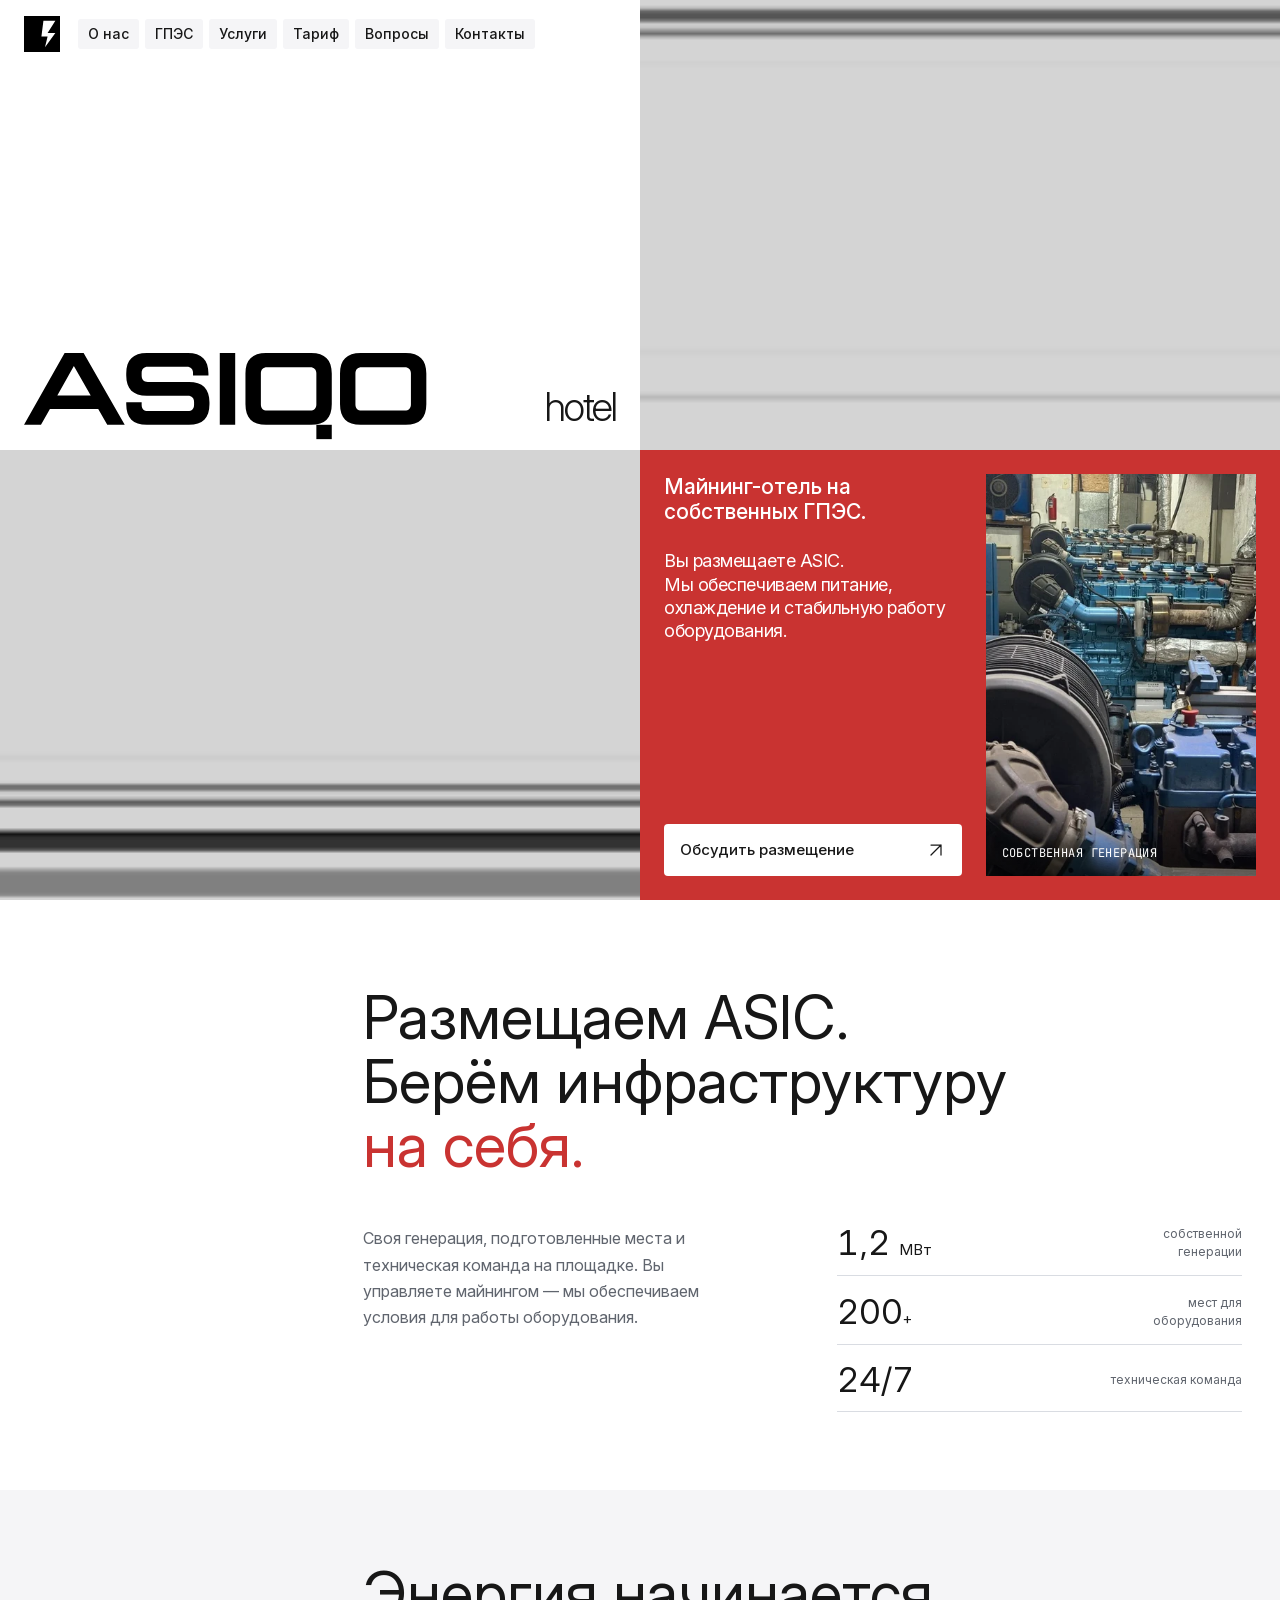
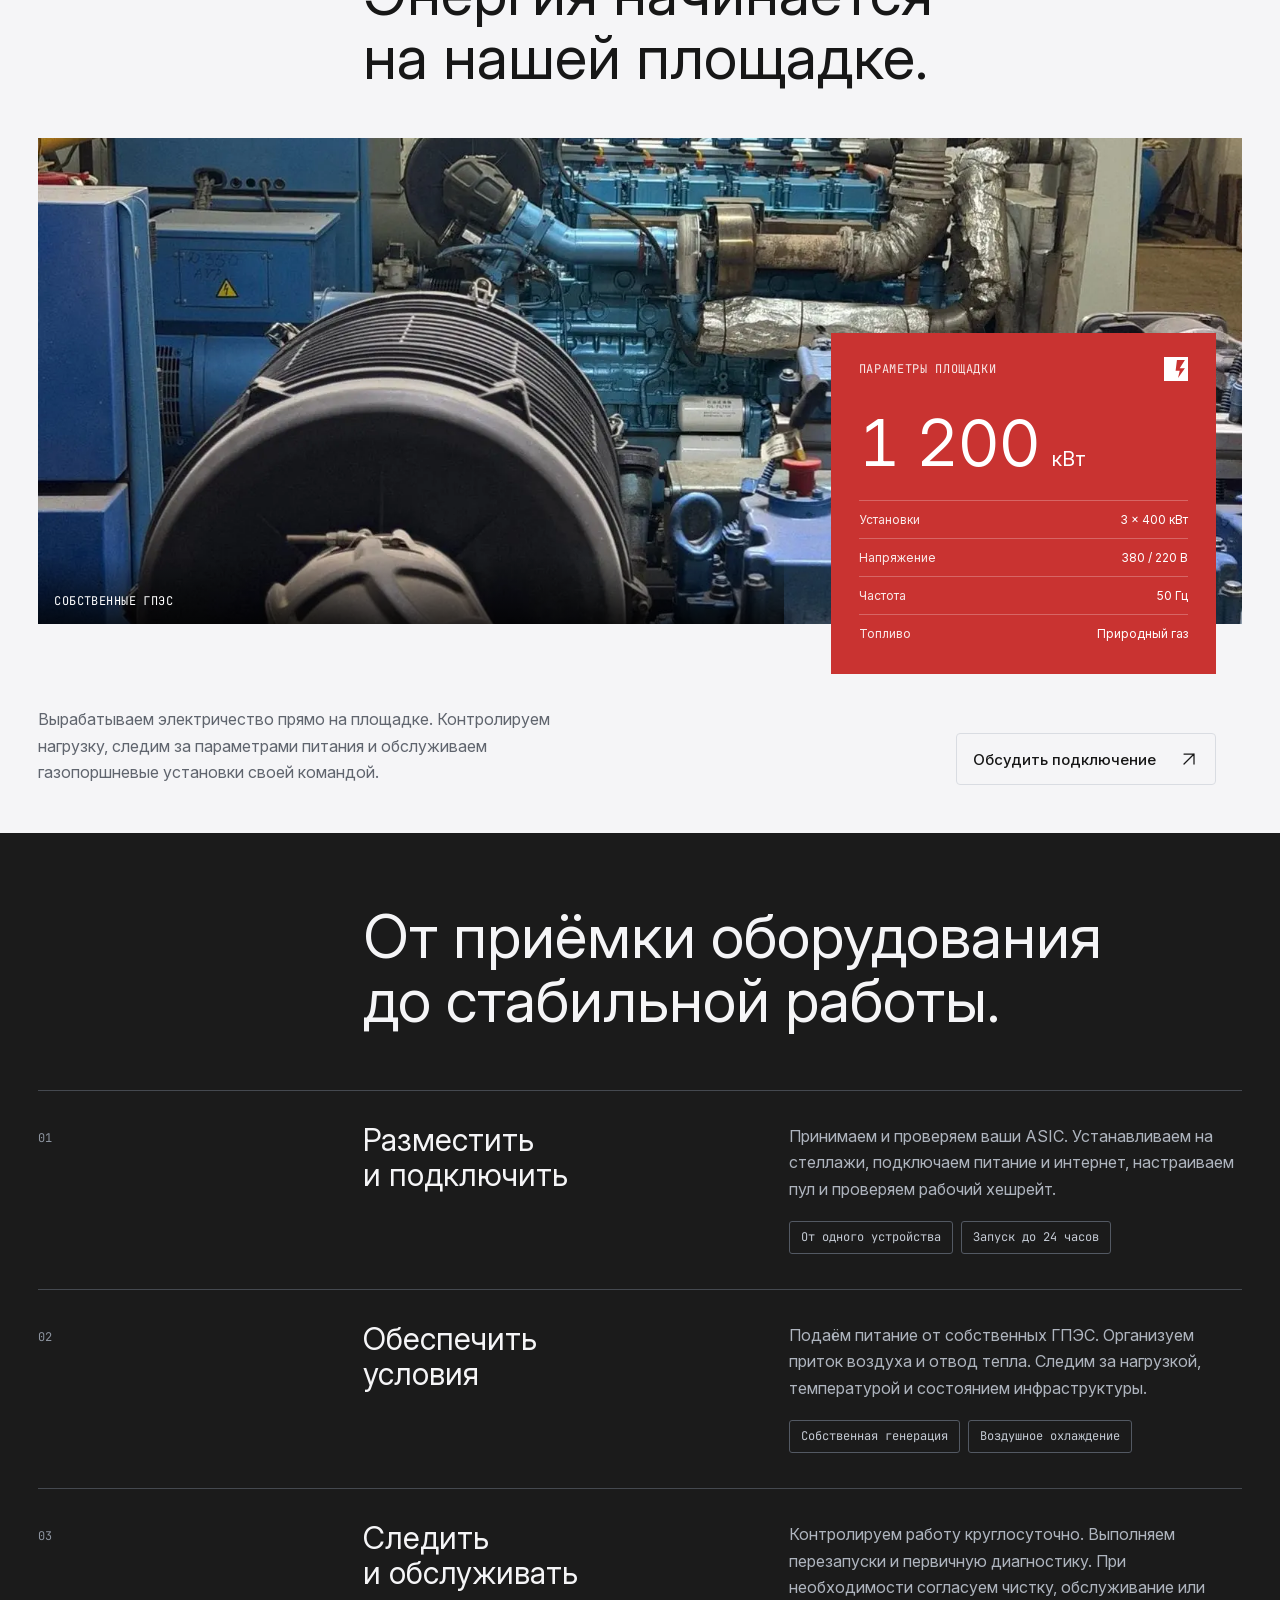
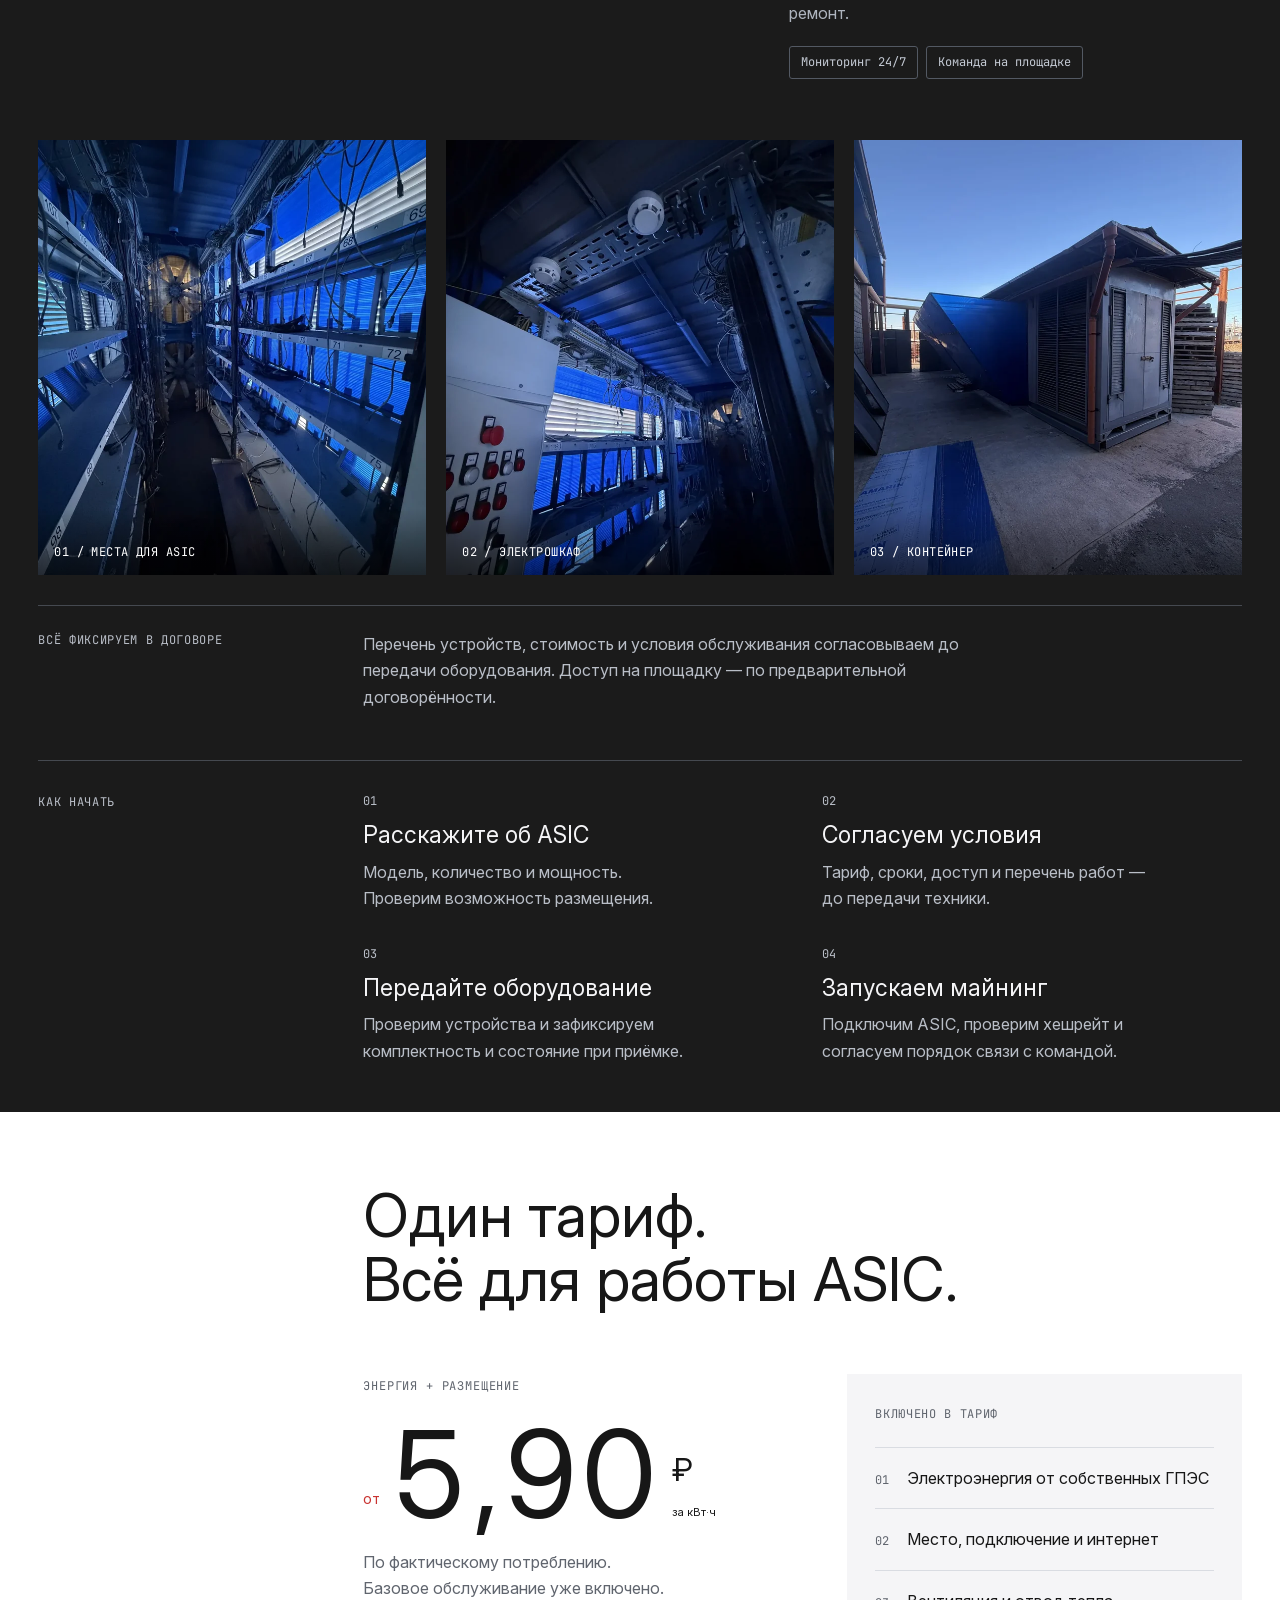
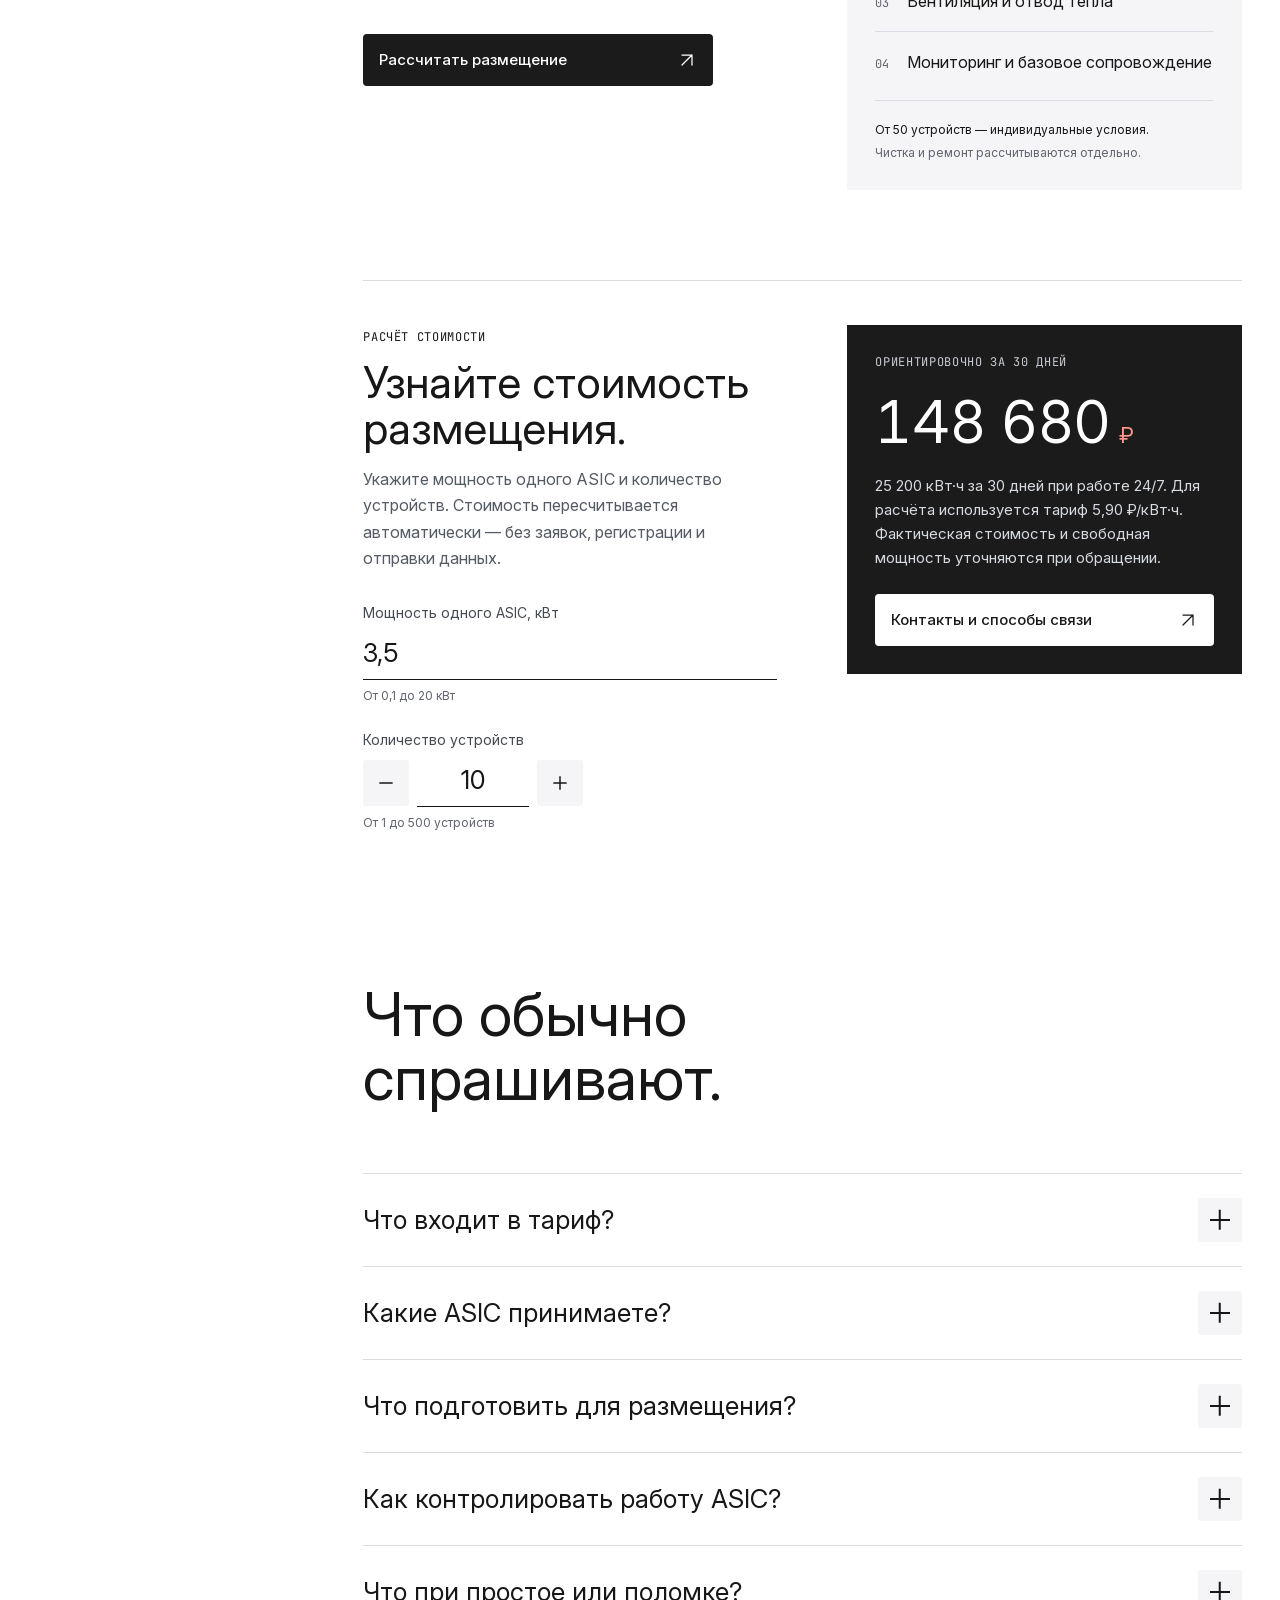
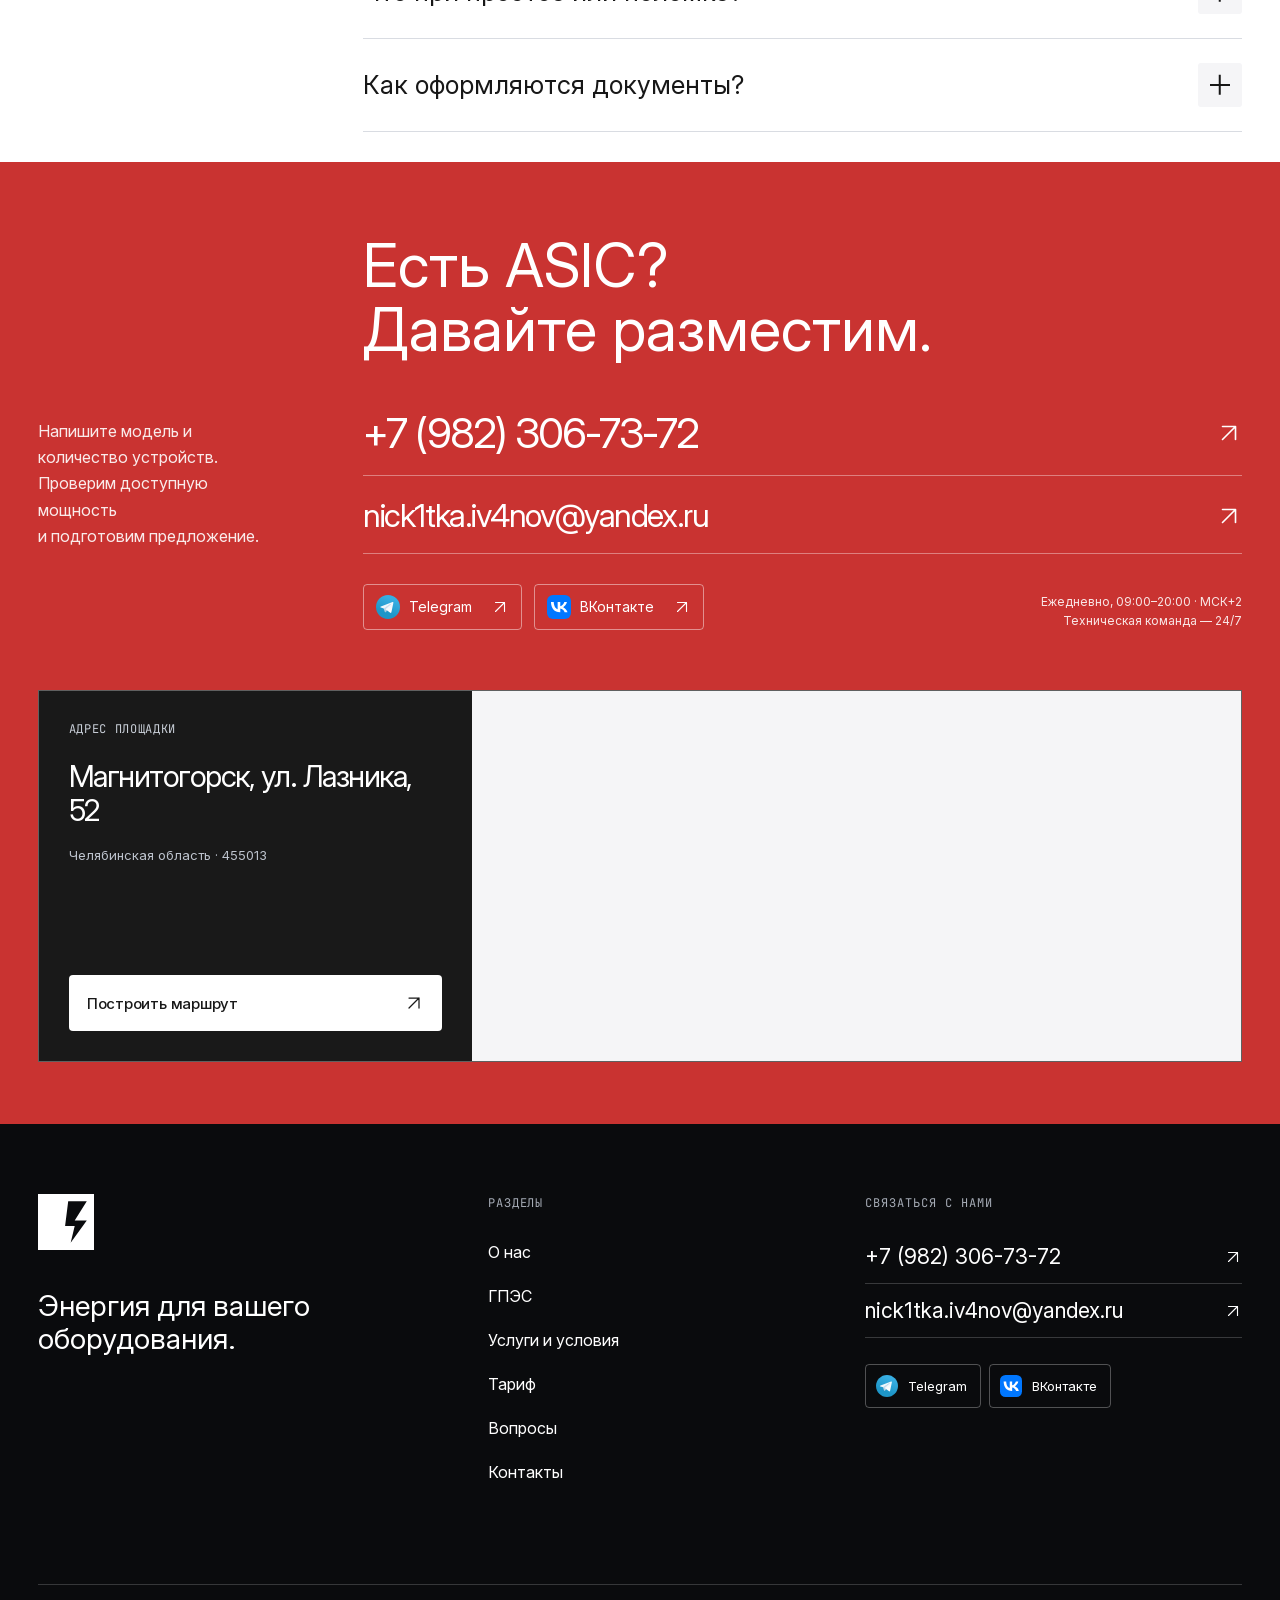
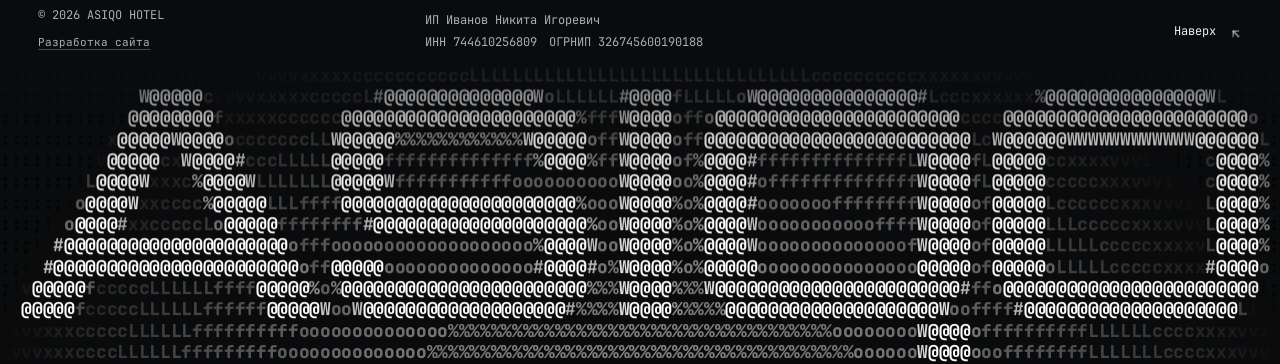
==== index.html @ 437c9b4e "Add files via upload" ====
<!doctype html>
<html lang="ru">
<head>
<meta charset="utf-8">
<meta name="viewport" content="width=device-width,initial-scale=1">
<meta name="theme-color" content="#c93331">
<title>ASIQO hotel — размещение ASIC на собственных ГПЭС</title>
<meta name="description" content="Размещение ASIC-майнеров с собственной газопоршневой генерацией. Электричество, подключение и обслуживание на одной площадке.">
<meta property="og:type" content="website">
<meta property="og:locale" content="ru_RU">
<meta property="og:site_name" content="ASIQO hotel">
<meta property="og:title" content="ASIQO hotel — размещение ASIC на собственных ГПЭС">
<meta property="og:description" content="Электричество от собственной генерации, подключение и круглосуточный мониторинг. Тариф от 5,90 ₽ за кВт·ч.">
<meta property="og:url" content="https://asiqo.ru/">
<meta property="og:image" content="https://asiqo.ru/assets/images/og.jpg">
<meta property="og:image:width" content="1200">
<meta property="og:image:height" content="630">
<meta name="twitter:card" content="summary_large_image">
<meta name="twitter:title" content="ASIQO hotel — размещение ASIC на собственных ГПЭС">
<meta name="twitter:description" content="Электричество от собственной генерации, размещение и мониторинг ASIC. Тариф от 5,90 ₽ за кВт·ч.">
<meta name="twitter:image" content="https://asiqo.ru/assets/images/og.jpg">
<meta property="og:image:alt" content="ASIQO hotel — размещение ASIC на собственных ГПЭС">
<meta property="og:image:type" content="image/jpeg">
<link rel="canonical" href="https://asiqo.ru/">
<script type="application/ld+json">{"@context":"https://schema.org","@graph":[{"@type":"Organization","@id":"https://asiqo.ru/#organization","name":"ASIQO hotel","url":"https://asiqo.ru/","description":"Размещение ASIC-майнеров на площадке с собственной газопоршневой генерацией.","logo":{"@type":"ImageObject","url":"https://asiqo.ru/assets/brand/brand-icon.svg","width":256,"height":256},"image":"https://asiqo.ru/assets/images/og.jpg","email":"nick1tka.iv4nov@yandex.ru","telephone":"+79823067372","areaServed":{"@type":"AdministrativeArea","name":"Челябинская область"},"legalName":"Индивидуальный предприниматель Иванов Никита Игоревич","taxID":"744610256809","identifier":{"@type":"PropertyValue","propertyID":"ОГРНИП","value":"326745600190188"},"foundingDate":"2026-09-28","location":{"@type":"Place","name":"Площадка ASIQO hotel","address":{"@type":"PostalAddress","streetAddress":"улица Лазника, 52","addressLocality":"Магнитогорск","addressRegion":"Челябинская область","postalCode":"455013","addressCountry":"RU"}}},{"@type":"WebSite","@id":"https://asiqo.ru/#website","url":"https://asiqo.ru/","name":"ASIQO hotel","inLanguage":"ru-RU","publisher":{"@id":"https://asiqo.ru/#organization"}},{"@type":"Service","@id":"https://asiqo.ru/#hosting","name":"Размещение ASIC-майнеров","serviceType":"Майнинг-отель с собственной газопоршневой генерацией","provider":{"@id":"https://asiqo.ru/#organization"},"url":"https://asiqo.ru/#services","areaServed":{"@type":"AdministrativeArea","name":"Челябинская область"}},{"@type":"WebPage","@id":"https://asiqo.ru/#webpage","url":"https://asiqo.ru/","name":"ASIQO hotel — размещение ASIC на собственных ГПЭС","inLanguage":"ru-RU","isPartOf":{"@id":"https://asiqo.ru/#website"},"about":{"@id":"https://asiqo.ru/#organization"},"mainEntity":{"@id":"https://asiqo.ru/#hosting"}}]}</script>
<link rel="icon" href="assets/brand/favicon.svg" type="image/svg+xml">
<link rel="preload" href="assets/fonts/InterVariable.woff2" as="font" type="font/woff2" crossorigin>
<link rel="preload" href="assets/fonts/ASIQOMono.woff2" as="font" type="font/woff2" crossorigin>
<link rel="stylesheet" href="css/inter.css">
<link rel="stylesheet" href="css/style.css">
<script>document.documentElement.classList.add('js-dc');setTimeout(()=>document.documentElement.classList.remove('js-dc'),2000)</script>
<script defer src="js/footer-art.js"></script>
<script defer src="js/hero-field-map.js"></script>
<script defer src="js/ascii-core.js"></script>
<script defer src="js/effects.js">
</script>
<script defer src="js/main.js">
</script>
<script defer src="js/motion-plus.js"></script>
</head>
<body>
<a class="skip" href="#about">Перейти к содержанию</a>
<div class="progress" aria-hidden="true">
</div>
<header class="header">
<a class="mark" href="#top" aria-label="ASIQO hotel — наверх">
<svg class="mark-art" viewBox="0 0 31 31" width="36" height="36" aria-hidden="true" focusable="false">
<rect width="31" height="31" fill="#000"/>
<g class="mark-bolt"><path d="M15 17.7119H20.3145L18.085 27L27 14.6152H20.3145L27 4H16.7236L15 17.7119Z" fill="#fff"/></g>
</svg>
</a>
<nav aria-label="Навигация">
<a href="#about">О нас</a>
<a href="#energy">ГПЭС</a>
<a href="#services">Услуги</a>
<a href="#tariff">Тариф</a>
<a href="#faq">Вопросы</a>
<a href="#contact">Контакты</a>
</nav>
<button class="menu-toggle" aria-label="Открыть меню" aria-controls="mobile-menu" aria-expanded="false">
<span>
</span>
<span>
</span>
</button>
</header>
<dialog class="mobile-menu" id="mobile-menu" aria-label="Меню сайта">
<div class="menu-head">
<a class="menu-brand" href="#top" aria-label="ASIQO hotel — наверх">
<img src="assets/brand/asiqo-logo.svg" width="160" height="32" alt="ASIQO hotel">
</a>
<button data-close aria-label="Закрыть меню">
<svg width="20" height="20" viewBox="0 0 24 24" fill="none" aria-hidden="true">
<path d="m6 6 12 12M18 6 6 18" stroke="currentColor" stroke-width="1.6" stroke-linecap="round"/>
</svg>
</button>
</div>
<nav aria-label="Мобильная навигация">
<a href="#about">О нас <span>01</span>
</a>
<a href="#energy">ГПЭС <span>02</span>
</a>
<a href="#services">Услуги <span>03</span>
</a>
<a href="#tariff">Тариф <span>04</span>
</a>
<a href="#faq">Вопросы <span>05</span>
</a>
<a href="#contact">Контакты <span>06</span>
</a>
</nav>
</dialog>
<main>
<section class="hero" id="top" aria-labelledby="hero-heading">
<div class="identity">
<div class="brandline">
<div class="hero-wordmark">
<img src="assets/brand/asiqo-wordmark.svg" width="122" height="27" alt="ASIQO">
</div>
<span class="hotel" data-decode>hotel</span>
</div>
</div>
<div class="ascii-panel" data-live="gradient" aria-hidden="true">
<canvas></canvas>
</div>
<div class="ascii-panel" data-live="gradient" aria-hidden="true">
<canvas></canvas>
</div>
<div class="hero-info">
<div class="hero-copy">
<div>
<h1 id="hero-heading" data-decode>Майнинг-отель на собственных ГПЭС.</h1>
<p class="body-copy">Вы размещаете ASIC. <br>Мы обеспечиваем питание, охлаждение и стабильную работу оборудования.</p>
</div>
<a class="cta cta-white button" href="#contact">
<span>Обсудить размещение</span>
<span class="cta-arrow" aria-hidden="true">
<svg class="arrow-icon" width="20" height="20" viewBox="0 0 24 24" fill="none">
<path d="M6 18 18 6M6 6h12v12" stroke="currentColor" stroke-width="1.5" stroke-linecap="round" stroke-linejoin="round"/>
</svg>
</span>
</a>
</div>
<figure class="photo hero-photo">
<img src="assets/images/gpes.webp" srcset="assets/images/gpes-768.webp 768w, assets/images/gpes.webp 1600w" sizes="(max-width: 650px) 43vw, 24vw" width="1600" height="1200" alt="Газопоршневые электростанции в машинном зале" fetchpriority="high">

<figcaption>СОБСТВЕННАЯ ГЕНЕРАЦИЯ</figcaption>
</figure>
</div>
</section>
<section class="overview page-section" id="about">
  <div class="editorial-grid">
    <div class="overview-content">
      <h2 data-decode>Размещаем ASIC. <br>Берём инфраструктуру <br>
<span class="red-text">на себя.</span>
</h2>
      <div class="overview-bottom">
<p class="body-copy">Своя генерация, подготовленные места и техническая команда на площадке. Вы управляете майнингом — мы обеспечиваем условия для работы оборудования.</p>
<div class="overview-facts">
<div>
<strong class="number-display">1,2 <small>МВт</small>
</strong>
<span>собственной генерации</span>
</div>
<div>
<strong class="number-display">200<small>+</small>
</strong>
<span>мест для оборудования</span>
</div>
<div>
<strong class="number-display">24/7</strong>
<span>техническая команда</span>
</div>
</div>
</div>
    </div>
  </div>
</section>
<section class="plant page-section" id="energy">
  <div class="section-heading editorial-grid">
<h2 data-decode>Энергия начинается <br>на нашей площадке.</h2>
</div>
  <div class="plant-stage">
<figure class="photo plant-photo">
<img src="assets/images/gpes.webp" srcset="assets/images/gpes-768.webp 768w, assets/images/gpes.webp 1600w" sizes="(max-width: 800px) calc(100vw - 40px), 75vw" width="1600" height="1200" alt="Собственные газопоршневые электростанции ASIQO HOTEL" loading="lazy" decoding="async">

<figcaption>СОБСТВЕННЫЕ ГПЭС</figcaption>
</figure>
<div class="plant-passport">
<div class="passport-top">
<span class="eyebrow meta-label">ПАРАМЕТРЫ ПЛОЩАДКИ</span>
<img src="assets/brand/asiqo-mark.svg" width="24" height="24" alt="">
</div>
<div class="plant-power number-display">1 200<span>кВт</span>
</div>
<dl>
<div>
<dt>Установки</dt>
<dd>3 × 400 кВт</dd>
</div>
<div>
<dt>Напряжение</dt>
<dd>380 / 220 В</dd>
</div>
<div>
<dt>Частота</dt>
<dd>50 Гц</dd>
</div>
<div>
<dt>Топливо</dt>
<dd>Природный газ</dd>
</div>
</dl>
</div>
</div>
  <div class="plant-bottom">
<p class="body-copy">Вырабатываем электричество прямо на площадке. Контролируем нагрузку, следим за параметрами питания и обслуживаем газопоршневые установки своей командой.</p>
<a class="text-link button" href="#contact">Обсудить подключение <span aria-hidden="true">
<svg class="arrow-icon" width="20" height="20" viewBox="0 0 24 24" fill="none">
<path d="M6 18 18 6M6 6h12v12" stroke="currentColor" stroke-width="1.5" stroke-linecap="round" stroke-linejoin="round"/>
</svg>
</span>
</a>
</div>
</section>
<section class="operations page-section" id="services">
  <div class="section-heading editorial-grid">
<h2 data-decode>От приёмки оборудования <br>до стабильной работы.</h2>
</div>
  <div class="operation-list">
    <article class="operation">
<span class="operation-no meta-label">01</span>
<h3>Разместить <br>и подключить</h3>
<div>
<p class="body-copy">Принимаем и проверяем ваши ASIC. Устанавливаем на стеллажи, подключаем питание и интернет, настраиваем пул и проверяем рабочий хешрейт.</p>
<ul class="operation-facts"><li>От одного устройства</li><li>Запуск до 24 часов</li></ul>
</div>
</article>
    <article class="operation">
<span class="operation-no meta-label">02</span>
<h3>Обеспечить <br>условия</h3>
<div>
<p class="body-copy">Подаём питание от собственных ГПЭС. Организуем приток воздуха и отвод тепла. Следим за нагрузкой, температурой и состоянием инфраструктуры.</p>
<ul class="operation-facts"><li>Собственная генерация</li><li>Воздушное охлаждение</li></ul>
</div>
</article>
    <article class="operation">
<span class="operation-no meta-label">03</span>
<h3>Следить <br>и обслуживать</h3>
<div>
<p class="body-copy">Контролируем работу круглосуточно. Выполняем перезапуски и первичную диагностику. При необходимости согласуем чистку, обслуживание или ремонт.</p>
<ul class="operation-facts"><li>Мониторинг 24/7</li><li>Команда на площадке</li></ul>
</div>
</article>
  </div>
  <div class="operations-gallery">
<figure class="photo">
<img src="assets/images/racks.webp" srcset="assets/images/racks-768.webp 768w, assets/images/racks.webp 1200w" sizes="(max-width: 650px) calc(100vw - 44px), 31vw" width="1200" height="1600" alt="Проход внутри контейнера между стеллажами и местами для ASIC" loading="lazy" decoding="async">

<figcaption>01 / МЕСТА ДЛЯ ASIC</figcaption>
</figure>
<figure class="photo photo-equipment">
<img src="assets/images/equipment.webp" srcset="assets/images/equipment-768.webp 768w, assets/images/equipment.webp 1200w" sizes="(max-width: 650px) calc(100vw - 44px), 31vw" width="1200" height="1600" alt="Электрошкаф и инженерные коммуникации внутри майнинг-контейнера" loading="lazy" decoding="async">

<figcaption>02 / ЭЛЕКТРОШКАФ</figcaption>
</figure>
<figure class="photo photo-container">
<img src="assets/images/container.webp" srcset="assets/images/container-768.webp 768w, assets/images/container.webp 1200w" sizes="(max-width: 650px) calc(100vw - 44px), 31vw" width="1200" height="1600" alt="Майнинг-контейнер снаружи: дверь и вентиляционная решётка" loading="lazy" decoding="async">

<figcaption>03 / КОНТЕЙНЕР</figcaption>
</figure>
</div>
  <div class="operations-bottom">
<span class="eyebrow meta-label">ВСЁ ФИКСИРУЕМ В ДОГОВОРЕ</span>
<p class="body-copy">Перечень устройств, стоимость и условия обслуживания согласовываем до передачи оборудования. Доступ на площадку — по предварительной договорённости.</p>
</div>
<div class="start-guide">
<span class="eyebrow meta-label">КАК НАЧАТЬ</span>
<ol>
<li>
<span>01</span>
<h3>Расскажите об ASIC</h3>
<p class="body-copy">Модель, количество и мощность. Проверим возможность размещения.</p>
</li>
<li>
<span>02</span>
<h3>Согласуем условия</h3>
<p class="body-copy">Тариф, сроки, доступ и перечень работ — до передачи техники.</p>
</li>
<li>
<span>03</span>
<h3>Передайте оборудование</h3>
<p class="body-copy">Проверим устройства и зафиксируем комплектность и состояние при приёмке.</p>
</li>
<li>
<span>04</span>
<h3>Запускаем майнинг</h3>
<p class="body-copy">Подключим ASIC, проверим хешрейт и согласуем порядок связи с командой.</p>
</li>
</ol>
</div>
</section>
<section class="pricing page-section" id="tariff">
  <div class="section-heading editorial-grid">
<h2 data-decode>Один тариф. <br>Всё для работы ASIC.</h2>
</div>
  <div class="pricing-grid">
<div class="price-block">
<span class="price-caption meta-label">ЭНЕРГИЯ + РАЗМЕЩЕНИЕ</span>
<div class="price">
<span class="price-from">от</span>
<span class="price-number number-display">5,90</span>
<span class="price-unit">₽ <br>
<small>за кВт·ч</small>
</span>
</div>
<p class="body-copy">По фактическому потреблению. <br>Базовое обслуживание уже включено.</p>
<a class="cta cta-black button" href="#calc">
<span>Рассчитать размещение</span>
<span class="cta-arrow" aria-hidden="true">
<svg class="arrow-icon" width="20" height="20" viewBox="0 0 24 24" fill="none">
<path d="M6 18 18 6M6 6h12v12" stroke="currentColor" stroke-width="1.5" stroke-linecap="round" stroke-linejoin="round"/>
</svg>
</span>
</a>
</div>
<div class="price-includes">
<span class="eyebrow meta-label">ВКЛЮЧЕНО В ТАРИФ</span>
<ul>
<li>
<span>01</span> Электроэнергия от собственных ГПЭС</li>
<li>
<span>02</span> Место, подключение и интернет</li>
<li>
<span>03</span> Вентиляция и отвод тепла</li>
<li>
<span>04</span> Мониторинг и базовое сопровождение</li>
</ul>
<div class="price-extra">
<p >От 50 устройств — индивидуальные условия.</p>
<span>Чистка и ремонт рассчитываются отдельно.</span>
</div>
</div>
</div>
  <div class="calc" id="calc" role="group" aria-labelledby="calc-heading" data-rate="5.90" data-days="30">
    <div class="calc-intro">
      <span class="eyebrow meta-label">РАСЧЁТ СТОИМОСТИ</span>
      <h3 id="calc-heading">Узнайте стоимость размещения.</h3>
      <p class="body-copy">Укажите мощность одного ASIC и количество устройств. Стоимость пересчитывается автоматически — без заявок, регистрации и отправки данных.</p>
    </div>
    <div class="calc-fields">
      <div class="calc-field">
        <label for="calc-kw">Мощность одного ASIC, кВт</label>
        <input id="calc-kw" type="text" name="kw" value="3,5" inputmode="decimal" autocomplete="off" maxlength="6" aria-describedby="kw-help kw-error">
        <span class="field-hint" id="kw-help">От 0,1 до 20 кВт</span>
        <span class="field-error" id="kw-error"></span>
      </div>
      <div class="calc-field">
        <label for="calc-qty">Количество устройств</label>
        <div class="stepper">
          <button type="button" data-step="-1" aria-label="Уменьшить количество устройств" aria-controls="calc-qty"><svg class="stepper-icon" viewBox="0 0 24 24" width="20" height="20" fill="none" aria-hidden="true"><path d="M4 12h16" stroke="currentColor" stroke-width="1.8"/></svg></button>
          <input id="calc-qty" type="number" name="qty" min="1" max="500" step="1" value="10" inputmode="numeric" aria-describedby="qty-help qty-error">
          <button type="button" data-step="1" aria-label="Увеличить количество устройств" aria-controls="calc-qty"><svg class="stepper-icon" viewBox="0 0 24 24" width="20" height="20" fill="none" aria-hidden="true"><path d="M4 12h16M12 4v16" stroke="currentColor" stroke-width="1.8"/></svg></button>
        </div>
        <span class="field-hint" id="qty-help">От 1 до 500 устройств</span>
        <span class="field-error" id="qty-error"></span>
      </div>
    </div>
    <div class="calc-result">
      <span class="calc-caption meta-label">ОРИЕНТИРОВОЧНО ЗА 30 ДНЕЙ</span>
      <output class="calc-sum number-display" id="calc-total" for="calc-kw calc-qty" aria-live="polite" aria-atomic="true">
        <span data-sum>148 680</span><small>₽</small>
      </output>
      <p class="body-copy calc-note"><span data-kwh>25 200</span> кВт·ч за 30 дней при работе 24/7. Для расчёта используется тариф <span data-rate-label>5,90</span> ₽/кВт·ч. Фактическая стоимость и свободная мощность уточняются при обращении.</p>
      <p class="body-copy calc-capacity-warning" data-capacity-warning hidden>Расчётная нагрузка превышает установленную генерацию площадки — 1 200 кВт. Возможность размещения необходимо согласовать отдельно.</p>
      <a class="cta cta-white button" href="#contact">
        <span>Контакты и способы связи</span>
        <span class="cta-arrow" aria-hidden="true"><svg class="arrow-icon" width="20" height="20" viewBox="0 0 24 24" fill="none"><path d="M6 18 18 6M6 6h12v12" stroke="currentColor" stroke-width="1.5" stroke-linecap="round" stroke-linejoin="round"/></svg></span>
      </a>
      <noscript><p class="body-copy calc-note">Для изменения значений включите JavaScript. Расчёт по умолчанию: 3,5 кВт × 10 ASIC × 24 ч × 30 дней × 5,90 ₽.</p></noscript>
    </div>
  </div>
</section>
<section class="faq page-section" id="faq">
  <div class="section-heading editorial-grid">
<h2 data-decode>Что обычно <br>спрашивают.</h2>
</div>
  <div class="faq-list">
<details class="faq-item">
<summary><span>Что входит в тариф?</span><i class="faq-plus" aria-hidden="true"></i></summary>
<p class="body-copy">По фактическому потреблению электроэнергии: тариф от 5,90 ₽ за кВт·ч. Место, подключение, интернет и базовое сопровождение включены. Чистку и ремонт согласуем отдельно.</p>
</details>
<details class="faq-item">
<summary><span>Какие ASIC принимаете?</span><i class="faq-plus" aria-hidden="true"></i></summary>
<p class="body-copy">Принимаем ASIC-майнеры от одного устройства. До отправки проверим модель, потребление и доступную мощность. От 50 устройств — индивидуальные условия.</p>
</details>
<details class="faq-item">
<summary><span>Что подготовить для размещения?</span><i class="faq-plus" aria-hidden="true"></i></summary>
<p class="body-copy">Пришлите модели, количество и мощность ASIC, укажите пул и контакт для связи. Затем согласуем тариф, сроки и доставку. При приёмке зафиксируем серийные номера, комплектность и состояние устройств. Подключение — до 24 часов после приёмки и согласования настроек.</p>
</details>
<details class="faq-item">
<summary><span>Как контролировать работу ASIC?</span><i class="faq-plus" aria-hidden="true"></i></summary>
<p class="body-copy">Вы управляете майнингом, а наша команда контролирует питание, охлаждение и состояние инфраструктуры. Удалённый доступ к панелям ASIC, настройки сети и IP согласуем перед размещением. Посещение площадки — по предварительной договорённости.</p>
</details>
<details class="faq-item">
<summary><span>Что при простое или поломке?</span><i class="faq-plus" aria-hidden="true"></i></summary>
<p class="body-copy">Команда проводит первичную диагностику и согласует необходимые работы. Порядок уведомления, учёт простоя и ответственность при повреждении оборудования, включая вопрос страхования, заранее фиксируем в договоре.</p>
</details>
<details class="faq-item">
<summary><span>Как оформляются документы?</span><i class="faq-plus" aria-hidden="true"></i></summary>
<p class="body-copy">Работаем как ИП по договору с закрывающими документами. Перечень оборудования, акт приёмки, минимальный срок, тариф, порядок оплаты и условия вывоза согласуем до передачи техники.</p>
</details>
</div>
</section>
<section class="reach-out page-section" id="contact">
  <div class="section-heading editorial-grid">
<h2 data-decode>Есть ASIC? <br>Давайте разместим.</h2>
</div>
<div class="contact-grid">
<p class="body-copy">Напишите модель и количество устройств. <br>Проверим доступную мощность <br>и подготовим предложение.</p>
<div class="contact-main">
<a class="phone" href="tel:+79823067372">+7 (982) 306-73-72<span aria-hidden="true">
<svg class="arrow-icon" width="20" height="20" viewBox="0 0 24 24" fill="none">
<path d="M6 18 18 6M6 6h12v12" stroke="currentColor" stroke-width="1.5" stroke-linecap="round" stroke-linejoin="round"/>
</svg>
</span>
</a>
<a class="email" href="mailto:nick1tka.iv4nov@yandex.ru"><span class="contact-email-text">nick1tka.iv4nov<wbr>@yandex.ru</span><span aria-hidden="true">
<svg class="arrow-icon" width="20" height="20" viewBox="0 0 24 24" fill="none">
<path d="M6 18 18 6M6 6h12v12" stroke="currentColor" stroke-width="1.5" stroke-linecap="round" stroke-linejoin="round"/>
</svg>
</span>
</a>
<div class="contact-bottom">
<div class="socials">
<a href="https://t.me/" target="_blank" rel="noopener noreferrer">
<img src="assets/social/telegram.svg" width="26" height="26" alt="">
<span>Telegram</span>
<span aria-hidden="true">
<svg class="arrow-icon" width="20" height="20" viewBox="0 0 24 24" fill="none">
<path d="M6 18 18 6M6 6h12v12" stroke="currentColor" stroke-width="1.5" stroke-linecap="round" stroke-linejoin="round"/>
</svg>
</span>
</a>
<a href="https://vk.com/" target="_blank" rel="noopener noreferrer">
<img src="assets/social/vk.svg" width="26" height="26" alt="">
<span>ВКонтакте</span>
<span aria-hidden="true">
<svg class="arrow-icon" width="20" height="20" viewBox="0 0 24 24" fill="none">
<path d="M6 18 18 6M6 6h12v12" stroke="currentColor" stroke-width="1.5" stroke-linecap="round" stroke-linejoin="round"/>
</svg>
</span>
</a>
</div>
<p class="body-copy">Ежедневно, 09:00–20:00 · МСК+2 <br>Техническая команда — 24/7</p>
</div>
</div>
</div>
<div class="contact-map">
  <div class="contact-map-info">
    <div>
      <span class="eyebrow meta-label">АДРЕС ПЛОЩАДКИ</span>
      <address>Магнитогорск, ул. Лазника, 52</address>
      <span class="contact-map-context">Челябинская область · 455013</span>
    </div>
    <a class="cta cta-white map-route button" href="https://yandex.ru/maps/?mode=routes&amp;rtext=~53.404924%2C59.113332&amp;rtt=auto" target="_blank" rel="noopener noreferrer" aria-label="Построить маршрут в Яндекс Картах">
      <span>Построить маршрут</span>
      <span class="cta-arrow" aria-hidden="true"><svg class="arrow-icon" width="20" height="20" viewBox="0 0 24 24" fill="none"><path d="M6 18 18 6M6 6h12v12" stroke="currentColor" stroke-width="1.5" stroke-linecap="round" stroke-linejoin="round"/></svg></span>
    </a>
  </div>
  <div class="contact-map-frame">
    <iframe title="Яндекс Карты: Магнитогорск, улица Лазника, 52" src="https://yandex.ru/map-widget/v1/?ll=59.113332%2C53.404924&amp;z=16&amp;pt=59.113332%2C53.404924%2Cpm2rdm" loading="lazy" referrerpolicy="strict-origin-when-cross-origin" allowfullscreen></iframe>
  </div>
</div>
</section>
</main>
<footer class="footer">
  <div class="footer-top">
    <div class="footer-brand">
      <a class="footer-mark" href="#top" aria-label="ASIQO hotel — наверх"><img src="assets/brand/asiqo-mark.svg" width="56" height="56" alt=""></a>
      <p class="body-copy footer-brand-statement">Энергия для вашего оборудования.</p>
      </div>
    <nav class="footer-column footer-navigation" aria-label="Навигация в подвале">
      <span class="footer-label meta-label">Разделы</span>
      <div class="footer-links">
        <a href="#about">О нас</a>
        <a href="#energy">ГПЭС</a>
        <a href="#services">Услуги и условия</a>
        <a href="#tariff">Тариф</a>
        <a href="#faq">Вопросы</a>
        <a href="#contact">Контакты</a>
      </div>
    </nav>
    <div class="footer-column footer-contacts">
      <span class="footer-label meta-label">Связаться с нами</span>
      <a class="footer-contact-link" href="tel:+79823067372">+7 (982) 306-73-72 <svg class="arrow-icon" width="18" height="18" viewBox="0 0 24 24" fill="none" aria-hidden="true"><path d="M6 18 18 6M6 6h12v12" stroke="currentColor" stroke-width="1.5" stroke-linecap="round" stroke-linejoin="round"/></svg></a>
      <a class="footer-contact-link" href="mailto:nick1tka.iv4nov@yandex.ru"><span class="footer-email-text">nick1tka.iv4nov<wbr>@yandex.ru</span> <svg class="arrow-icon" width="18" height="18" viewBox="0 0 24 24" fill="none" aria-hidden="true"><path d="M6 18 18 6M6 6h12v12" stroke="currentColor" stroke-width="1.5" stroke-linecap="round" stroke-linejoin="round"/></svg></a>
      <div class="footer-socials">
        <a href="https://t.me/" aria-label="Telegram" target="_blank" rel="noopener noreferrer"><img src="assets/social/telegram.svg" width="22" height="22" alt=""><span>Telegram</span></a>
        <a href="https://vk.com/" aria-label="ВКонтакте" target="_blank" rel="noopener noreferrer"><img src="assets/social/vk.svg" width="22" height="22" alt=""><span>ВКонтакте</span></a>
      </div>
    </div>
  </div>
  <div class="footer-meta">
    <div class="footer-copyright"><span>© <span id="year">2026</span> ASIQO HOTEL</span><a class="footer-credit" href="https://t.me/pivoboy" target="_blank" rel="noopener noreferrer" aria-label="Разработка сайта — Telegram @pivoboy">Разработка сайта</a></div>
    <div class="footer-legal">ИП Иванов Никита Игоревич<br><span>ИНН 744610256809</span><span>ОГРНИП 326745600190188</span></div>
    <a href="#top">Наверх <svg class="arrow-icon" width="16" height="16" viewBox="0 0 24 24" fill="none" aria-hidden="true"><path d="m6 16 6-6 6 6M12 10v12" stroke="currentColor" stroke-width="1.5" stroke-linecap="round" stroke-linejoin="round"/></svg></a>
  </div>
  <div class="footer-wordmark" data-footer-logo aria-label="ASIQO">
    <img src="assets/images/footer-ascii.webp" width="1200" height="520" alt="ASIQO — ASCII-композиция" loading="lazy" decoding="async">
    <canvas aria-hidden="true"></canvas>
  </div>
</footer>
</body>
</html>
---- css/inter.css ----
/* Bundled variable fonts. No local() or external font service. */
@font-face {
  font-family: "ASIQO Inter";
  src: url("../assets/fonts/InterVariable.woff2") format("woff2");
  font-style: normal;
  font-weight: 100 900;
  font-display: block;
}
@font-face {
  font-family: "ASIQO Mono";
  src: url("../assets/fonts/ASIQOMono.woff2") format("woff2");
  font-style: normal;
  font-weight: 100 800;
  font-display: block;
}
---- css/style.css ----
/* ASIQO — design tokens, shared components and scoped responsive rules. */
:root {
  --ink: #171717;
  --paper: #fff;
  --red: #c93331;
  --soft: #F5F5F7;
  --line: #D9DCE2;
  --muted: #60656E;
  --surface-dark: #1b1b1b;
  --surface-footer: #0a0b0d;
  --text-on-dark: #B9BEC7;
  --accent-on-dark: #ff9386;
  --font: "ASIQO Inter", sans-serif;
  --mono: "ASIQO Mono", monospace;
  --section-title-size: clamp(42px, 4.7vw, 76px);
  --section-title-line-height: 1.06;
  --text-body: 16px;
  --text-answer: 17px;
  --text-control: 15px;
  --text-small: 14px;
  --text-meta: 12px;
  --text-micro: 11px;
  --leading-body: 1.65;
  --tracking-body: 0;
  --control-height: 52px;
  --control-radius: 4px;
  --space-1: 8px;
  --space-2: 16px;
  --space-3: 24px;
  --space-4: 32px;
  --space-5: 48px;
  --pad: clamp(22px, 3vw, 56px);
  --grid-gap: 32px;
  --rail-share: .25;
  --column-start: calc((100% - var(--grid-gap)) * var(--rail-share) + var(--grid-gap));
  --ease-out: cubic-bezier(.2,.75,.2,1);
  --duration-quick: .18s;
  --duration-fast: .22s;
  --duration-base: .32s;
  --duration-slow: .48s;
}
.body-copy { font-size: var(--text-body); line-height: var(--leading-body); }
.meta-label { font-family: var(--mono); font-size: var(--text-meta); line-height: 1.5; font-weight: 400; }
.meta-label--small { font-size: var(--text-micro); }
.number-display { font-variant-numeric: lining-nums tabular-nums; letter-spacing: var(--tracking-body); }
.button {
  position: relative;
  display: flex;
  align-items: center;
  justify-content: space-between;
  gap: 18px;
  min-height: var(--control-height);
  padding: 13px 16px;
  isolation: isolate;
  overflow: hidden;
  border-radius: var(--control-radius);
  font-size: var(--text-control);
  font-weight: 500;
  line-height: 1.3;
}

/* Foundation */
* {
  box-sizing: border-box;
}
html {
  scroll-behavior: smooth;
  scroll-padding-top: 90px;
  overflow-x: clip;
}
body {
  margin: 0;
  font-family: var(--font);
  color: var(--ink);
  background: var(--paper);
  -webkit-font-smoothing: antialiased;
}
body.dialog-open {
  overflow: hidden;
}
a {
  color: inherit;
  text-decoration: none;
  -webkit-tap-highlight-color: transparent;
}
button {
  font: inherit;
  color: inherit;
  cursor: pointer;
  -webkit-tap-highlight-color: transparent;
}
input,
textarea {
  font: inherit;
}
a:focus-visible,
button:focus-visible,
summary:focus-visible {
  outline: 2px solid var(--red);
  outline-offset: 5px;
}
img {
  display: block;
  max-width: 100%;
}
canvas,
svg {
  display: block;
}
::selection {
  background: var(--red);
  color: #fff;
}
/* Text selection is contextual; preserve red on white surfaces. */
.hero-info ::selection,
.reach-out ::selection,
.plant-passport ::selection {
  background: #fff;
  color: var(--red);
}
dialog {
  background: white;
  color: #111;
  border: 0;
}
h2 {
  margin: 0;
  font-size: var(--section-title-size);
  font-weight: 400;
  line-height: var(--section-title-line-height);
  letter-spacing: 0;
}
h3 {
  margin: 0;
  font-size: 30px;
  line-height: 1.12;
  letter-spacing: 0;
  font-weight: 400;
}
p {
  margin: 0;
}

/* Layout and typography */
.sr-only {
  position: absolute;
  width: 1px;
  height: 1px;
  padding: 0;
  margin: -1px;
  overflow: hidden;
  clip-path: inset(50%);
  white-space: nowrap;
  border: 0;
}
.skip {
  position: fixed;
  top: -80px;
  left: 12px;
  background: var(--ink);
  color: #fff;
  padding: 12px;
  z-index: 30;
}
.skip:focus {
  top: 12px;
}
.eyebrow {
  letter-spacing: .055em;
}
.red-text {
  color: var(--red);
}
.page-section {
  padding: 72px var(--pad);
}
.editorial-grid {
  display: grid;
  grid-template-columns: minmax(0,1fr) minmax(0,3fr);
  gap: var(--grid-gap);
}
.section-heading > h2, .overview-content {
  grid-column: 2;
}
.section-heading {
  margin-bottom: var(--space-5);
  align-items: start;
}

/* Controls */
.cta {
  transition: color var(--duration-base),border-color var(--duration-base),transform var(--duration-quick);
  width: 100%;
  margin-top: 25px;
  border: 0;
  text-align: left;
}
.text-link {
  transition: color var(--duration-base),border-color var(--duration-base),transform var(--duration-quick);
  border: 1px solid var(--line);
  --hover-fill: var(--red);
  display: inline-flex;
}
.socials>a {
  position: relative;
  isolation: isolate;
  overflow: hidden;
  border-radius: 4px;
  transition: color var(--duration-base),border-color var(--duration-base),transform var(--duration-quick);
  display: flex;
  align-items: center;
  gap: 9px;
  padding: 10px 12px;
  border: 1px solid #ffffff75;
  background: transparent;
  color: white;
  --hover-fill: #fff;
  font-size: var(--text-small);
  min-height: 46px;
}
.cta>*,
.text-link>*,
.socials>a>* {
  position: relative;
  z-index: 1;
}
.cta::before,
.text-link::before,
.socials>a::before {
  content: "";
  position: absolute;
  inset: 0;
  z-index: -1;
  background: var(--hover-fill,#1b1b1b);
  transform: translate3d(0,102%,0);
  transition: transform var(--duration-slow) var(--ease-out);
  pointer-events: none;
}
.cta:hover::before,
.cta:focus-visible::before,
.text-link:hover::before,
.text-link:focus-visible::before,
.socials>a:hover::before,
.socials>a:focus-visible::before {
  transform: translate3d(0,0,0);
}
.cta:active,
.text-link:active,
.socials>a:active {
  transform: translateY(1px);
}
.cta-white {
  background: #fff;
  color: #191919;
  --hover-fill: var(--surface-dark);
}
.cta-white:hover,
.cta-white:focus-visible {
  color: #fff;
}
.cta-black {
  background: var(--surface-dark);
  color: white;
  --hover-fill: var(--red);
}
.cta-black:hover,
.cta-black:focus-visible {
  color: white;
}
.cta-arrow {
  display: grid;
  place-items: center;
  flex: none;
  width: 20px;
  height: 20px;
}
.arrow-icon {
  display: block;
  flex: none;
  transition: transform var(--duration-base) var(--ease-out);
}
.cta:hover .arrow-icon,
.cta:focus-visible .arrow-icon,
.text-link:hover .arrow-icon,
.text-link:focus-visible .arrow-icon,
.socials>a:hover .arrow-icon,
.socials>a:focus-visible .arrow-icon {
  transform: translate(2px,-2px);
}
.text-link>span {
  display: block;
  width: 20px;
  height: 20px;
  flex: none;
}
.text-link:hover,
.text-link:focus-visible {
  border-color: var(--red);
  color: #fff;
}
.socials>a:hover,
.socials>a:focus-visible {
  color: #191919;
  border-color: #fff;
}
.socials>a>span:last-child {
  display: block;
  width: 18px;
  height: 18px;
  margin-left: 10px;
}
.socials .arrow-icon {
  width: 18px;
  height: 18px;
}
.socials {
  display: flex;
  gap: 12px;
}
.socials img {
  width: 24px;
  height: 24px;
}

/* Header and menu */
.mark-art { display: block; overflow: hidden; }
.mark-bolt { transform-origin: center; }

.header {
  position: fixed;
  z-index: 20;
  left: 0;
  top: 8px;
  display: flex;
  align-items: center;
  gap: 18px;
  width: max-content;
  max-width: calc(100% - 32px);
  padding: var(--space-1);
  transform: translate3d(16px,0,0);
  isolation: isolate;
}
.header::before {
  content: "";
  position: absolute;
  inset: 0;
  z-index: -1;
  border: 1px solid var(--soft);
  border-radius: 9px;
  background: #fff;
  box-shadow: 0 6px 24px #0000000c;
  opacity: 0;
  transition: opacity var(--duration-base) ease;
  pointer-events: none;
}
.header.is-scrolled::before {
  opacity: 1;
}
.mark,
.mark svg {
  width: 36px;
  height: 36px;
  flex: none;
}
.header nav {
  display: flex;
  align-items: center;
  gap: 6px;
  flex-wrap: nowrap;
}
.header nav a {
  display: block;
  padding: 7px 10px;
  border-radius: 3px;
  background: var(--soft);
  font-weight: 500;
  line-height: 1.2;
  white-space: nowrap;
  transition: background var(--duration-fast),color var(--duration-fast),transform var(--duration-fast);
  font-size: var(--text-small);
}
.header nav a[aria-current="location"] {
  background: var(--soft);
}
.header nav a:hover,
.header nav a:focus-visible {
  background: var(--red);
  color: #fff;
  transform: translateY(-1px);
}
.header nav a:active {
  transform: translateY(0);
}
.menu-toggle {
  display: none;
  align-content: center;
  gap: 5px;
  background: var(--soft);
  border: 0;
  border-radius: 3px;
  transition: background var(--duration-fast);
  width: 44px;
  height: 44px;
  flex: none;
  padding: 14px;
}
.menu-toggle span {
  display: block;
  width: 16px;
  height: 1px;
  background: #111;
  transition: transform var(--duration-fast);
}
.menu-toggle[aria-expanded="true"] span:first-child {
  transform: translateY(3px) rotate(45deg);
}
.menu-toggle[aria-expanded="true"] span:last-child {
  transform: translateY(-3px);
}
.mobile-menu {
  position: fixed;
  inset: 0 0 0 auto;
  margin: 0;
  width: min(440px,100%);
  max-width: 100%;
  height: 100%;
  max-height: 100%;
  padding: 22px;
  border: 0;
  background: #fff;
  overflow: auto;
}
.mobile-menu::backdrop {
  background: #0007;
  backdrop-filter: blur(5px);
  -webkit-backdrop-filter: blur(5px);
}
.mobile-menu[open]::backdrop {
  animation: menu-backdrop-in var(--duration-base) ease both;
}
.mobile-menu.is-closing::backdrop {
  animation: menu-backdrop-out var(--duration-quick) ease both;
}
.menu-head {
  display: flex;
  align-items: center;
  justify-content: space-between;
  gap: 30px;
}
.menu-brand {
  flex: none;
  min-height: 44px;
  display: flex;
  align-items: center;
}
.menu-brand img {
  width: 160px;
  height: 32px;
}
.menu-head button {
  display: grid;
  place-items: center;
  padding: 0;
  border: 0;
  border-radius: 3px;
  background: var(--soft);
  color: #171717;
  transition: background var(--duration-fast),color var(--duration-fast);
  width: 44px;
  height: 44px;
  flex: none;
}
.menu-head button:hover {
  background: var(--red);
  color: #fff;
}
.mobile-menu nav {
  display: flex;
  flex-direction: column;
  margin-top: 52px;
}
.mobile-menu nav a {
  display: flex;
  justify-content: space-between;
  align-items: center;
  gap: 20px;
  padding: 20px 0;
  border-bottom: 1px solid #ddd;
  font-size: 35px;
  line-height: 1.1;
  letter-spacing: 0;
  transition: color var(--duration-fast),padding var(--duration-fast);
}
.mobile-menu nav a:hover {
  color: var(--red);
  padding-left: 6px;
}
.mobile-menu nav span {
  font-family: var(--mono);
  font-size: 10px;
  line-height: normal;
  letter-spacing: 0;
  color: #888;
}

/* Hero */
.hero {
  height: 100svh;
  min-height: 720px;
  max-height: 1050px;
  display: grid;
  grid-template-columns: minmax(0,1fr) minmax(0,1fr);
  grid-template-rows: 1fr 1fr;
}
.identity {
  display: flex;
  align-items: flex-end;
  padding: 0 24px 18px;
  min-width: 0;
}
.brandline {
  display: flex;
  justify-content: space-between;
  align-items: flex-end;
  width: 100%;
  gap: 26px;
}
.hero-wordmark {
  transform: translateY(10px);
  position: relative;
  margin: 0;
  width: 68%;
  flex: none;
  line-height: 0;
}
.hero-wordmark img {
  width: 100%;
  height: auto;
}
.hotel {
  font-size: clamp(29px,3.1vw,52px);
  line-height: 1;
  letter-spacing: -.055em;
  font-weight: 300;
  margin-bottom: .12em;
}
.ascii-panel {
  position: relative;
  background: #d4d4d4;
  overflow: hidden;
  min-width: 0;
  touch-action: pan-y;
}
.ascii-panel canvas {
  position: absolute;
  inset: 0;
  width: 100%;
  height: 100%;
}
.hero-info {
  display: grid;
  grid-template-columns: minmax(0,1.1fr) minmax(0,1fr);
  gap: var(--space-3);
  min-width: 0;
  background: var(--red);
  color: #fff;
  padding: var(--space-3);
}
.hero-copy {
  display: flex;
  flex-direction: column;
  justify-content: space-between;
  min-width: 0;
}
.hero-copy h1 {
  font-weight: 500;
  font-size: clamp(19px,1.65vw,27px);
  letter-spacing: 0;
  line-height: 1.19;
  margin: 0 0 25px;
}
.hero-copy p {
  font-size: clamp(15px,1.4vw,22px);
  line-height: 1.3;
  letter-spacing: -.025em;
  margin: 0;
}
.hero-photo img {
  object-position: 51% center;
}

/* Photography */
.photo {
  position: relative;
  margin: 0;
  overflow: hidden;
  background: #17191a;
  isolation: isolate;
}
.photo img {
  width: 100%;
  height: 100%;
  object-fit: cover;
  display: block;
}
.photo figcaption {
  position: absolute;
  bottom: 0;
  left: 0;
  right: 0;
  z-index: 2;
  color: #fff;
  background: linear-gradient(transparent,#0008);
  font-family: var(--mono);
  pointer-events: none;
  font-size: 12px;
  line-height: 1.5;
  letter-spacing: .035em;
  padding: 35px 16px 14px;
}
.hero-photo figcaption {
  font-size: 12px;
  line-height: 1.5;
  letter-spacing: .035em;
  padding: 35px 16px 14px;
}

/* About */
.overview {
  padding-top: 86px;
  padding-bottom: 78px;
}
.overview-content h2 {
  max-width: 1000px;
}
.overview-bottom {
  display: grid;
  grid-template-columns: minmax(0,1fr) minmax(0,1fr);
  gap: 70px;
  margin-top: var(--space-5);
}
.overview-bottom>p {
  max-width: 340px;
  color: var(--muted);
}
.overview-facts {
  display: grid;
  grid-template-columns: 1fr;
  gap: 18px;
}
.overview-facts>div {
  display: flex;
  align-items: center;
  justify-content: space-between;
  gap: 20px;
  border-bottom: 1px solid var(--line);
  padding-bottom: 14px;
}
.overview-facts strong {
  font-size: 34px;
  font-weight: 400;
  line-height: 1;
  white-space: nowrap;
}
.overview-facts small {
  font-size: var(--text-control);
}
.overview-facts>div>span {
  line-height: 1.5;
  text-align: right;
  max-width: 140px;
  font-size: 12px;
  color: var(--muted);
}
.overview-content h2 .red-text {
  white-space: nowrap;
}

/* Energy */
.plant {
  background: var(--soft);
  padding-bottom: var(--space-5);
}
.plant-stage {
  position: relative;
  padding-bottom: 50px;
}
.plant-photo {
  width: 100%;
  height: clamp(400px,38vw,620px);
}
.plant-passport {
  position: absolute;
  right: 26px;
  bottom: 0;
  width: 32%;
  max-width: 440px;
  min-width: 300px;
  padding: 24px 28px 22px;
  background: var(--red);
  color: #fff;
}
.passport-top {
  display: flex;
  align-items: center;
  justify-content: space-between;
  gap: 20px;
}
.passport-top .eyebrow {
  color: #ffffffe6;
  font-size: 12px;
  line-height: 1.5;
}
.passport-top img {
  filter: invert(1);
}
.plant-power {
  font-size: clamp(53px,5vw,76px);
  line-height: 1;
  margin: 30px 0 25px;
  white-space: nowrap;
}
.plant-power>span {
  font-size: 20px;
  margin-left: 12px;
}
.plant-passport dl {
  margin: 0;
}
.plant-passport dl>div {
  display: flex;
  align-items: baseline;
  justify-content: space-between;
  gap: 20px;
  border-top: 1px solid #ffffff40;
  padding: 11px 0;
  font-size: 12px;
}
.plant-passport dt {
  color: #ffffffe6;
}
.plant-passport dd {
  margin: 0;
  text-align: right;
}
.plant-bottom {
  display: flex;
  justify-content: space-between;
  gap: 70px;
  align-items: flex-end;
  margin-top: var(--space-4);
}
.plant-bottom>p {
  max-width: 550px;
  color: var(--muted);
}
.plant-bottom .text-link {
  margin-right: 26px;
  min-width: 260px;
}
.plant-photo figcaption {
  right: 38%;
  background: linear-gradient(transparent,#000b);
}
.plant-photo img {
  object-position: 51% 50%;
}

/* Services */
.operations {
  background: var(--surface-dark);
  color: #F5F5F7;
  padding-bottom: var(--space-5);
}
.operations .section-heading {
  margin-bottom: 57px;
}
.operation {
  display: grid;
  border-top: 1px solid #454950;
  padding: 32px 0 35px;
  grid-template-columns: calc(var(--column-start) - var(--grid-gap)) minmax(0,1fr) minmax(0,1.15fr);
  gap: var(--grid-gap);
}
.operation-no {
  color: #8D949F;
  padding-top: 6px;
}
.operation h3 {
  font-size: 31px;
}
.operation>div>p {
  color: #AEB4BE;
  max-width: 470px;
}
/* Small, quiet facts are visually separate from the service description. */
.operation-facts {
  display: flex;
  flex-wrap: wrap;
  gap: 8px;
  list-style: none;
  margin: 19px 0 0;
  padding: 0;
  font: 12px/1.45 var(--mono);
  color: #c4cad4;
}
.operation-facts li {
  display: inline-flex;
  align-items: center;
  max-width: 100%;
  min-height: 33px;
  padding: 6px 11px;
  border: 1px solid #535963;
  border-radius: 3px;
  background: transparent;
}
.operations-gallery {
  display: grid;
  grid-template-columns: repeat(3,minmax(0,1fr));
  gap: 20px;
  margin-top: 26px;
}
.operations-gallery .photo {
  height: clamp(320px,34vw,480px);
}
.operations-bottom {
  display: grid;
  border-top: 1px solid #454950;
  padding-top: 25px;
  margin-top: 30px;
  grid-template-columns: minmax(0,1fr) minmax(0,3fr);
  gap: var(--grid-gap);
}
.operations-bottom>p {
  max-width: 650px;
  color: var(--text-on-dark);
}
.operations-bottom>.eyebrow {
  font-size: 12px;
  line-height: 1.5;
  color: var(--text-on-dark);
}
.operations-gallery figcaption {
  font-size: 12px;
  line-height: 1.5;
  letter-spacing: .035em;
  padding: 35px 16px 14px;
}
.start-guide {
  display: grid;
  grid-template-columns: calc(var(--column-start) - var(--grid-gap)) minmax(0,1fr);
  gap: var(--grid-gap);
  margin-top: 50px;
  padding-top: var(--space-4);
  border-top: 1px solid #454950;
}
.start-guide>.eyebrow {
  color: var(--text-on-dark);
}
.start-guide ol {
  list-style: none;
  padding: 0;
  margin: 0;
  display: grid;
  grid-template-columns: 1fr 1fr;
  gap: 34px 40px;
}
.start-guide li>span {
  font-family: var(--mono);
  font-size: 12px;
  line-height: normal;
  color: var(--text-on-dark);
  display: block;
  margin-bottom: 14px;
}
.start-guide h3 {
  font-size: 23px;
  letter-spacing: 0;
}
.start-guide p {
  color: var(--text-on-dark);
  margin-top: 10px;
  max-width: 330px;
}
.operations-gallery .photo:first-child img {
  object-position: 50% 45%;
}
.operations-gallery .photo-equipment img {
  object-position: 28% 45%;
}
.operations-gallery .photo-container img {
  object-position: 54% 50%;
}

/* Tariff */
.pricing {
  padding-bottom: 80px;
}
.pricing-grid {
  display: grid;
  grid-template-columns: minmax(0,1.05fr) minmax(0,1fr);
  gap: 8%;
  margin-top: 62px;
  margin-left: var(--column-start);
}
.price-caption {
  letter-spacing: .07em;
  color: var(--muted);
}
.price {
  display: flex;
  align-items: flex-end;
  gap: 10px;
  margin: 30px 0 26px;
  white-space: nowrap;
}
.price-from {
  font-size: var(--text-small);
  color: var(--red);
  margin-bottom: 15px;
}
.price-number {
  font-size: clamp(92px,9.5vw,150px);
  line-height: .8;
}
.price-unit {
  font-size: 32px;
  line-height: 1.1;
  margin-left: 4px;
}
.price-unit small {
  font-size: 11px;
  letter-spacing: 0;
}
.price-block>p {
  margin-top: 27px;
  color: var(--muted);
}
.price-block .cta {
  max-width: 350px;
  margin-top: var(--space-4);
}
.price-includes {
  padding: 28px;
  background: var(--soft);
}
.price-includes ul {
  padding: 0;
  margin: 24px 0 0;
  list-style: none;
}
.price-includes li {
  display: flex;
  align-items: baseline;
  gap: 18px;
  border-top: 1px solid var(--line);
  padding: 17px 0;
  font-size: var(--text-body);
  line-height: var(--leading-body);
}
.price-includes li>span {
  font-family: var(--mono);
  font-size: 12px;
  line-height: 1.5;
  color: var(--muted);
}
.price-extra {
  border-top: 1px solid var(--line);
  margin-top: var(--space-1);
  padding-top: 20px;
  font-size: 12px;
  line-height: 1.5;
}
.price-extra>span {
  display: block;
  margin-top: 5px;
  color: var(--muted);
}
.price-includes>.eyebrow {
  font-size: 12px;
  line-height: 1.5;
  color: var(--muted);
}

/* Calculator */
.calc {
  display: grid;
  grid-template-columns: minmax(0,1.05fr) minmax(0,1fr);
  grid-template-areas: "intro result" "fields result";
  gap: 32px 8%;
  margin-top: 90px;
  padding-top: 44px;
  border-top: 1px solid var(--line);
  margin-left: var(--column-start);
}
.calc-intro {
  grid-area: intro;
}
.calc-intro h3 {
  font-weight: 400;
  font-size: clamp(30px,3.4vw,50px);
  letter-spacing: 0;
  line-height: 1.05;
  margin: 14px 0;
}
.calc-intro p {
  color: #555B64;
  max-width: 420px;
  margin: 0;
}
.calc-fields {
  grid-area: fields;
  display: grid;
  gap: 26px 24px;
  grid-template-columns: minmax(0,1fr);
}
.calc-field {
  display: flex;
  flex-direction: column;
  gap: var(--space-1);
  min-width: 0;
}
.calc-field>label {
  font-size: var(--text-small);
  line-height: 1.45;
  color: #444A53;
}
.field-hint {
  font-size: 12px;
  line-height: 1.4;
  color: var(--muted);
}
.field-error {
  font-size: 12px;
  line-height: 1.4;
  color: #b82422;
}
.field-error:empty,
.calc-capacity-warning[hidden] {
  display: none;
}
.calc input {
  width: 100%;
  min-width: 0;
  font: inherit;
  font-size: 26px;
  color: var(--ink);
  background: transparent;
  border: 0;
  border-bottom: 1px solid #171717;
  border-radius: 0;
  padding: 4px 0 10px;
  outline: 0;
  -moz-appearance: textfield;
  appearance: textfield;
  transition: border-color var(--duration-fast),box-shadow var(--duration-fast);
  min-height: 48px;
  scroll-margin-top: 190px;
  scroll-margin-bottom: 32px;
}
.calc input::-webkit-outer-spin-button,
.calc input::-webkit-inner-spin-button {
  -webkit-appearance: none;
  margin: 0;
}
.calc input::placeholder {
  color: #777F8A;
  opacity: 1;
}
.calc input:focus-visible {
  border-color: var(--red);
  box-shadow: 0 1px 0 var(--red);
  outline: 2px solid var(--red);
  outline-offset: 3px;
}
.stepper {
  width: 220px;
  max-width: 100%;
  display: flex;
  align-items: center;
  gap: var(--space-1);
}
.stepper button {
  display: grid;
  place-items: center;
  padding: 0;
  flex: none;
  border: 0;
  border-radius: 3px;
  background: var(--soft);
  line-height: 1;
  font-size: 24px;
  transition: background var(--duration-fast),color var(--duration-fast),transform var(--duration-quick);
  width: 46px;
  height: 46px;
}
.stepper button:hover:not(:disabled),
.stepper button:focus-visible:not(:disabled) {
  background: var(--red);
  color: #fff;
}
.stepper button:active:not(:disabled) {
  transform: translateY(1px);
}
.stepper button:disabled {
  background: var(--soft);
  color: #AAB0BA;
  cursor: default;
}
.stepper-icon { display: block; width: 20px; height: 20px; pointer-events: none; }
.stepper input {
  flex: 1;
  min-width: 0;
  text-align: center;
}
.calc input[aria-invalid="true"] {
  border-color: var(--red);
}
.calc-result {
  grid-area: result;
  background: var(--surface-dark);
  color: #fff;
  padding: 28px;
  display: flex;
  flex-direction: column;
  position: sticky;
  top: 96px;
  align-self: start;
  gap: 20px;
  justify-content: initial;
  min-width: 0;
}
.calc-caption {
  letter-spacing: .055em;
  color: #C6CBD3;
}
.calc-sum {
  display: flex;
  align-items: baseline;
  line-height: .95;
  font-size: clamp(42px,4.5vw,72px);
  white-space: nowrap;
  margin: 4px 0;
  gap: 9px;
}
.calc-sum small {
  font-size: .38em;
  color: #ff968a;
}
.calc-note {
  margin: 0;
  line-height: 1.6;
  color: #D6DAE1;
  font-size: var(--text-control);
}
.calc-result .cta {
  max-width: none;
  margin-top: 4px;
}
.calc-sum.is-long {
  font-size: clamp(30px,3vw,44px);
}
.calc-result .cta-white {
  --hover-fill: var(--red);
}
.calc-capacity-warning {
  margin: 0;
  padding: 12px 14px;
  border-left: 2px solid #ffa38f;
  color: #ffccc2;
  background: #ffffff0d;
  font-size: var(--text-small);
  line-height: 1.55;
}

/* FAQ */
.faq-list {
  border-bottom: 1px solid var(--line);
  margin-top: 62px;
  margin-left: var(--column-start);
}
.faq-item {
  border-top: 1px solid var(--line);
}
.faq-item summary {
  list-style: none;
  display: flex;
  justify-content: space-between;
  align-items: center;
  gap: var(--space-3);
  padding: 24px 0;
  cursor: pointer;
  font-size: clamp(19px,2vw,28px);
  letter-spacing: 0;
  line-height: 1.15;
  transition: color var(--duration-fast),padding var(--duration-base) var(--ease-out);
}
.faq-item summary::-webkit-details-marker {
  display: none;
}
.faq-item summary:hover {
  color: var(--red);
  padding-left: 0;
}
.faq-item summary:hover .faq-plus,
.faq-item summary:focus-visible .faq-plus,
.faq-item[open] .faq-plus {
  background: var(--red);
  color: white;
}
.faq-plus {
  position: relative;
  display: block;
  flex: none;
  width: 44px;
  height: 44px;
  border-radius: 3px;
  background: var(--soft);
  color: var(--ink);
  transition: background var(--duration-fast),color var(--duration-fast);
}
.faq-plus::before {
  content: "";
  position: absolute;
  left: 12px;
  right: 12px;
  top: 50%;
  height: 1.5px;
  margin-top: -.75px;
  background: currentColor;
  transition: transform var(--duration-base) var(--ease-out);
}
.faq-plus::after {
  content: "";
  position: absolute;
  left: 12px;
  right: 12px;
  top: 50%;
  height: 1.5px;
  margin-top: -.75px;
  background: currentColor;
  transition: transform var(--duration-base) var(--ease-out);
  transform: rotate(90deg);
}
.faq-item[open] .faq-plus::after {
  transform: rotate(0);
}
.faq-item p {
  margin: 0;
  max-width: 640px;
  padding: 0 40px 28px 0;
  font-size: var(--text-answer);
  line-height: var(--leading-body);
  color: #4B525D;
}
.faq-item[open] p {
  animation: faq-in var(--duration-slow) var(--ease-out);
}
.faq.page-section {
  padding-bottom: 30px;
}

/* Contacts */
.reach-out a:focus-visible {
  outline-color: #fff;
}
.phone .arrow-icon,
.email .arrow-icon {
  width: 26px;
  height: 26px;
}
.phone:hover .arrow-icon,
.email:hover .arrow-icon {
  transform: translate(3px,-3px);
}
.reach-out {
  background: var(--red);
  color: white;
  padding-bottom: 62px;
}
.reach-out .section-heading {
  margin-bottom: 47px;
}
.contact-grid {
  display: grid;
  grid-template-columns: minmax(0,1fr) minmax(0,3fr);
  gap: var(--grid-gap);
}
.contact-grid>p {
  color: #ffffffe6;
  max-width: 240px;
  padding-top: 9px;
}
.contact-main {
  max-width: 900px;
}
.phone {
  display: flex;
  justify-content: space-between;
  align-items: center;
  gap: 20px;
  border-bottom: 1px solid #ffffff60;
  padding: 0 0 18px;
  font-size: clamp(29px,3.3vw,51px);
  line-height: 1.15;
  letter-spacing: -.045em;
  transition: opacity var(--duration-fast);
}
.email {
  display: flex;
  justify-content: space-between;
  align-items: center;
  gap: 20px;
  border-bottom: 1px solid #ffffff60;
  padding: 0 0 18px;
  line-height: 1.15;
  letter-spacing: -.045em;
  transition: opacity var(--duration-fast);
  font-size: clamp(26px,2.5vw,38px);
  margin-top: 22px;
}
.phone:hover,
.email:hover {
  opacity: .7;
}
.phone>span,
.email>span {
  font-size: 32px;
}
.contact-bottom {
  display: flex;
  justify-content: space-between;
  align-items: flex-end;
  gap: var(--space-3);
  margin-top: 30px;
}
.contact-bottom>p {
  line-height: 1.6;
  color: #ffffffe0;
  text-align: right;
  font-size: 12px;
}
.email .contact-email-text {
  min-width: 0;
  font-size: inherit;
  overflow-wrap: anywhere;
}

/* Map */
.contact-map {
  display: grid;
  grid-template-columns: minmax(290px, 0.36fr) minmax(0, 0.64fr);
  margin-top: 60px;
  min-height: 370px;
  overflow: hidden;
  background: #191919;
  color: #fff;
  border: 1px solid #ffffff4f;
}
.contact-map-info {
  display: flex;
  flex-direction: column;
  justify-content: space-between;
  align-items: stretch;
  gap: 44px;
  min-width: 0;
  padding: clamp(24px, 2.3vw, 42px);
}
.contact-map-info .eyebrow {
  display: block;
  color: #C8CED7;
  margin-bottom: 22px;
}
.contact-map-info address {
  margin: 0;
  max-width: 380px;
  font-size: clamp(26px, 2.35vw, 42px);
  font-weight: 400;
  font-style: normal;
  line-height: 1.12;
  letter-spacing: -.05em;
}
.contact-map-context {
  display: block;
  margin-top: 18px;
  color: #BDC3CD;
  font-size: 13px;
  line-height: 1.5;
}
.map-route {
  --hover-fill: var(--red);
  display: inline-flex;
  width: 100%;
  min-height: 56px;
  padding: 14px 18px;
  justify-content: space-between;
  align-items: center;
  gap: 18px;
  flex-shrink: 0;
  font-size: var(--text-control);
  font-weight: 500;
  letter-spacing: -.015em;
}
.map-route .cta-arrow {
  width: 20px;
  height: 20px;
}
.contact-map-frame {
  position: relative;
  min-height: 370px;
  background: var(--soft);
}
.contact-map-frame iframe {
  display: block;
  width: 100%;
  height: 100%;
  min-height: 370px;
  border: 0;
  filter: grayscale(.6);
  transition: filter var(--duration-base);
}
.contact-map-frame:hover iframe,
.contact-map-frame:focus-within iframe {
  filter: none;
}

/* Footer */
.footer {
  padding: clamp(48px, 5.5vw, 84px) var(--pad) 0;
  overflow: hidden;
  background: var(--surface-footer);
  color: #fff;
}
.footer-top {
  display: grid;
  grid-template-columns: minmax(220px, 1.1fr) minmax(210px, .9fr) minmax(265px, 1.05fr);
  gap: clamp(32px, 4.3vw, 80px);
  padding-bottom: clamp(60px, 7vw, 110px);
}
.footer-brand {
  min-width: 0;
  display: flex;
  flex-direction: column;
  align-items: flex-start;
}
.footer-mark {
  display: inline-grid;
  place-items: center;
  width: 56px;
  min-height: 56px;
  flex: none;
}
.footer-mark img {
  width: 56px;
  height: 56px;
  filter: invert(1);
}
.footer-brand-statement {
  margin: clamp(28px, 3vw, 50px) 0 20px;
  max-width: 380px;
  font-size: clamp(25px, 2.25vw, 36px);
  line-height: 1.15;
  letter-spacing: 0;
  font-weight: 400;
}
.footer-column {
  display: flex;
  flex-direction: column;
  align-items: stretch;
  min-width: 0;
}
.footer-label {
  margin: 0 0 18px;
  color: #A5ABB5;
  letter-spacing: .08em;
  text-transform: uppercase;
}
.footer-links,
.footer-copyright {
  display: flex;
  flex-direction: column;
  align-items: flex-start;
}
.footer-links a {
  display: flex;
  min-height: 44px;
  align-items: center;
  padding: 7px 0;
  font-size: var(--text-body);
  line-height: 1.4;
  transition: color var(--duration-fast);
}
.footer-links a:hover,
.footer-links a:focus-visible,
.footer-meta a:hover,
.footer-meta a:focus-visible {
  color: var(--accent-on-dark);
}
.footer-contact-link {
  display: flex;
  min-height: 54px;
  align-items: center;
  justify-content: space-between;
  gap: 10px;
  padding: 10px 0;
  border-bottom: 1px solid #ffffff30;
  font-size: clamp(20px, 1.65vw, 29px);
  line-height: 1.2;
  font-weight: 400;
  letter-spacing: 0;
  overflow-wrap: anywhere;
  transition: color var(--duration-fast), border-color var(--duration-fast);
}
.footer-email-text {
  min-width: 0;
}
.footer-contact-link .arrow-icon {
  width: 18px;
  height: 18px;
  flex: none;
}
.footer-contact-link:hover,
.footer-contact-link:focus-visible {
  color: var(--accent-on-dark);
  border-color: var(--accent-on-dark);
}
.footer-contact-link:hover .arrow-icon,
.footer-contact-link:focus-visible .arrow-icon {
  transform: translate(2px, -2px);
}
.footer-socials {
  display: flex;
  flex-wrap: wrap;
  gap: var(--space-1);
  margin-top: 26px;
}
.footer-socials a {
  display: inline-flex;
  min-height: 44px;
  align-items: center;
  gap: 10px;
  padding: 8px 13px 8px 10px;
  border: 1px solid #ffffff4a;
  border-radius: 4px;
  font-size: 13px;
  font-weight: 400;
  transition: background var(--duration-fast), border-color var(--duration-fast), color var(--duration-fast);
}
.footer-socials img {
  width: 22px;
  height: 22px;
}
.footer-socials a:hover,
.footer-socials a:focus-visible {
  background: var(--red);
  border-color: var(--red);
  color: #fff;
}
.footer-meta {
  display: grid;
  grid-template-columns: 1fr 2fr auto;
  align-items: center;
  gap: var(--space-3);
  margin: 0 0 8px;
  padding: 21px 0 0;
  border-top: 1px solid #ffffff2e;
  color: #A8AFB9;
  font-family: var(--mono);
  font-size: 12px;
  line-height: var(--leading-body);
  letter-spacing: 0;
}
.footer-meta .footer-credit {
  display: inline-flex;
  min-height: 32px;
  font-size: 11px;
  color: #A8AFB9;
  text-decoration: underline;
  text-decoration-color: #ffffff40;
  text-underline-offset: 3px;
  transition: color var(--duration-fast), text-decoration-color var(--duration-fast);
}
.footer-meta .footer-credit:hover,
.footer-meta .footer-credit:focus-visible {
  color: var(--accent-on-dark);
  text-decoration-color: currentColor;
}
.footer-meta a {
  display: flex;
  align-items: center;
  gap: 10px;
  min-height: 44px;
  color: #eee;
  white-space: nowrap;
  transition: color var(--duration-fast);
}
.footer-meta a .arrow-icon {
  width: 16px;
  height: 16px;
  transform: rotate(-45deg);
}
.footer-meta a:hover .arrow-icon,
.footer-meta a:focus-visible .arrow-icon {
  transform: translateY(-3px);
}
.footer-wordmark {
  width: calc(100% + var(--pad) * 2);
  margin-left: calc(var(--pad) * -1);
  position: relative;
  aspect-ratio: 1200 / 280;
  isolation: isolate;
  touch-action: pan-y;
  overflow: hidden;
  background: var(--surface-footer);
}
.footer-wordmark img {
  width: 100%;
  height: 185.7142857%;
  position: absolute;
  top: -85.7142857%;
  left: 0;
  max-width: none;
  filter: none;
  object-fit: fill;
}
.footer-wordmark canvas {
  width: 100%;
  height: 185.7142857%;
  position: absolute;
  top: -85.7142857%;
  left: 0;
  max-width: none;
  opacity: 0;
}
.footer-wordmark::after {
  content: '';
  position: absolute;
  inset: 0;
  pointer-events: none;
  background: linear-gradient(to bottom,#0a0b0da6,#0a0b0d2b 25%,transparent 52%);
}
.footer-wordmark.is-footer-ready canvas {
  opacity: 1;
}
.footer-wordmark.is-footer-ready img {
  opacity: 0;
}
.footer-meta .footer-legal {
  white-space: normal;
  color: inherit;
  line-height: 1.8;
}
.footer-legal span {
  display: inline-block;
}
.footer-legal span + span {
  margin-left: 12px;
}

/* Motion */
.reveal-pending {
  opacity: 0;
}
.reveal-item {
  transition: opacity var(--duration-slow) cubic-bezier(.2,.65,.3,1);
}
.progress {
  position: fixed;
  top: 0;
  left: 0;
  right: 0;
  height: 2px;
  background: var(--red);
  transform: scaleX(0);
  transform-origin: left;
  z-index: 40;
  pointer-events: none;
}

@media (min-width:1800px) {

  /* Layout and typography */
  .page-section {
    padding-top: 90px;
    padding-bottom: 90px;
  }

  /* Hero */
  .hero-info {
    padding: 30px;
    gap: 30px;
  }
  .hero-copy h1 {
    font-size: 29px;
  }
  .hero-copy p {
    font-size: 24px;
  }

  /* About */
  .overview-facts strong {
    font-size: 43px;
  }

  /* Services */
  .operation {
    padding-top: 40px;
    padding-bottom: 40px;
  }
  .operation h3 {
    font-size: 38px;
  }

  /* Tariff */
  .price-includes {
    padding: 36px;
  }
}

@media (max-width:1100px) {

  /* Foundation */
  :root {
    --grid-gap: 24px;
    --rail-share: .2105263158;
  }

  /* Layout and typography */
  .page-section {
    padding-top: 60px;
    padding-bottom: 60px;
  }
  .editorial-grid {
    grid-template-columns: minmax(0,.8fr) minmax(0,3fr);
  }

  /* Header and menu */
  .header {
    transform: translate3d(10px,0,0);
    gap: 14px;
  }
  .header nav a {
    padding-right: 8px;
    padding-left: 8px;
  }

  /* Hero */
  .identity {
    padding-left: 18px;
    padding-right: 18px;
  }
  .hero-info {
    padding: 20px;
    gap: 18px;
  }
  .hero-copy h1 {
    font-size: 20px;
  }
  .hero-copy p {
    font-size: var(--text-answer);
  }
  .hero-copy .cta {
    min-height: 52px;
    padding: 12px;
    gap: 10px;
  }

  /* About */
  .overview-bottom {
    gap: 35px;
  }
  .overview-facts>div>span {
    max-width: 120px;
  }
  .overview-facts>div {
    gap: 12px;
  }
  .overview-facts strong {
    font-size: 28px;
  }

  /* Energy */
  .plant-passport {
    right: 20px;
    min-width: 290px;
    padding-top: 22px;
    padding-right: 22px;
    padding-left: 22px;
  }
  .plant-bottom {
    gap: 30px;
  }
  .plant-bottom>p {
    max-width: 50%;
  }
  .plant-bottom .text-link {
    margin-right: 20px;
    min-width: 230px;
  }

  /* Services */
  .operations-bottom {
    grid-template-columns: minmax(0,.8fr) minmax(0,3fr);
  }
  .operation h3 {
    font-size: 27px;
  }

  /* Tariff */
  .pricing-grid {
    gap: 5%;
    grid-template-columns: minmax(0,1fr) minmax(0,1fr);
  }
  .price-number {
    font-size: 100px;
  }
  .price-includes {
    padding: 23px;
  }
  .price-includes li {
    gap: 12px;
  }

  /* Calculator */
  .calc {
    gap: 28px 5%;
  }

  /* Contacts */
  .contact-bottom {
    align-items: flex-start;
    flex-direction: column;
    gap: 22px;
  }
  .contact-bottom>p {
    text-align: left;
  }
  .contact-grid {
    grid-template-columns: minmax(0,.8fr) minmax(0,3fr);
  }

  /* Footer */
  .footer-top {
    grid-template-columns: minmax(180px, .9fr) minmax(180px, 1fr) minmax(230px, 1.2fr);
    gap: 28px;
  }
  .footer-brand-statement {
    font-size: 27px;
  }
  .footer-meta {
    grid-template-columns: 1fr auto;
  }
  .footer-meta > :nth-child(2) {
    grid-row: 2;
    grid-column: 1 / -1;
  }
}

@media (max-width:1024px) {

  /* Header and menu */
  .header {
    width: calc(50% - 28px);
    max-width: 420px;
    justify-content: space-between;
    gap: var(--space-2);
  }
  .header nav {
    display: none;
  }
  .menu-toggle {
    display: grid;
  }
}

@media (max-width:800px) {
  :root { --section-title-size: clamp(38px, 5.6vw, 50px); }
  .section-heading > h2, .overview-content { grid-column: 1; }

  /* Foundation */
  :root {
    --column-start: 0px;
    --grid-gap: 20px;
  }

  /* Layout and typography */
  .editorial-grid {
    display: block;
  }

  /* Header and menu */
  .header nav a {
    padding-right: var(--space-1);
    padding-left: var(--space-1);
  }

  /* Hero */
  .hero {
    min-height: 680px;
  }
  .brandline {
    gap: 15px;
  }
  .hotel {
    font-size: 30px;
  }
  .hero-info {
    padding: 18px;
    gap: 15px;
  }
  .hero-copy h1 {
    font-size: 18px;
    margin-bottom: 18px;
  }
  .hero-copy p {
    font-size: var(--text-small);
  }

  /* About */
  .overview-bottom {
    grid-template-columns: 1fr;
    gap: 30px;
    margin-top: var(--space-4);
  }
  .overview-bottom>p {
    max-width: 440px;
  }
  .overview-facts {
    grid-template-columns: repeat(3,minmax(0,1fr));
    gap: 20px;
  }
  .overview-facts>div,
.overview-facts strong {
    display: block;
  }
  .overview-facts>div>span {
    display: block;
    text-align: left;
    margin-top: 12px;
    max-width: 90px;
  }

  /* Energy */
  .plant-photo {
    height: 450px;
  }
  .plant-passport {
    width: 40%;
    min-width: 265px;
  }
  .plant-power {
    font-size: 54px;
  }
  .plant-bottom .text-link {
    min-width: 210px;
    gap: 20px;
  }

  /* Services */
  .operations-gallery .photo {
    height: 260px;
  }
  .operations-bottom {
    display: block;
  }
  .operation {
    grid-template-columns: 28px minmax(0,1fr);
    gap: 14px;
    padding-top: 26px;
    padding-bottom: 26px;
  }
  .operation h3,
.operation>div {
    grid-column: 2;
  }
  .operation h3 br {
    display: none;
  }
  .operation-no {
    grid-column: 1;
  }
  .operation>div>p {
    max-width: 580px;
  }
  .operations-bottom>p {
    margin-top: 14px;
  }
  .start-guide {
    grid-template-columns: 1fr;
    gap: 25px;
  }
  .start-guide ol {
    gap: 28px;
  }

  /* Tariff */
  .pricing-grid {
    gap: 40px;
    margin-left: 0;
  }
  .price-number {
    font-size: 110px;
  }

  /* Calculator */
  .calc {
    max-width: 100%;
    margin-left: 0;
    grid-template-columns: 1fr;
    gap: 28px;
    grid-template-areas: "intro" "fields" "result";
  }
  .calc-result {
    position: static;
  }
  .calc-fields {
    gap: 28px;
  }

  /* FAQ */
  .faq-list {
    margin-left: 0;
  }

  /* Contacts */
  .contact-grid {
    display: block;
  }
  .contact-grid>p {
    max-width: 400px;
    margin-bottom: 28px;
  }
  .contact-grid>p br {
    display: none;
  }

  /* Map */
  .contact-map {
    grid-template-columns: minmax(0, 1fr);
    margin-top: 38px;
  }
  .contact-map-info {
    padding: 28px;
    gap: 30px;
  }
  .contact-map-info address {
    max-width: none;
  }
  .map-route {
    max-width: 330px;
  }
  .contact-map-frame,
.contact-map-frame iframe {
    min-height: 320px;
    height: 320px;
  }

  /* Footer */
  .footer-top {
    grid-template-columns: minmax(0, 1fr) minmax(0, 1fr);
    gap: 46px 32px;
  }
  .footer-brand {
    grid-column: 1 / -1;
  }
  .footer-brand-statement {
    max-width: 530px;
    margin-top: var(--space-3);
    font-size: 30px;
  }
  .footer-contact-link {
    font-size: 22px;
  }
}

@media (max-width:650px) {
  :root { --section-title-size: clamp(32px, 8.9vw, 46px); }

  /* Foundation */
  html {
    scroll-padding-top: 78px;
  }

  /* Layout and typography */
  .page-section {
    padding: 40px 22px;
  }
  .section-heading {
    margin-bottom: 28px;
  }
  .eyebrow {
    letter-spacing: .035em;
  }

  /* Controls */
  .socials img {
    width: 23px;
    height: 23px;
  }
  .socials {
    gap: 10px;
    flex-wrap: wrap;
  }

  /* Header and menu */
  .header {
    transform: translate3d(14px,0,0);
    width: calc(100% - 28px);
  }
  .mark,
.mark svg {
    width: 34px;
    height: 34px;
  }
  .mobile-menu nav a {
    font-size: 34px;
  }

  /* Hero */
  .hero {
    height: auto;
    min-height: 0;
    max-height: none;
    grid-template-rows: 180px 156px auto;
  }
  .identity {
    grid-column: 1/-1;
    padding-bottom: 20px;
  }
  .hero-wordmark {
    width: 73%;
    max-width: 450px;
  }
  .hotel {
    font-size: 34px;
  }
  .ascii-panel:nth-child(2) {
    grid-column: 1;
    grid-row: 2;
  }
  .ascii-panel:nth-child(3) {
    grid-column: 2;
    grid-row: 2;
  }
  .hero-info {
    grid-column: 1/-1;
    min-height: 0;
    padding-top: 20px;
    padding-bottom: 20px;
    gap: 18px 15px;
    grid-template-columns: minmax(0,1.15fr) minmax(0,1fr);
    grid-template-rows: auto auto;
  }
  .hero-copy .cta {
    line-height: 1.25;
    grid-column: 1/-1;
    grid-row: 2;
    margin: 0;
    padding: 13px 15px;
    gap: var(--space-2);
  }
  .hero-copy {
    display: contents;
  }
  .hero-copy>div {
    grid-column: 1;
    grid-row: 1;
  }
  .hero-copy h1 {
    font-size: 20px;
    line-height: 1.17;
    margin-bottom: 15px;
  }
  .hero-copy p {
    font-size: var(--text-control);
    line-height: 1.4;
  }
  .hero-copy .cta-arrow,
.hero-copy .arrow-icon {
    width: 20px;
    height: 20px;
  }
  .hero-photo {
    grid-column: 2;
    grid-row: 1;
    min-height: 190px;
  }

  /* Photography */
  .hero-photo figcaption {
    padding: 25px 10px 10px;
    font-size: 11px;
  }
  .photo figcaption {
    font-size: 11px;
  }

  /* About */
  .overview {
    padding-top: 37px;
    padding-bottom: 35px;
  }
  .overview-bottom {
    display: block;
    margin-top: 28px;
  }
  .overview-bottom>p {
    max-width: 400px;
  }
  .overview-facts {
    margin-top: 30px;
    gap: 15px;
  }
  .overview-facts>div {
    padding-bottom: 13px;
  }
  .overview-facts small {
    font-size: 13px;
  }
  .overview-facts>div>span {
    margin-top: 10px;
  }
  .overview-content h2 br {
    display: none;
  }

  /* Energy */
  .plant {
    padding-bottom: 35px;
  }
  .plant-stage {
    padding-bottom: 0;
  }
  .plant-photo {
    height: auto;
    aspect-ratio: 1.1;
  }
  .plant-passport {
    position: relative;
    right: auto;
    bottom: auto;
    min-width: 0;
    max-width: none;
    z-index: 3;
    width: calc(100% - 22px);
    margin: -28px 0 0 22px;
  }
  .plant-power {
    font-size: 60px;
    margin-top: 26px;
    margin-bottom: 23px;
  }
  .plant-power>span {
    font-size: 18px;
  }
  .plant-passport dl>div {
    padding-top: 10px;
    padding-bottom: 10px;
    font-size: 13px;
  }
  .plant-bottom {
    display: block;
    margin-top: 26px;
  }
  .plant-bottom>p {
    max-width: 400px;
  }
  .plant-bottom .text-link {
    margin: 22px 0 0;
    min-width: 235px;
  }
  .plant-photo figcaption {
    right: 0;
    bottom: auto;
    top: 0;
    padding: 14px 12px 32px;
    background: linear-gradient(#000b,transparent);
  }
  .passport-top .eyebrow {
    font-size: 11px;
  }

  /* Services */
  .operations {
    padding-top: 40px;
    padding-bottom: 40px;
  }
  .operations .section-heading {
    margin-bottom: 30px;
  }
  .operations h2 br {
    display: none;
  }
  .operation-note {
    margin-top: var(--space-2);
  }
  .operations-gallery {
    margin-top: 12px;
    grid-template-columns: 1fr;
    gap: 14px;
  }
  .operations-bottom {
    margin-top: var(--space-3);
    padding-top: 20px;
  }
  .operations-gallery .photo {
    height: auto;
    aspect-ratio: 4 / 5;
  }
  .operations-gallery figcaption {
    font-size: 11px;
    padding: 30px 12px 12px;
  }
  .start-guide {
    margin-top: var(--space-4);
    padding-top: 25px;
  }
  .start-guide ol {
    grid-template-columns: 1fr;
    gap: 0;
  }
  .start-guide li {
    display: grid;
    grid-template-columns: 26px minmax(0,1fr);
    gap: 8px 10px;
    border-top: 1px solid #454950;
    padding: 22px 0;
  }
  .start-guide li>span {
    margin-top: 4px;
  }
  .start-guide h3 {
    font-size: 24px;
  }
  .start-guide p {
    grid-column: 2;
    margin: 0;
    max-width: none;
  }

  /* Tariff */
  .pricing {
    padding-top: 40px;
    padding-bottom: 40px;
  }
  .pricing-grid {
    grid-template-columns: 1fr;
    gap: 28px;
    margin-top: 35px;
    margin-right: 0;
    margin-bottom: 0;
  }
  .price {
    margin-top: 28px;
  }
  .price-number {
    font-size: 119px;
  }
  .price-from {
    font-size: 12px;
    margin-bottom: 13px;
  }
  .price-unit {
    font-size: 29px;
  }
  .price-block>p {
    margin-top: 22px;
  }
  .price-block .cta {
    margin-top: 26px;
    max-width: none;
  }
  .price-includes li {
    padding-top: var(--space-2);
    padding-bottom: var(--space-2);
    gap: 13px;
  }
  .price-includes>.eyebrow,
.price-extra {
    font-size: 11px;
  }

  /* Calculator */
  .calc {
    margin-top: 56px;
    padding-top: var(--space-4);
  }
  .calc input {
    font-size: 24px;
  }
  .calc-result {
    padding: 22px;
  }
  .calc-sum {
    font-size: 52px;
  }
  .calc-sum.is-long {
    font-size: 38px;
  }

  /* FAQ */
  .faq-item summary {
    padding-top: 20px;
    padding-bottom: 20px;
  }
  .faq-item p {
    padding-right: 0;
  }

  /* Contacts */
  .reach-out {
    padding: 40px 22px;
  }
  .reach-out .section-heading {
    margin-bottom: 25px;
  }
  .contact-grid>p {
    padding: 0;
  }
  .phone {
    font-size: 30px;
  }
  .email {
    font-size: 28px;
    margin-top: 20px;
  }
  .phone>span,
.email>span {
    font-size: 25px;
  }
  .contact-bottom {
    margin-top: 25px;
  }
  .contact-bottom>p {
    font-size: 13px;
  }

  /* Map */
  .contact-map {
    margin-top: var(--space-4);
  }
  .contact-map-info {
    padding: 22px;
    gap: 28px;
  }
  .contact-map-info .eyebrow {
    margin-bottom: 14px;
  }
  .contact-map-info address {
    font-size: 29px;
  }
  .map-route {
    max-width: none;
    min-height: 54px;
  }
  .contact-map-frame,
.contact-map-frame iframe {
    min-height: 255px;
    height: 255px;
  }

  /* Footer */
  .footer-top {
    grid-template-columns: minmax(0, 1fr);
    gap: 34px;
    padding-bottom: 50px;
  }
  .footer-brand {
    grid-column: auto;
  }
  .footer-brand-statement {
    max-width: 330px;
    font-size: 29px;
  }
  .footer-column {
    width: 100%;
  }
  .footer-label {
    margin-bottom: 12px;
  }
  .footer-contact-link {
    font-size: clamp(20px, 6vw, 25px);
  }
  .footer-socials {
    margin-top: 19px;
  }
  .footer-meta {
    gap: 8px 12px;
    font-size: 11px;
  }
  .footer-wordmark {
    width: calc(100% + 44px);
    margin-left: -22px;
  }
}

@media (max-width:370px) {
  :root { --section-title-size: 32px; }

  /* Hero */
  .hero {
    grid-template-rows: 160px 140px auto;
  }
  .hero-info {
    padding: 18px 14px;
    gap: 16px 12px;
  }
  .hero-copy h1 {
    font-size: 18px;
  }
  .hero-copy p {
    font-size: var(--text-small);
  }
  .hero-photo {
    min-height: 192px;
  }
  .hotel {
    font-size: 29px;
  }

  /* About */
  .overview-facts small {
    font-size: 11px;
  }

  /* Energy */

  /* Services */
  .start-guide h3 {
    font-size: 22px;
  }

  /* Tariff */
  .price-number {
    font-size: clamp(91px, 29vw, 105px);
  }

  /* Calculator */
  .calc-sum {
    font-size: 46px;
  }
  .calc-sum.is-long {
    font-size: 34px;
  }

  /* Contacts */
  .phone,
.email {
    font-size: 26px;
  }

  /* Footer */
  .footer-meta {
    grid-template-columns: 1fr;
  }
  .footer-meta > :nth-child(2) {
    grid-column: 1;
    grid-row: auto;
  }
}

@media (hover:none) {

  /* Controls */
  .cta:hover::before,
.text-link:hover::before,
.socials>a:hover::before {
    transform: translate3d(0,102%,0);
  }
  .cta-white:hover {
    color: #191919;
  }
  .text-link:hover {
    color: inherit;
    border-color: var(--line);
  }
  .socials>a:hover {
    color: white;
    background: transparent;
  }

  /* Header and menu */
  .header nav a:hover {
    transform: none;
  }

  /* Calculator */
  .stepper button:hover:not(:disabled) {
    background: var(--soft);
    color: #171717;
  }
}

@media (prefers-reduced-motion:reduce) {

  /* Foundation */
  html {
    scroll-behavior: auto;
  }

  /* FAQ */
  .faq-item[open] p {
    animation: none;
  }

  /* Motion */
  .reveal-pending {
    opacity: 1;
  }
  .progress {
    transition: none;
  }
}

@media print {

  /* Motion */
  .reveal-pending {
    opacity: 1;
  }
}

@keyframes menu-backdrop-in {
from {
    background: #0000;
    backdrop-filter: blur(0);
    -webkit-backdrop-filter: blur(0);
  }
  to {
    background: #0007;
    backdrop-filter: blur(5px);
    -webkit-backdrop-filter: blur(5px);
  }
}

@keyframes menu-backdrop-out {
from {
    background: #0007;
  }
  to {
    background: #0000;
  }
}

@keyframes faq-in {
from {
    opacity: 0;
    transform: translateY(-8px);
  }
}

@media (max-width:650px) { :root { --text-meta: 11px; } }

@media (prefers-reduced-motion:reduce) { :root { --duration-quick: 0ms; --duration-fast: 0ms; --duration-base: 0ms; --duration-slow: 0ms; } }

/* The SVG logo stays an unmodified vector; a lightweight intro plays on each load. */
.hero-wordmark img {
  animation: asiqo-brand-enter 920ms cubic-bezier(.16, 1, .3, 1) 120ms both;
}
@keyframes asiqo-brand-enter {
  from { opacity: 0; transform: translate3d(0, 16px, 0) scale(.986); }
  to { opacity: 1; transform: translate3d(0, 0, 0) scale(1); }
}
[data-decode] { position: relative; }
.js-dc [data-decode]:not(.decode-seen) { opacity: 0; }
.decode-source { display: block; }
.decode-running > .decode-source { opacity: 0; }
.decode-layer { position: absolute; inset: 0; pointer-events: none; }
.decode-char {
  position: absolute; white-space: pre; text-align: center;
  opacity: .5; filter: blur(1.5px);
  animation: decode-sharpen 400ms cubic-bezier(.2,.7,.2,1) var(--decode-at,0ms) both;
}
@keyframes decode-sharpen {
  from { opacity: .5; filter: blur(1.5px); }
  to { opacity: 1; filter: blur(0); }
}
@media (prefers-reduced-motion:reduce) {
  .js-dc [data-decode]:not(.decode-seen), .decode-running > .decode-source { opacity: 1; }
  .decode-layer { display: none; }
  .hero-wordmark img { animation: none; }
}
@media print {
  .decode-running > .decode-source, .js-dc [data-decode]:not(.decode-seen) { opacity: 1; }
  .decode-layer { display: none; }
  .hero-wordmark img { animation: none; }
}
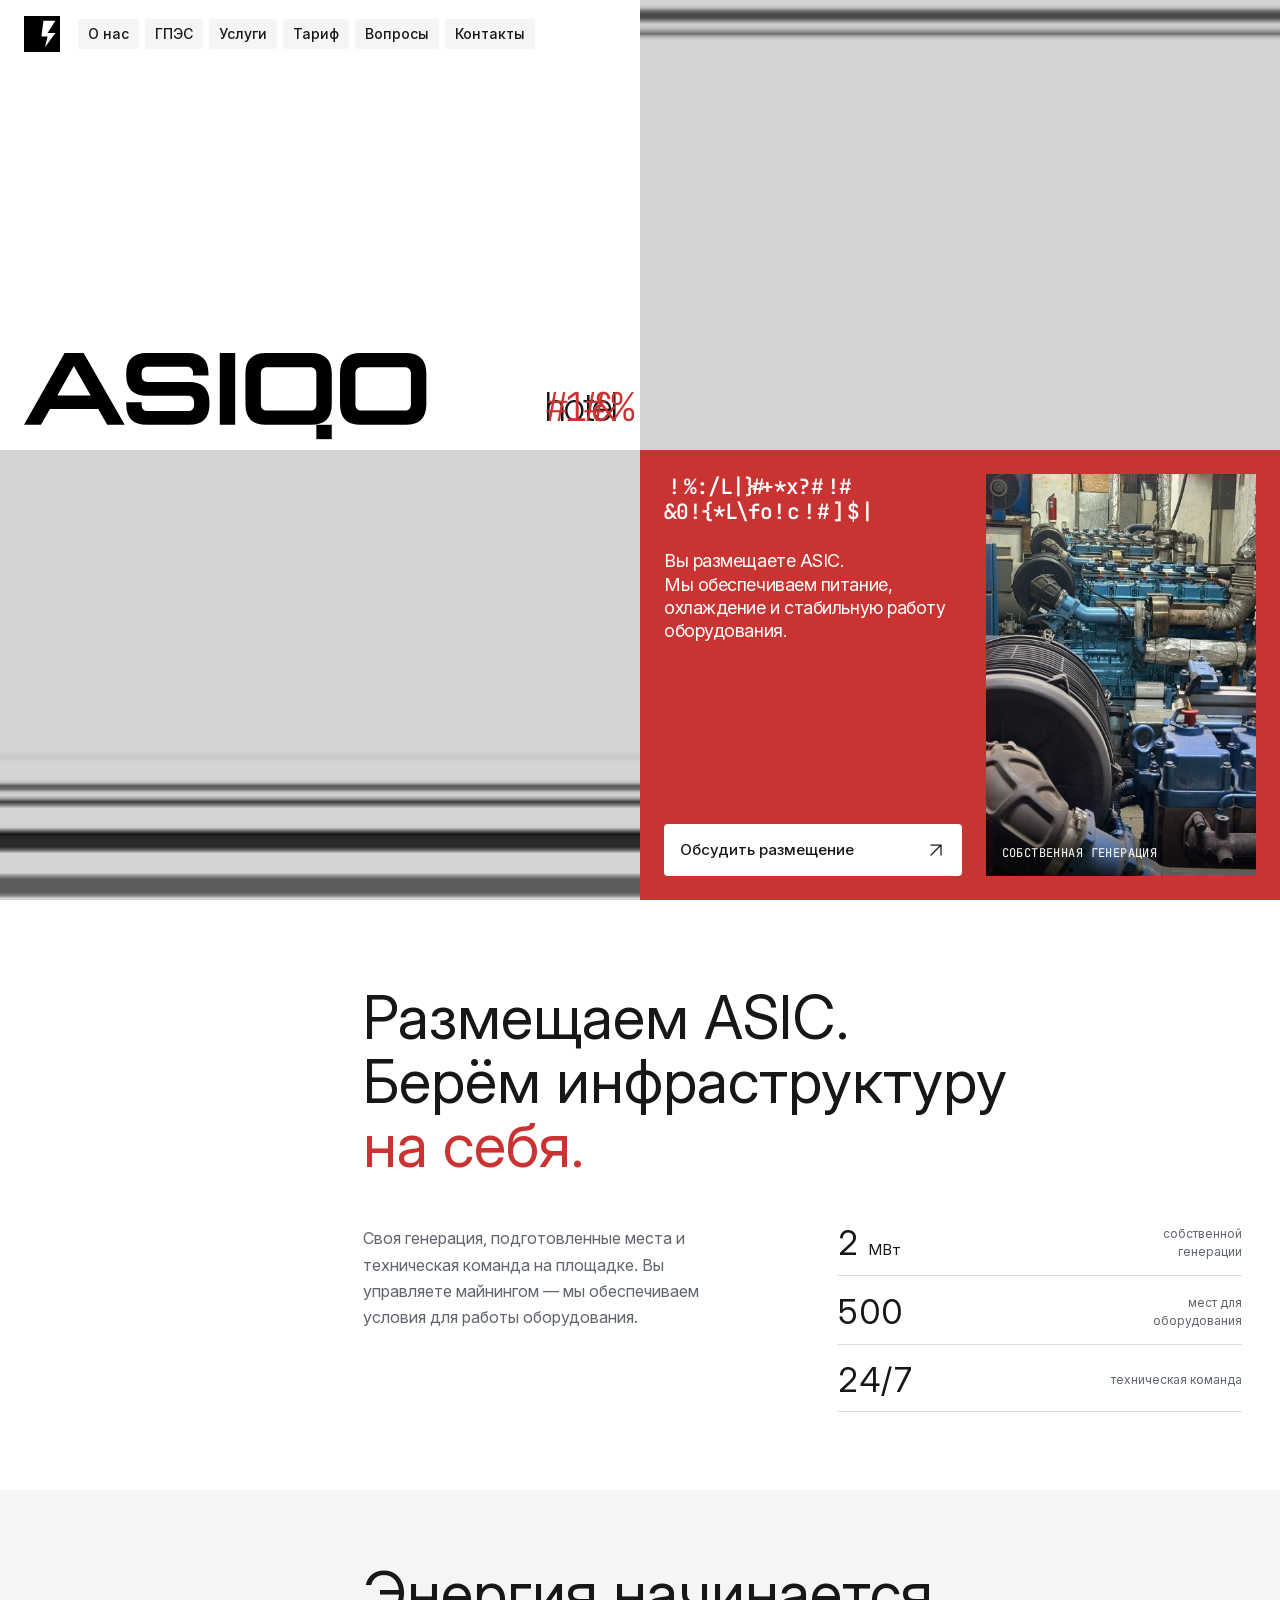
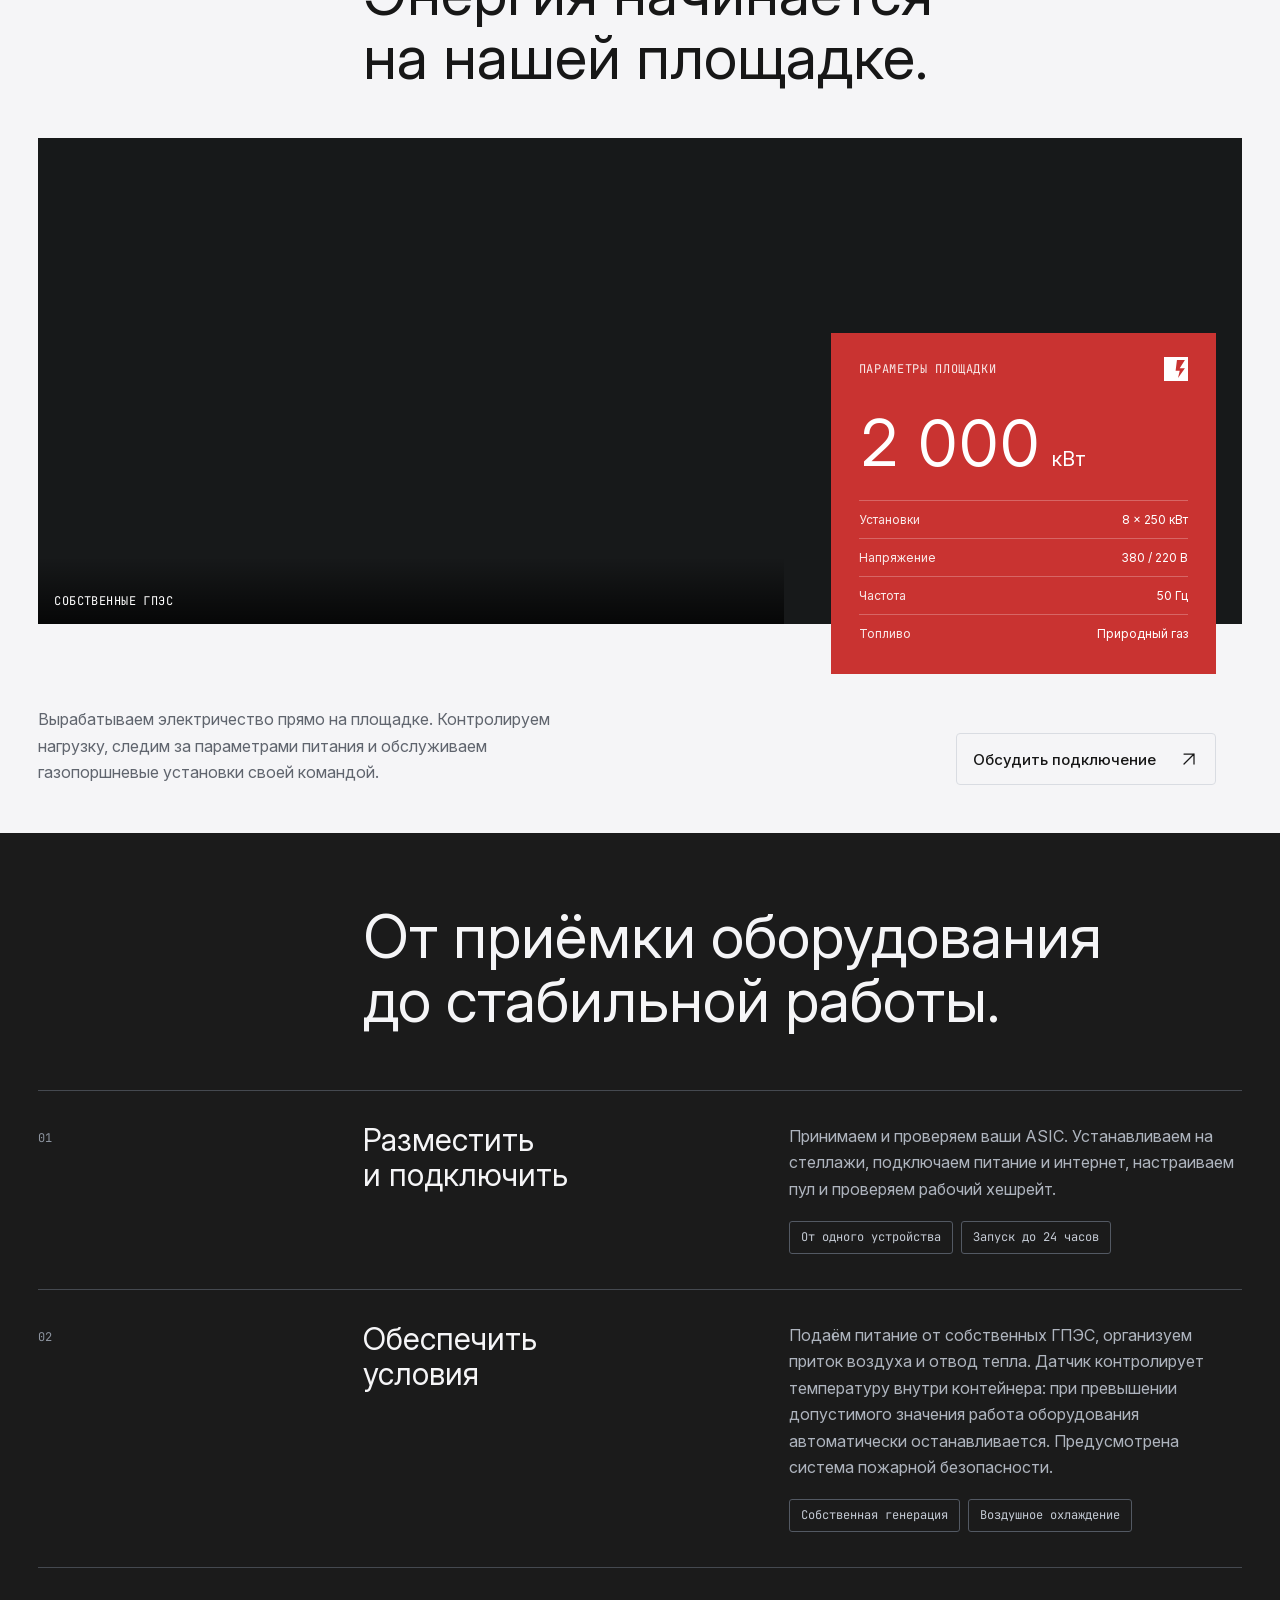
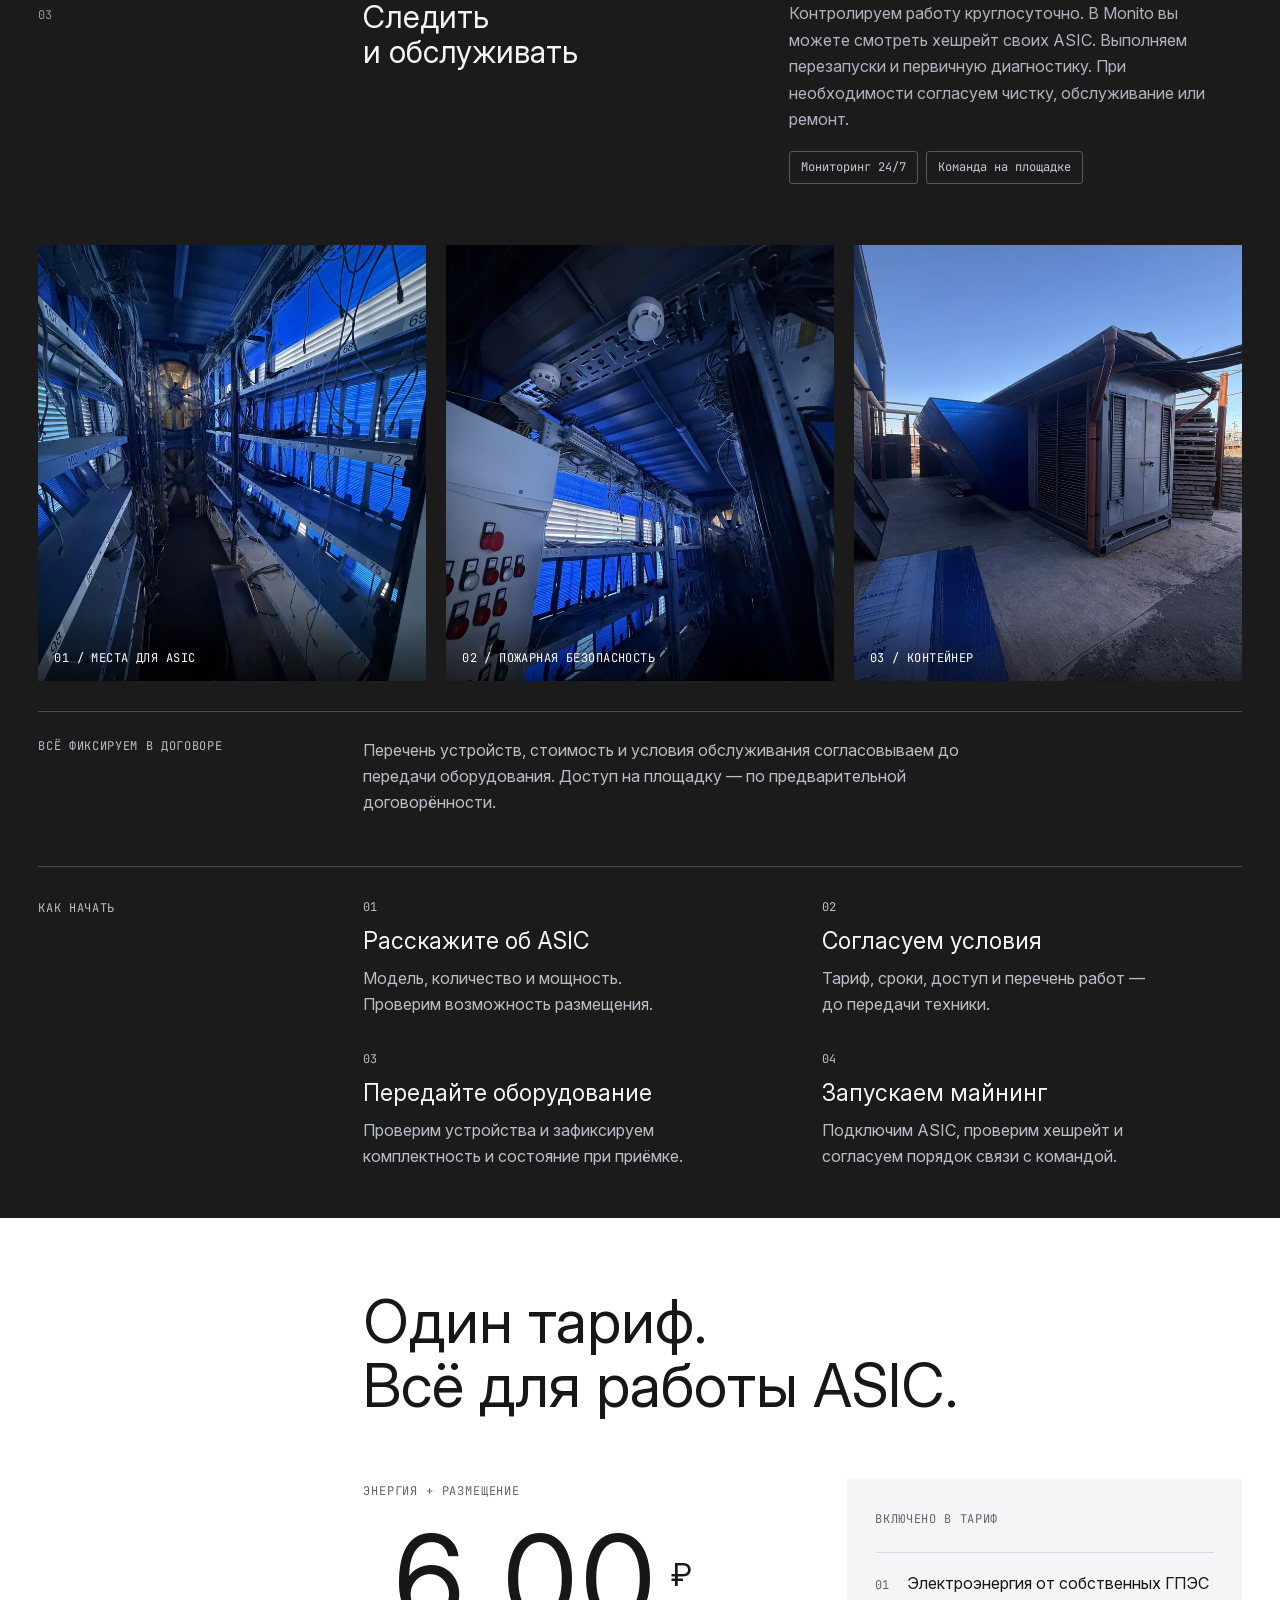
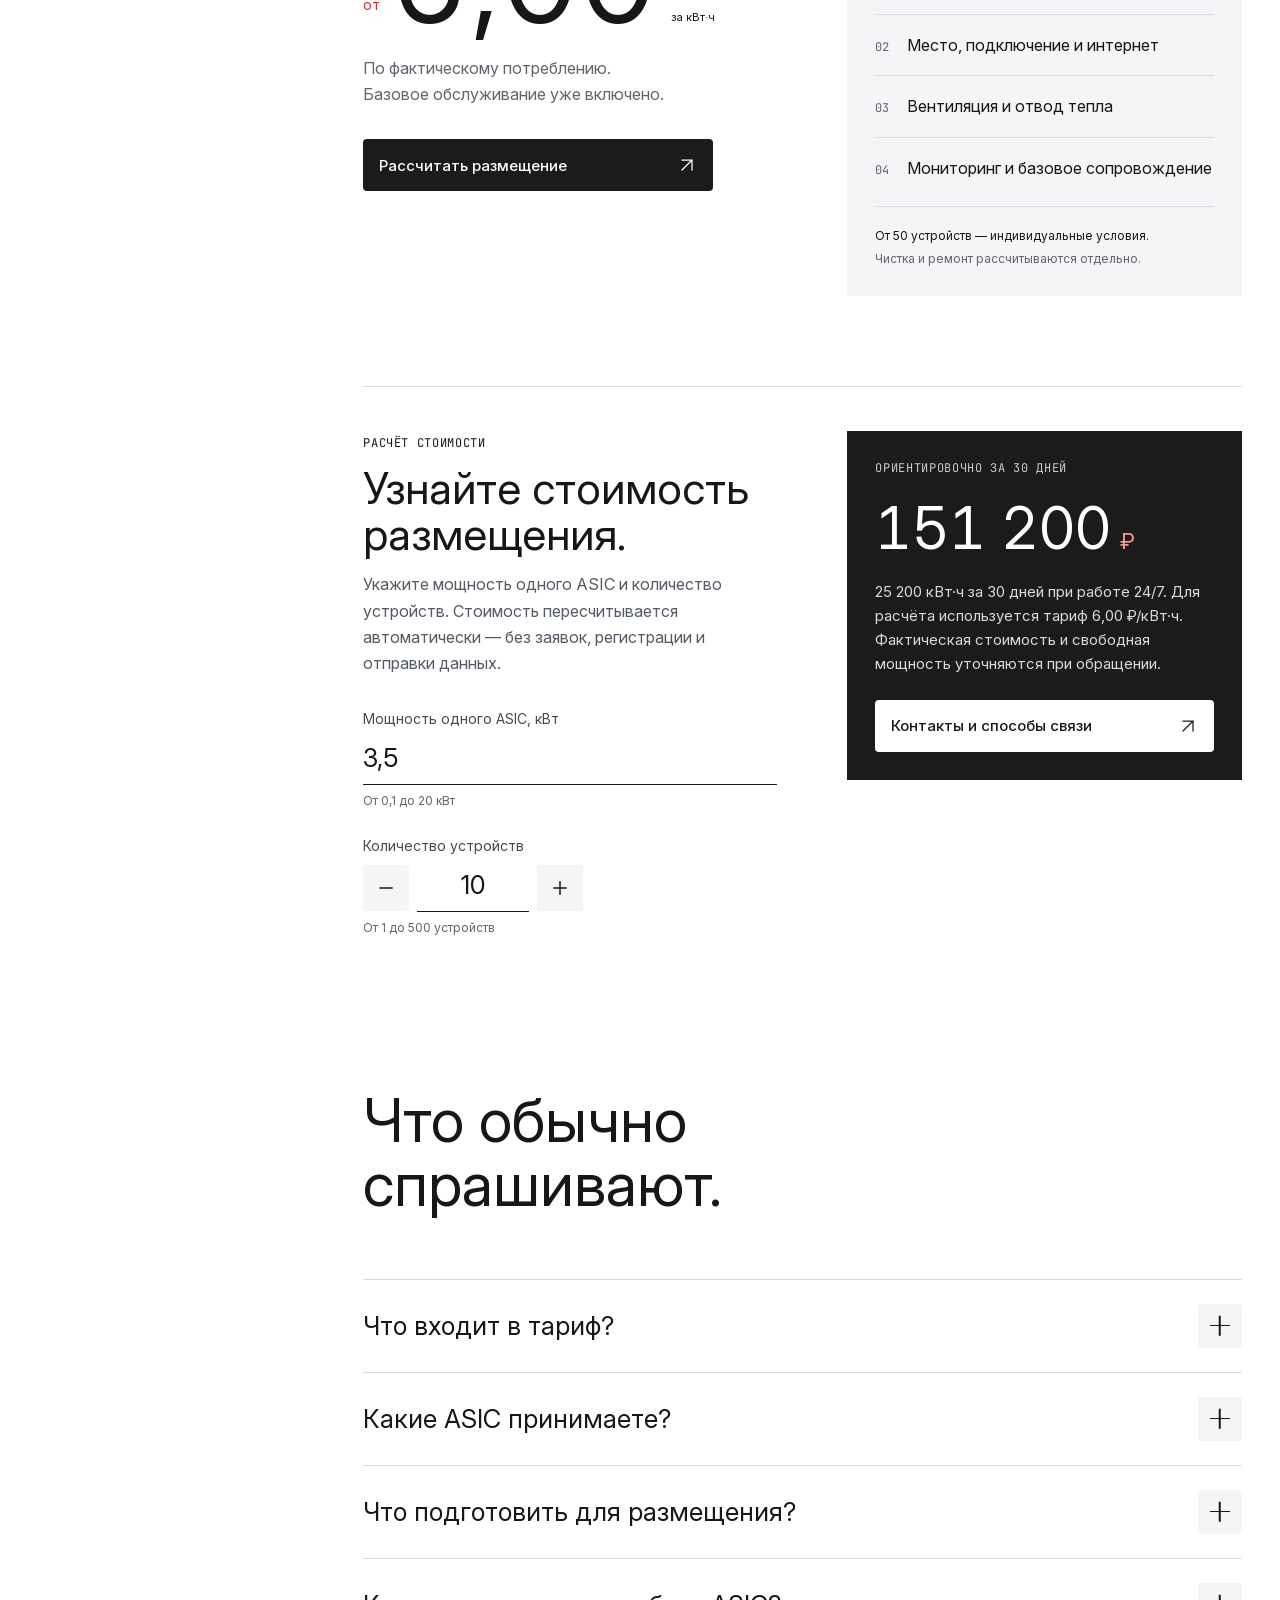
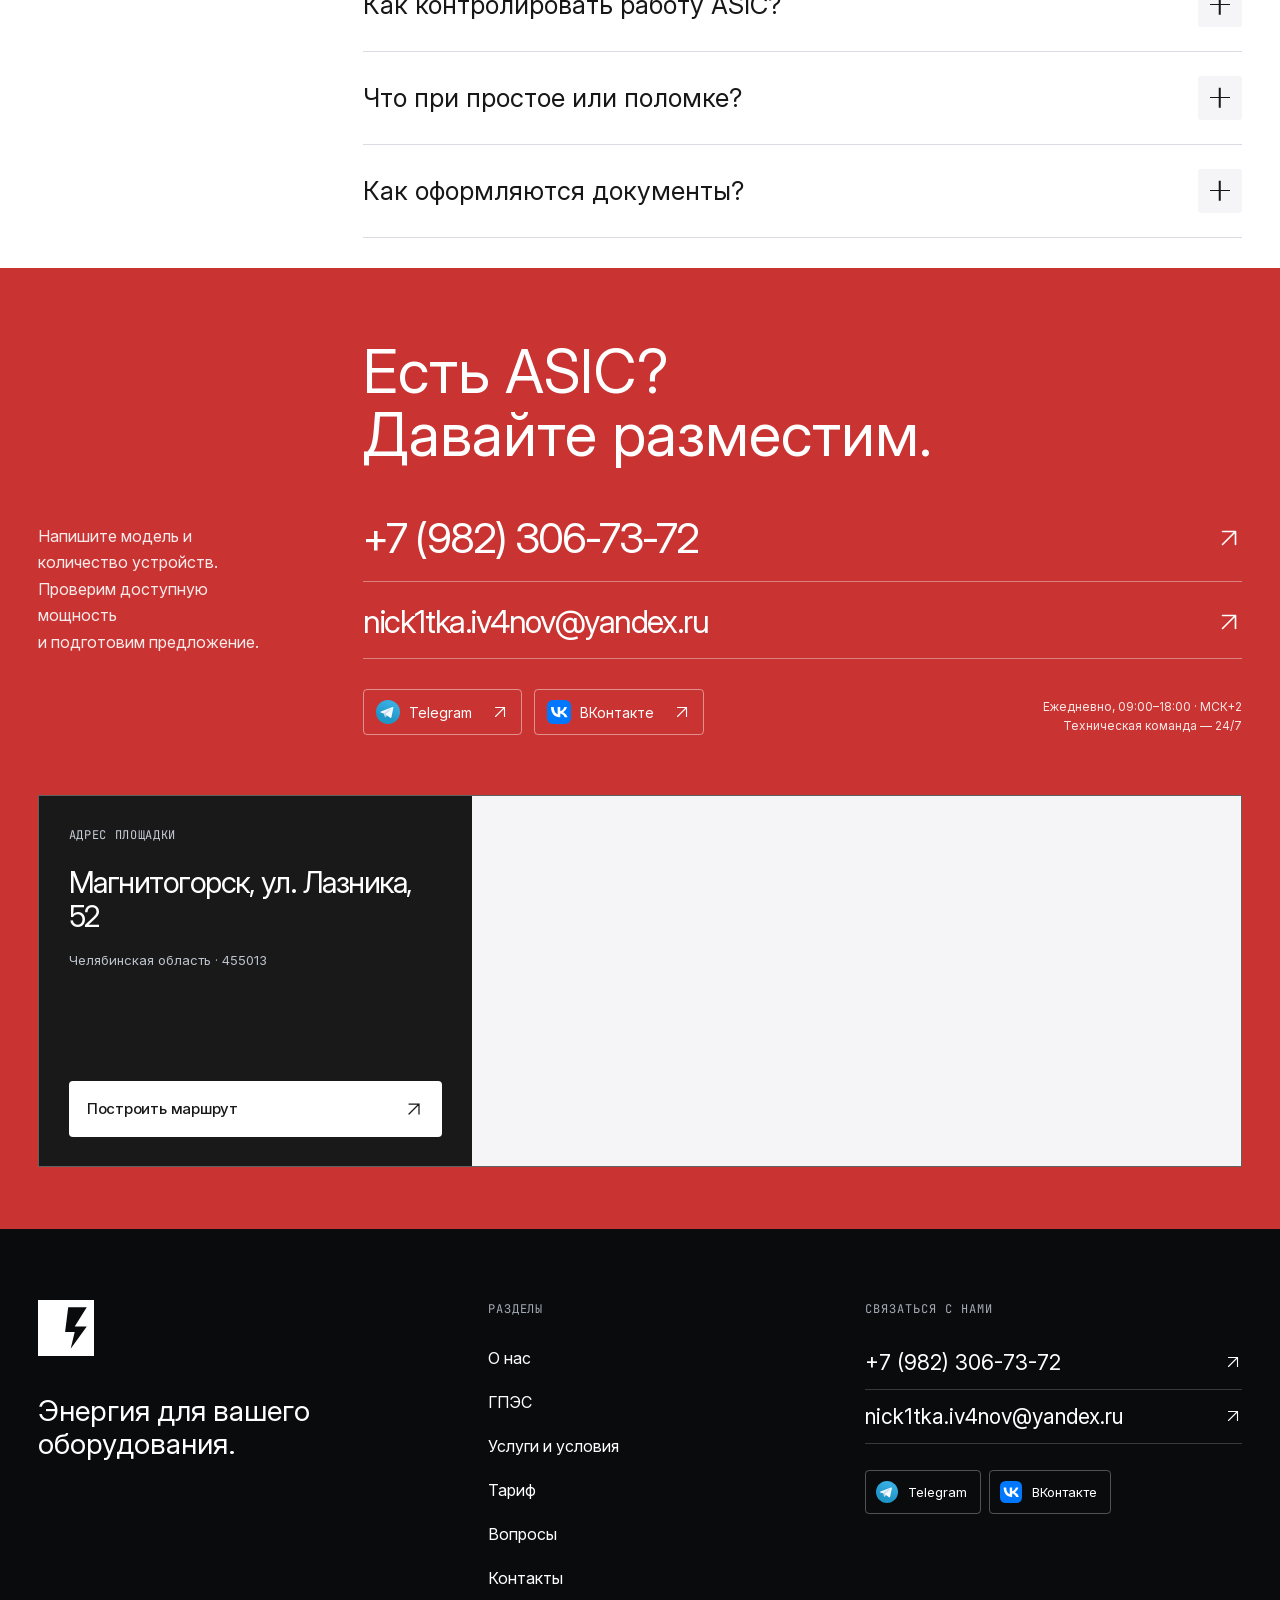
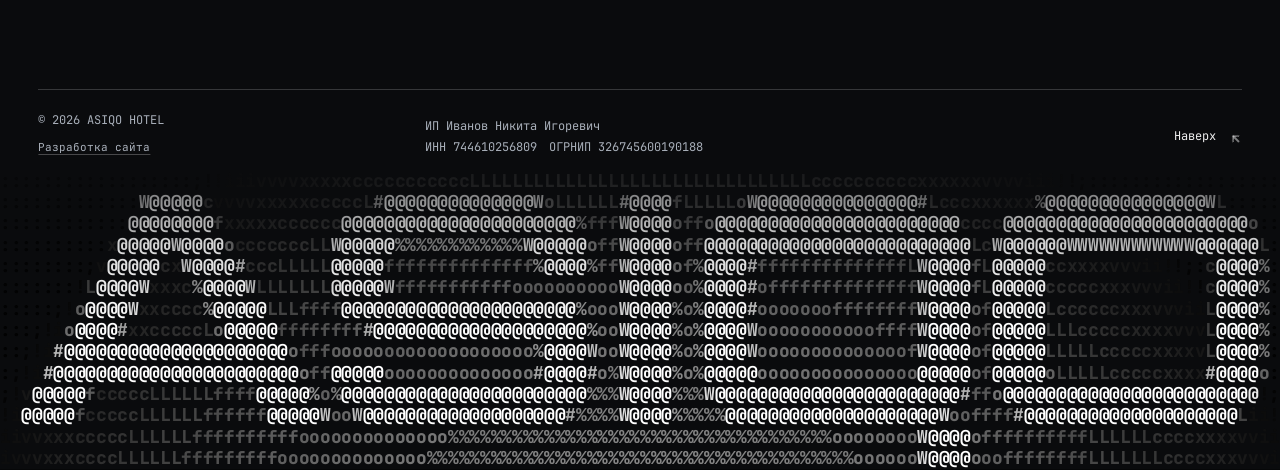
==== commit 2ff9420e: "Update index.html" ====
--- a/index.html
+++ b/index.html
@@ -10,19 +10,19 @@
 <meta property="og:locale" content="ru_RU">
 <meta property="og:site_name" content="ASIQO hotel">
 <meta property="og:title" content="ASIQO hotel — размещение ASIC на собственных ГПЭС">
-<meta property="og:description" content="Электричество от собственной генерации, подключение и круглосуточный мониторинг. Тариф от 5,90 ₽ за кВт·ч.">
-<meta property="og:url" content="https://asiqo.ru/">
-<meta property="og:image" content="https://asiqo.ru/assets/images/og.jpg">
+<meta property="og:description" content="Электричество от собственной генерации, подключение и круглосуточный мониторинг. Тариф от 6,00 ₽ за кВт·ч.">
+<meta property="og:url" content="https://asiqohotel.ru/">
+<meta property="og:image" content="https://asiqohotel.ru/assets/images/og.jpg">
 <meta property="og:image:width" content="1200">
 <meta property="og:image:height" content="630">
 <meta name="twitter:card" content="summary_large_image">
 <meta name="twitter:title" content="ASIQO hotel — размещение ASIC на собственных ГПЭС">
-<meta name="twitter:description" content="Электричество от собственной генерации, размещение и мониторинг ASIC. Тариф от 5,90 ₽ за кВт·ч.">
-<meta name="twitter:image" content="https://asiqo.ru/assets/images/og.jpg">
+<meta name="twitter:description" content="Электричество от собственной генерации, размещение и мониторинг ASIC. Тариф от 6,00 ₽ за кВт·ч.">
+<meta name="twitter:image" content="https://asiqohotel.ru/assets/images/og.jpg">
 <meta property="og:image:alt" content="ASIQO hotel — размещение ASIC на собственных ГПЭС">
 <meta property="og:image:type" content="image/jpeg">
-<link rel="canonical" href="https://asiqo.ru/">
-<script type="application/ld+json">{"@context":"https://schema.org","@graph":[{"@type":"Organization","@id":"https://asiqo.ru/#organization","name":"ASIQO hotel","url":"https://asiqo.ru/","description":"Размещение ASIC-майнеров на площадке с собственной газопоршневой генерацией.","logo":{"@type":"ImageObject","url":"https://asiqo.ru/assets/brand/brand-icon.svg","width":256,"height":256},"image":"https://asiqo.ru/assets/images/og.jpg","email":"nick1tka.iv4nov@yandex.ru","telephone":"+79823067372","areaServed":{"@type":"AdministrativeArea","name":"Челябинская область"},"legalName":"Индивидуальный предприниматель Иванов Никита Игоревич","taxID":"744610256809","identifier":{"@type":"PropertyValue","propertyID":"ОГРНИП","value":"326745600190188"},"foundingDate":"2026-09-28","location":{"@type":"Place","name":"Площадка ASIQO hotel","address":{"@type":"PostalAddress","streetAddress":"улица Лазника, 52","addressLocality":"Магнитогорск","addressRegion":"Челябинская область","postalCode":"455013","addressCountry":"RU"}}},{"@type":"WebSite","@id":"https://asiqo.ru/#website","url":"https://asiqo.ru/","name":"ASIQO hotel","inLanguage":"ru-RU","publisher":{"@id":"https://asiqo.ru/#organization"}},{"@type":"Service","@id":"https://asiqo.ru/#hosting","name":"Размещение ASIC-майнеров","serviceType":"Майнинг-отель с собственной газопоршневой генерацией","provider":{"@id":"https://asiqo.ru/#organization"},"url":"https://asiqo.ru/#services","areaServed":{"@type":"AdministrativeArea","name":"Челябинская область"}},{"@type":"WebPage","@id":"https://asiqo.ru/#webpage","url":"https://asiqo.ru/","name":"ASIQO hotel — размещение ASIC на собственных ГПЭС","inLanguage":"ru-RU","isPartOf":{"@id":"https://asiqo.ru/#website"},"about":{"@id":"https://asiqo.ru/#organization"},"mainEntity":{"@id":"https://asiqo.ru/#hosting"}}]}</script>
+<link rel="canonical" href="https://asiqohotel.ru/">
+<script type="application/ld+json">{"@context":"https://schema.org","@graph":[{"@type":"Organization","@id":"https://asiqohotel.ru/#organization","name":"ASIQO hotel","url":"https://asiqohotel.ru/","description":"Размещение ASIC-майнеров на площадке с собственной газопоршневой генерацией.","logo":{"@type":"ImageObject","url":"https://asiqohotel.ru/assets/brand/brand-icon.svg","width":256,"height":256},"image":"https://asiqohotel.ru/assets/images/og.jpg","email":"nick1tka.iv4nov@yandex.ru","telephone":"+79823067372","areaServed":{"@type":"AdministrativeArea","name":"Челябинская область"},"legalName":"Индивидуальный предприниматель Иванов Никита Игоревич","taxID":"744610256809","identifier":{"@type":"PropertyValue","propertyID":"ОГРНИП","value":"326745600190188"},"foundingDate":"2026-09-28","location":{"@type":"Place","name":"Площадка ASIQO hotel","address":{"@type":"PostalAddress","streetAddress":"улица Лазника, 52","addressLocality":"Магнитогорск","addressRegion":"Челябинская область","postalCode":"455013","addressCountry":"RU"}},"sameAs":["https://vk.ru/n0tta","https://t.me/n0ta696"]},{"@type":"WebSite","@id":"https://asiqohotel.ru/#website","url":"https://asiqohotel.ru/","name":"ASIQO hotel","inLanguage":"ru-RU","publisher":{"@id":"https://asiqohotel.ru/#organization"}},{"@type":"Service","@id":"https://asiqohotel.ru/#hosting","name":"Размещение ASIC-майнеров","serviceType":"Майнинг-отель с собственной газопоршневой генерацией","provider":{"@id":"https://asiqohotel.ru/#organization"},"url":"https://asiqohotel.ru/#services","areaServed":{"@type":"AdministrativeArea","name":"Челябинская область"}},{"@type":"WebPage","@id":"https://asiqohotel.ru/#webpage","url":"https://asiqohotel.ru/","name":"ASIQO hotel — размещение ASIC на собственных ГПЭС","inLanguage":"ru-RU","isPartOf":{"@id":"https://asiqohotel.ru/#website"},"about":{"@id":"https://asiqohotel.ru/#organization"},"mainEntity":{"@id":"https://asiqohotel.ru/#hosting"}}]}</script>
 <link rel="icon" href="assets/brand/favicon.svg" type="image/svg+xml">
 <link rel="preload" href="assets/fonts/InterVariable.woff2" as="font" type="font/woff2" crossorigin>
 <link rel="preload" href="assets/fonts/ASIQOMono.woff2" as="font" type="font/woff2" crossorigin>
@@ -89,6 +89,10 @@
 <a href="#contact">Контакты <span>06</span>
 </a>
 </nav>
+<div class="menu-socials" aria-label="Социальные сети">
+<a href="https://t.me/n0ta696" target="_blank" rel="noopener noreferrer"><img src="assets/social/telegram.svg" width="22" height="22" alt=""><span>Telegram</span></a>
+<a href="https://vk.ru/n0tta" target="_blank" rel="noopener noreferrer"><img src="assets/social/vk.svg" width="22" height="22" alt=""><span>ВКонтакте</span></a>
+</div>
 </dialog>
 <main>
 <section class="hero" id="top" aria-labelledby="hero-heading">
@@ -138,12 +142,12 @@
 <p class="body-copy">Своя генерация, подготовленные места и техническая команда на площадке. Вы управляете майнингом — мы обеспечиваем условия для работы оборудования.</p>
 <div class="overview-facts">
 <div>
-<strong class="number-display">1,2 <small>МВт</small>
+<strong class="number-display">2 <small>МВт</small>
 </strong>
 <span>собственной генерации</span>
 </div>
 <div>
-<strong class="number-display">200<small>+</small>
+<strong class="number-display">500
 </strong>
 <span>мест для оборудования</span>
 </div>
@@ -171,12 +175,12 @@
 <span class="eyebrow meta-label">ПАРАМЕТРЫ ПЛОЩАДКИ</span>
 <img src="assets/brand/asiqo-mark.svg" width="24" height="24" alt="">
 </div>
-<div class="plant-power number-display">1 200<span>кВт</span>
+<div class="plant-power number-display">2 000<span>кВт</span>
 </div>
 <dl>
 <div>
 <dt>Установки</dt>
-<dd>3 × 400 кВт</dd>
+<dd>8 × 250 кВт</dd>
 </div>
 <div>
 <dt>Напряжение</dt>
@@ -220,7 +224,7 @@
 <span class="operation-no meta-label">02</span>
 <h3>Обеспечить <br>условия</h3>
 <div>
-<p class="body-copy">Подаём питание от собственных ГПЭС. Организуем приток воздуха и отвод тепла. Следим за нагрузкой, температурой и состоянием инфраструктуры.</p>
+<p class="body-copy">Подаём питание от собственных ГПЭС, организуем приток воздуха и отвод тепла. Датчик контролирует температуру внутри контейнера: при превышении допустимого значения работа оборудования автоматически останавливается. Предусмотрена система пожарной безопасности.</p>
 <ul class="operation-facts"><li>Собственная генерация</li><li>Воздушное охлаждение</li></ul>
 </div>
 </article>
@@ -228,7 +232,7 @@
 <span class="operation-no meta-label">03</span>
 <h3>Следить <br>и обслуживать</h3>
 <div>
-<p class="body-copy">Контролируем работу круглосуточно. Выполняем перезапуски и первичную диагностику. При необходимости согласуем чистку, обслуживание или ремонт.</p>
+<p class="body-copy">Контролируем работу круглосуточно. В Monito вы можете смотреть хешрейт своих ASIC. Выполняем перезапуски и первичную диагностику. При необходимости согласуем чистку, обслуживание или ремонт.</p>
 <ul class="operation-facts"><li>Мониторинг 24/7</li><li>Команда на площадке</li></ul>
 </div>
 </article>
@@ -240,9 +244,9 @@
 <figcaption>01 / МЕСТА ДЛЯ ASIC</figcaption>
 </figure>
 <figure class="photo photo-equipment">
-<img src="assets/images/equipment.webp" srcset="assets/images/equipment-768.webp 768w, assets/images/equipment.webp 1200w" sizes="(max-width: 650px) calc(100vw - 44px), 31vw" width="1200" height="1600" alt="Электрошкаф и инженерные коммуникации внутри майнинг-контейнера" loading="lazy" decoding="async">
+<img src="assets/images/equipment.webp" srcset="assets/images/equipment-768.webp 768w, assets/images/equipment.webp 1200w" sizes="(max-width: 650px) calc(100vw - 44px), 31vw" width="1200" height="1600" alt="Система пожарной безопасности внутри майнинг-контейнера" loading="lazy" decoding="async">
 
-<figcaption>02 / ЭЛЕКТРОШКАФ</figcaption>
+<figcaption>02 / ПОЖАРНАЯ БЕЗОПАСНОСТЬ</figcaption>
 </figure>
 <figure class="photo photo-container">
 <img src="assets/images/container.webp" srcset="assets/images/container-768.webp 768w, assets/images/container.webp 1200w" sizes="(max-width: 650px) calc(100vw - 44px), 31vw" width="1200" height="1600" alt="Майнинг-контейнер снаружи: дверь и вентиляционная решётка" loading="lazy" decoding="async">
@@ -289,7 +293,7 @@
 <span class="price-caption meta-label">ЭНЕРГИЯ + РАЗМЕЩЕНИЕ</span>
 <div class="price">
 <span class="price-from">от</span>
-<span class="price-number number-display">5,90</span>
+<span class="price-number number-display">6,00</span>
 <span class="price-unit">₽ <br>
 <small>за кВт·ч</small>
 </span>
@@ -322,7 +326,7 @@
 </div>
 </div>
 </div>
-  <div class="calc" id="calc" role="group" aria-labelledby="calc-heading" data-rate="5.90" data-days="30">
+  <div class="calc" id="calc" role="group" aria-labelledby="calc-heading" data-rate="6.00" data-days="30">
     <div class="calc-intro">
       <span class="eyebrow meta-label">РАСЧЁТ СТОИМОСТИ</span>
       <h3 id="calc-heading">Узнайте стоимость размещения.</h3>
@@ -349,15 +353,15 @@
     <div class="calc-result">
       <span class="calc-caption meta-label">ОРИЕНТИРОВОЧНО ЗА 30 ДНЕЙ</span>
       <output class="calc-sum number-display" id="calc-total" for="calc-kw calc-qty" aria-live="polite" aria-atomic="true">
-        <span data-sum>148 680</span><small>₽</small>
+        <span data-sum>151 200</span><small>₽</small>
       </output>
-      <p class="body-copy calc-note"><span data-kwh>25 200</span> кВт·ч за 30 дней при работе 24/7. Для расчёта используется тариф <span data-rate-label>5,90</span> ₽/кВт·ч. Фактическая стоимость и свободная мощность уточняются при обращении.</p>
-      <p class="body-copy calc-capacity-warning" data-capacity-warning hidden>Расчётная нагрузка превышает установленную генерацию площадки — 1 200 кВт. Возможность размещения необходимо согласовать отдельно.</p>
+      <p class="body-copy calc-note"><span data-kwh>25 200</span> кВт·ч за 30 дней при работе 24/7. Для расчёта используется тариф <span data-rate-label>6,00</span> ₽/кВт·ч. Фактическая стоимость и свободная мощность уточняются при обращении.</p>
+      <p class="body-copy calc-capacity-warning" data-capacity-warning hidden>Расчётная нагрузка превышает установленную генерацию площадки — 2 000 кВт. Возможность размещения необходимо согласовать отдельно.</p>
       <a class="cta cta-white button" href="#contact">
         <span>Контакты и способы связи</span>
         <span class="cta-arrow" aria-hidden="true"><svg class="arrow-icon" width="20" height="20" viewBox="0 0 24 24" fill="none"><path d="M6 18 18 6M6 6h12v12" stroke="currentColor" stroke-width="1.5" stroke-linecap="round" stroke-linejoin="round"/></svg></span>
       </a>
-      <noscript><p class="body-copy calc-note">Для изменения значений включите JavaScript. Расчёт по умолчанию: 3,5 кВт × 10 ASIC × 24 ч × 30 дней × 5,90 ₽.</p></noscript>
+      <noscript><p class="body-copy calc-note">Для изменения значений включите JavaScript. Расчёт по умолчанию: 3,5 кВт × 10 ASIC × 24 ч × 30 дней × 6,00 ₽.</p></noscript>
     </div>
   </div>
 </section>
@@ -368,7 +372,7 @@
   <div class="faq-list">
 <details class="faq-item">
 <summary><span>Что входит в тариф?</span><i class="faq-plus" aria-hidden="true"></i></summary>
-<p class="body-copy">По фактическому потреблению электроэнергии: тариф от 5,90 ₽ за кВт·ч. Место, подключение, интернет и базовое сопровождение включены. Чистку и ремонт согласуем отдельно.</p>
+<p class="body-copy">По фактическому потреблению электроэнергии: тариф от 6,00 ₽ за кВт·ч. Место, подключение, интернет и базовое сопровождение включены. Чистку и ремонт согласуем отдельно.</p>
 </details>
 <details class="faq-item">
 <summary><span>Какие ASIC принимаете?</span><i class="faq-plus" aria-hidden="true"></i></summary>
@@ -380,7 +384,7 @@
 </details>
 <details class="faq-item">
 <summary><span>Как контролировать работу ASIC?</span><i class="faq-plus" aria-hidden="true"></i></summary>
-<p class="body-copy">Вы управляете майнингом, а наша команда контролирует питание, охлаждение и состояние инфраструктуры. Удалённый доступ к панелям ASIC, настройки сети и IP согласуем перед размещением. Посещение площадки — по предварительной договорённости.</p>
+<p class="body-copy">Используем <a class="inline-link" href="https://monito.run/" target="_blank" rel="noopener noreferrer">Monito</a>: вы можете смотреть хешрейт своих ASIC. Наша команда контролирует питание, охлаждение и состояние инфраструктуры. Удалённый доступ к панелям ASIC, настройки сети и IP согласуем перед размещением. Посещение площадки — по предварительной договорённости.</p>
 </details>
 <details class="faq-item">
 <summary><span>Что при простое или поломке?</span><i class="faq-plus" aria-hidden="true"></i></summary>
@@ -413,7 +417,7 @@
 </a>
 <div class="contact-bottom">
 <div class="socials">
-<a href="https://t.me/" target="_blank" rel="noopener noreferrer">
+<a href="https://t.me/n0ta696" target="_blank" rel="noopener noreferrer">
 <img src="assets/social/telegram.svg" width="26" height="26" alt="">
 <span>Telegram</span>
 <span aria-hidden="true">
@@ -422,7 +426,7 @@
 </svg>
 </span>
 </a>
-<a href="https://vk.com/" target="_blank" rel="noopener noreferrer">
+<a href="https://vk.ru/n0tta" target="_blank" rel="noopener noreferrer">
 <img src="assets/social/vk.svg" width="26" height="26" alt="">
 <span>ВКонтакте</span>
 <span aria-hidden="true">
@@ -432,7 +436,7 @@
 </span>
 </a>
 </div>
-<p class="body-copy">Ежедневно, 09:00–20:00 · МСК+2 <br>Техническая команда — 24/7</p>
+<p class="body-copy">Ежедневно, 09:00–18:00 · МСК+2 <br>Техническая команда — 24/7</p>
 </div>
 </div>
 </div>
@@ -476,8 +480,8 @@
       <a class="footer-contact-link" href="tel:+79823067372">+7 (982) 306-73-72 <svg class="arrow-icon" width="18" height="18" viewBox="0 0 24 24" fill="none" aria-hidden="true"><path d="M6 18 18 6M6 6h12v12" stroke="currentColor" stroke-width="1.5" stroke-linecap="round" stroke-linejoin="round"/></svg></a>
       <a class="footer-contact-link" href="mailto:nick1tka.iv4nov@yandex.ru"><span class="footer-email-text">nick1tka.iv4nov<wbr>@yandex.ru</span> <svg class="arrow-icon" width="18" height="18" viewBox="0 0 24 24" fill="none" aria-hidden="true"><path d="M6 18 18 6M6 6h12v12" stroke="currentColor" stroke-width="1.5" stroke-linecap="round" stroke-linejoin="round"/></svg></a>
       <div class="footer-socials">
-        <a href="https://t.me/" aria-label="Telegram" target="_blank" rel="noopener noreferrer"><img src="assets/social/telegram.svg" width="22" height="22" alt=""><span>Telegram</span></a>
-        <a href="https://vk.com/" aria-label="ВКонтакте" target="_blank" rel="noopener noreferrer"><img src="assets/social/vk.svg" width="22" height="22" alt=""><span>ВКонтакте</span></a>
+        <a href="https://t.me/n0ta696" aria-label="Telegram" target="_blank" rel="noopener noreferrer"><img src="assets/social/telegram.svg" width="22" height="22" alt=""><span>Telegram</span></a>
+        <a href="https://vk.ru/n0tta" aria-label="ВКонтакте" target="_blank" rel="noopener noreferrer"><img src="assets/social/vk.svg" width="22" height="22" alt=""><span>ВКонтакте</span></a>
       </div>
     </div>
   </div>
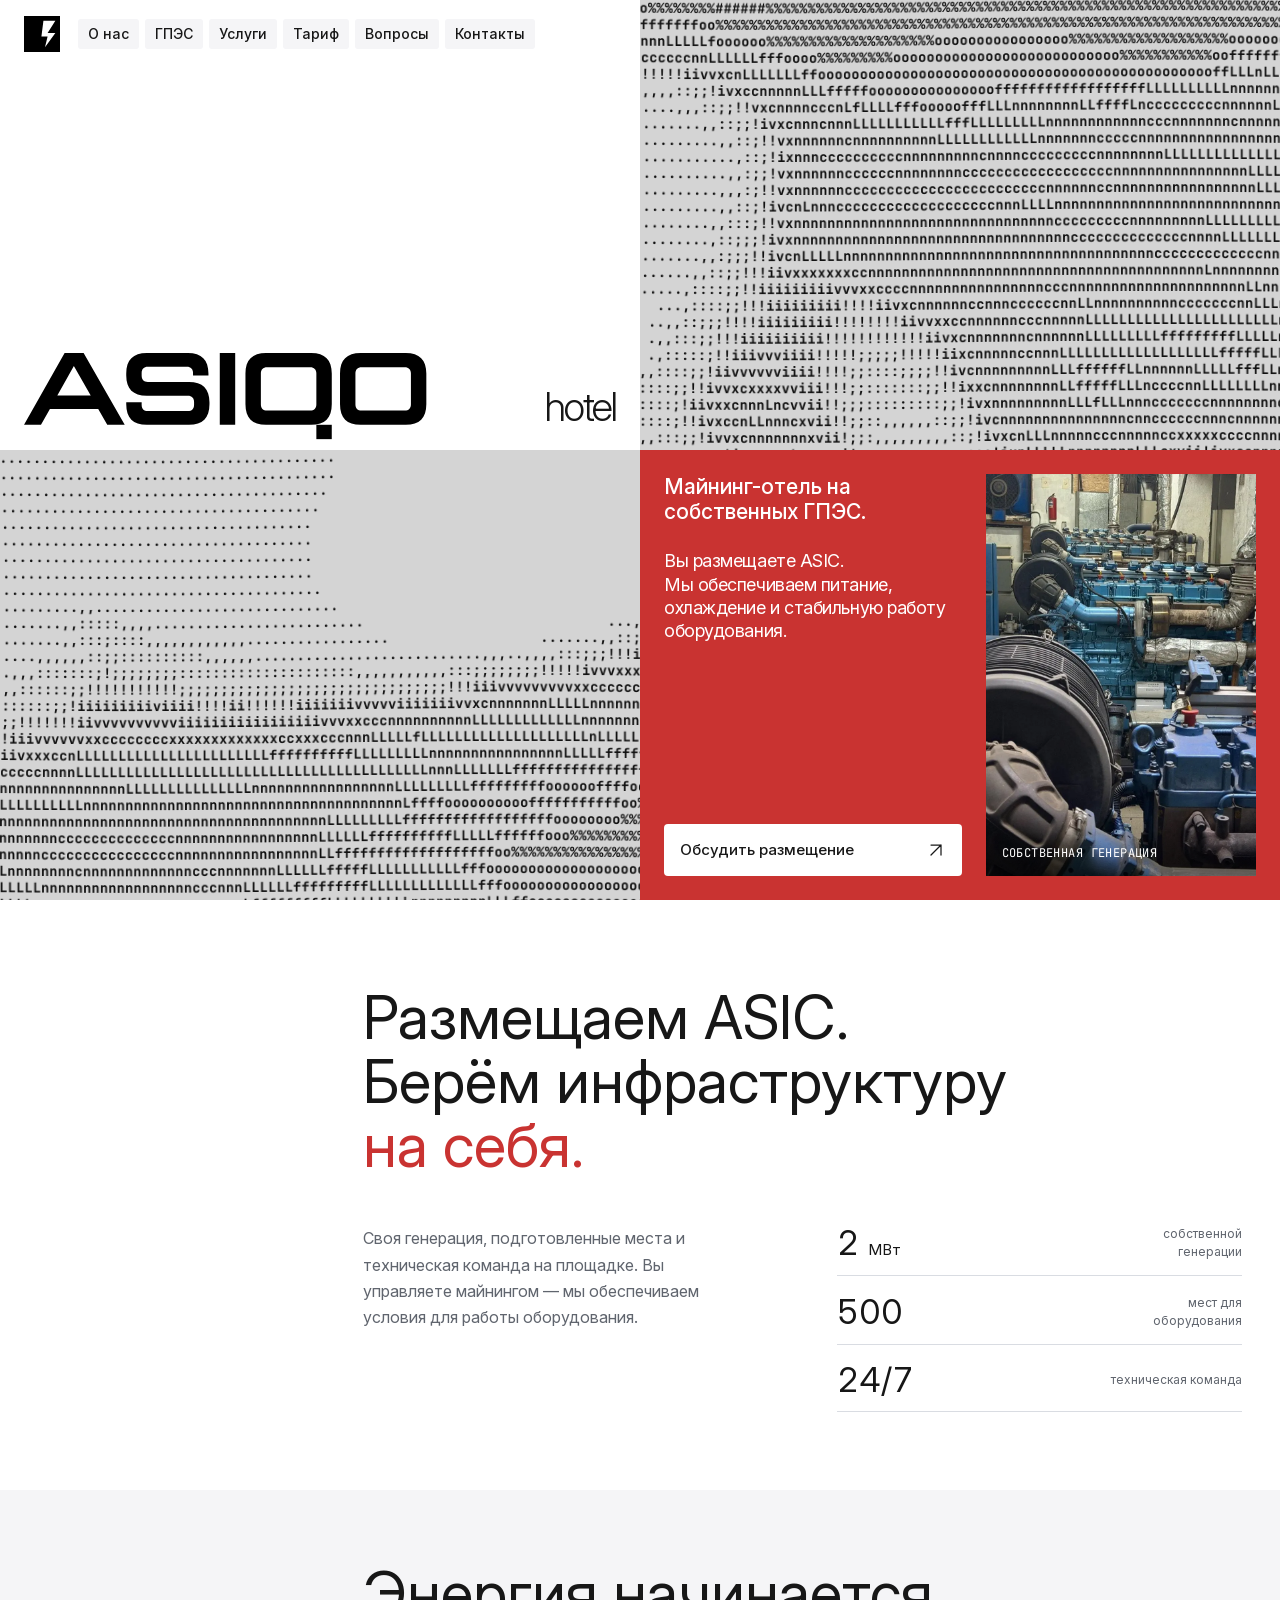
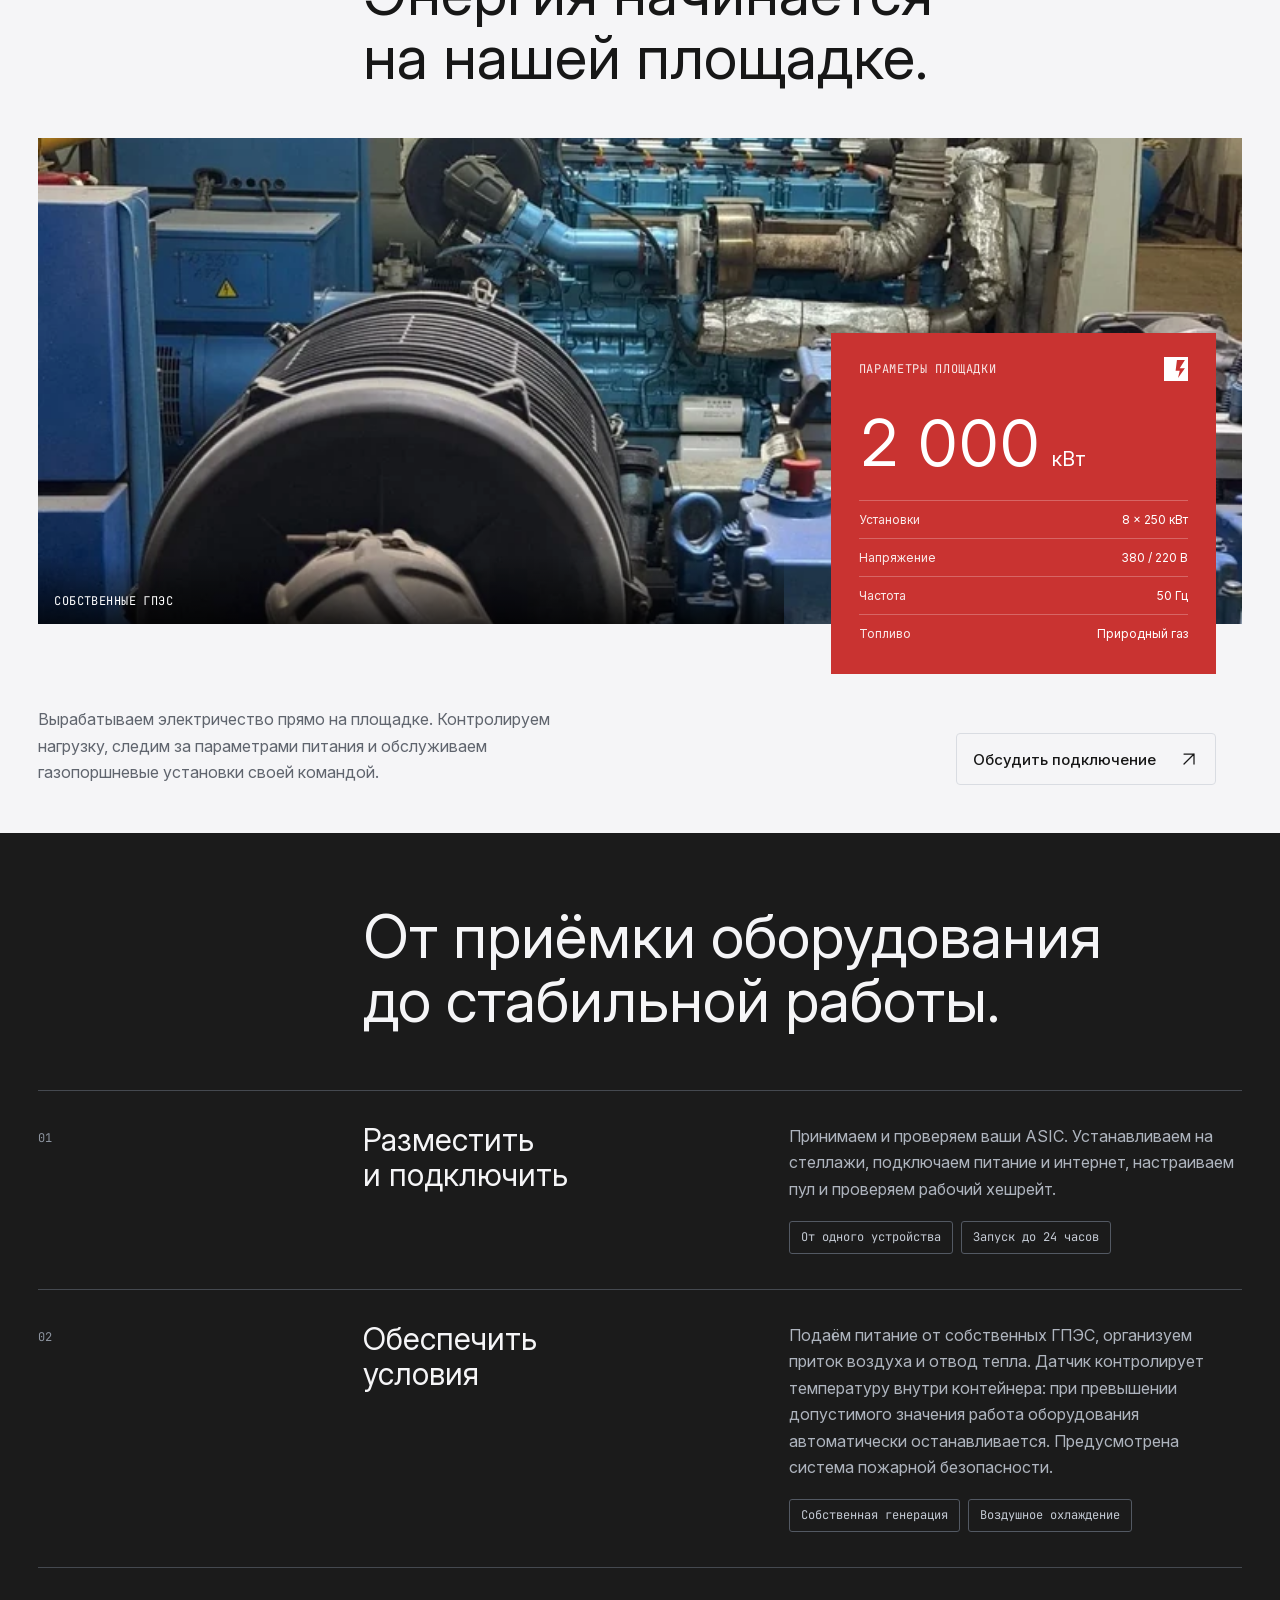
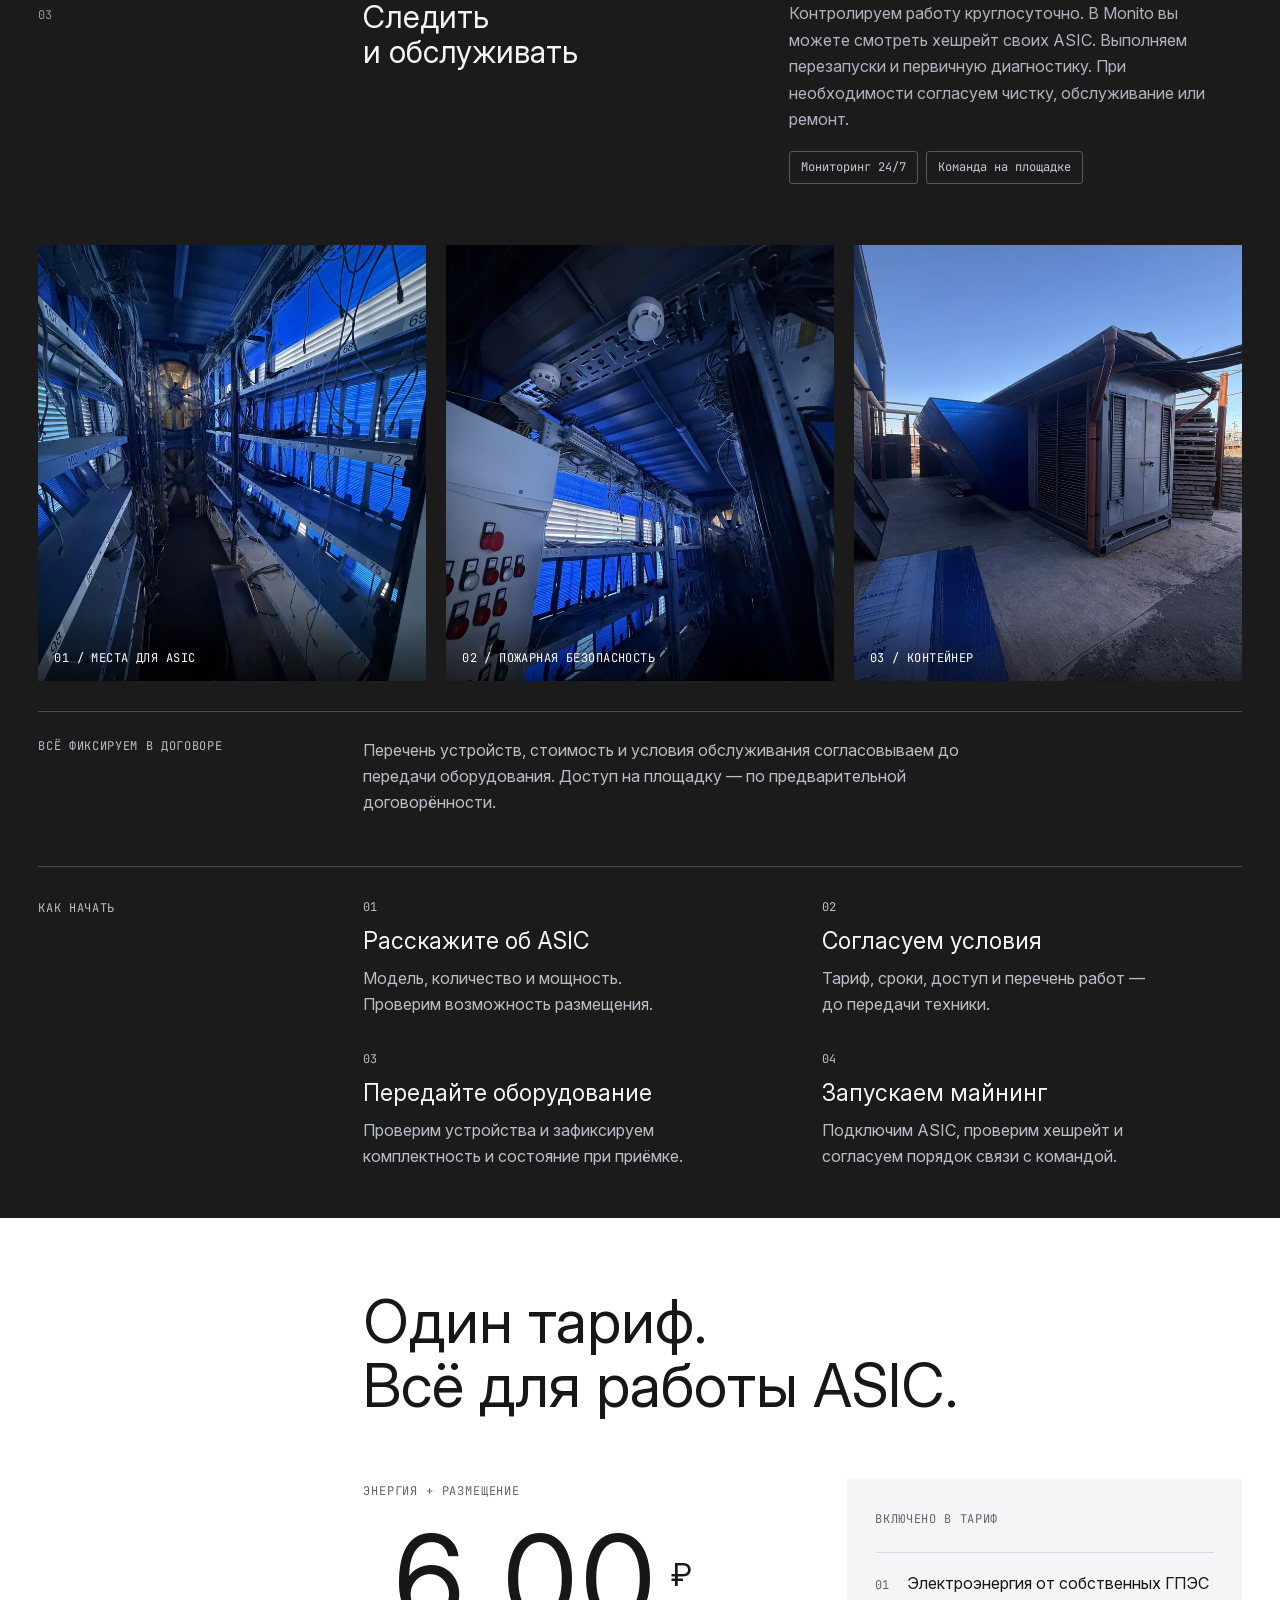
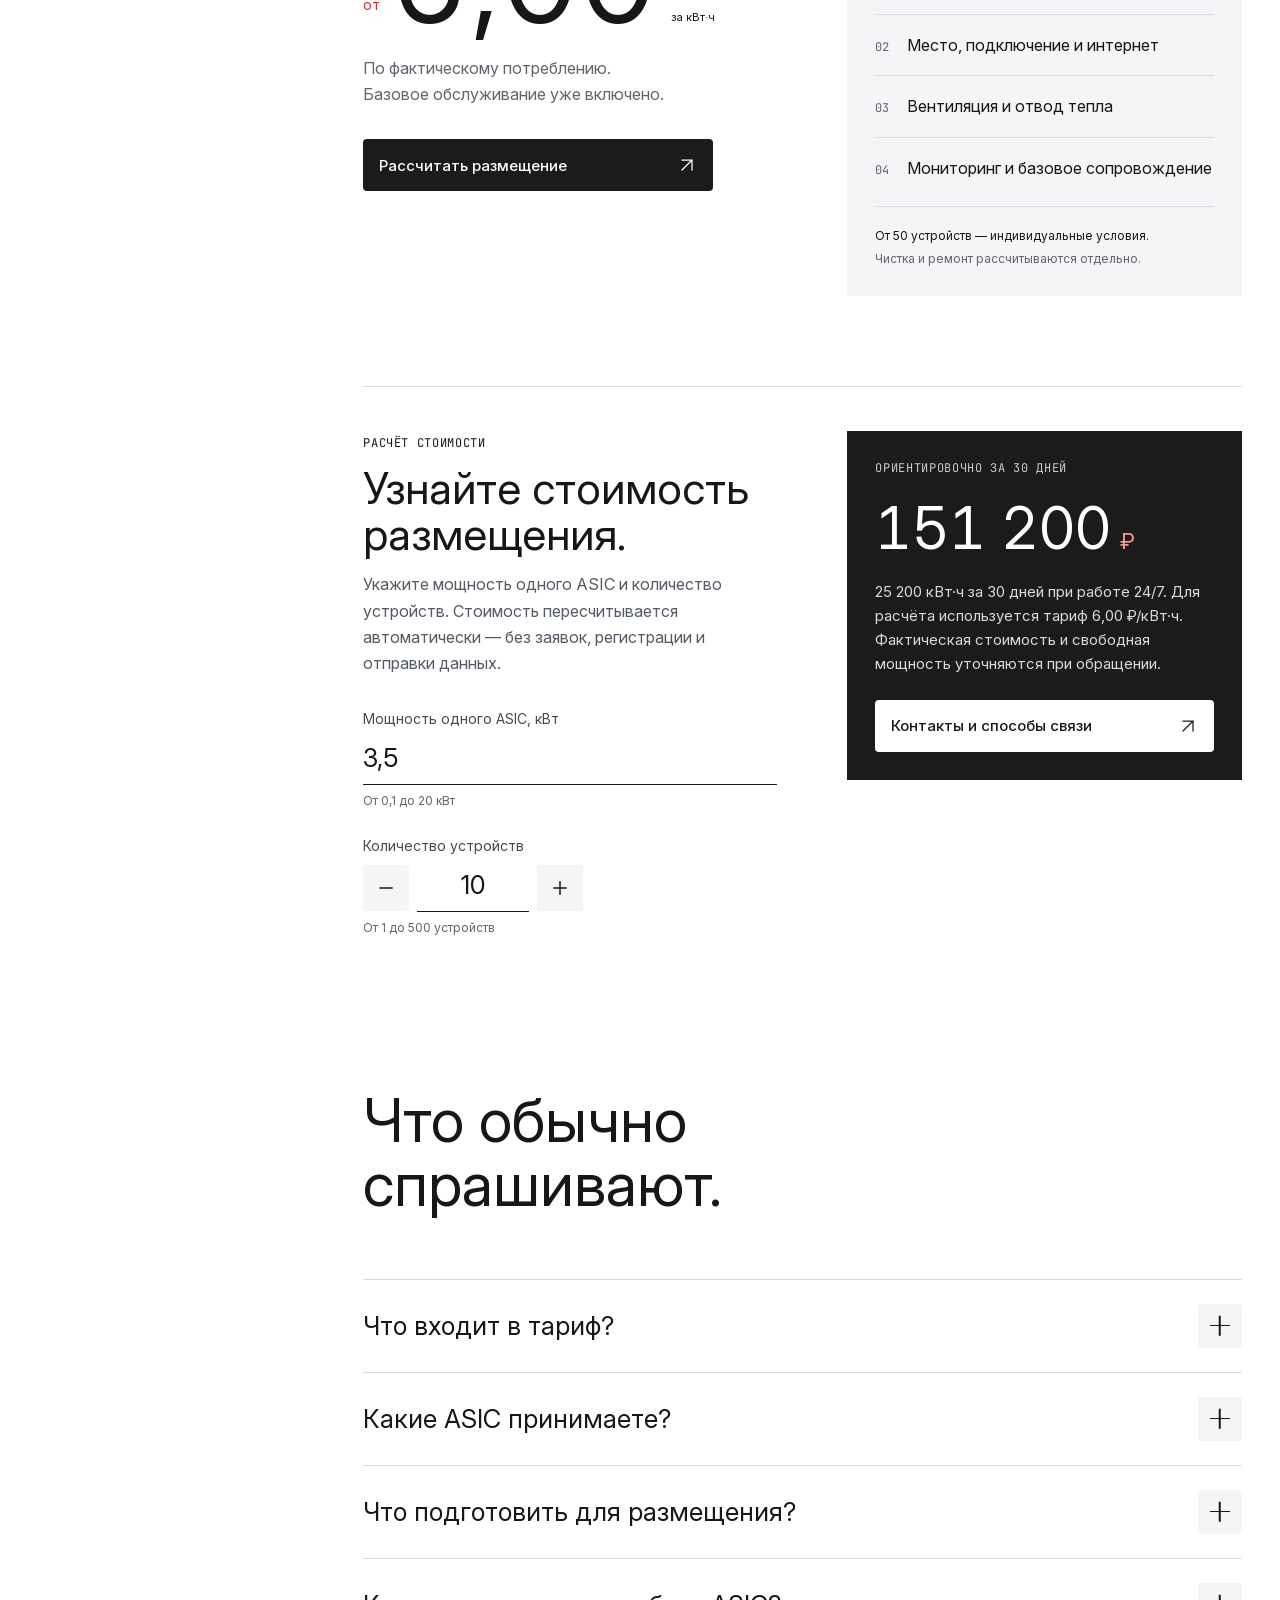
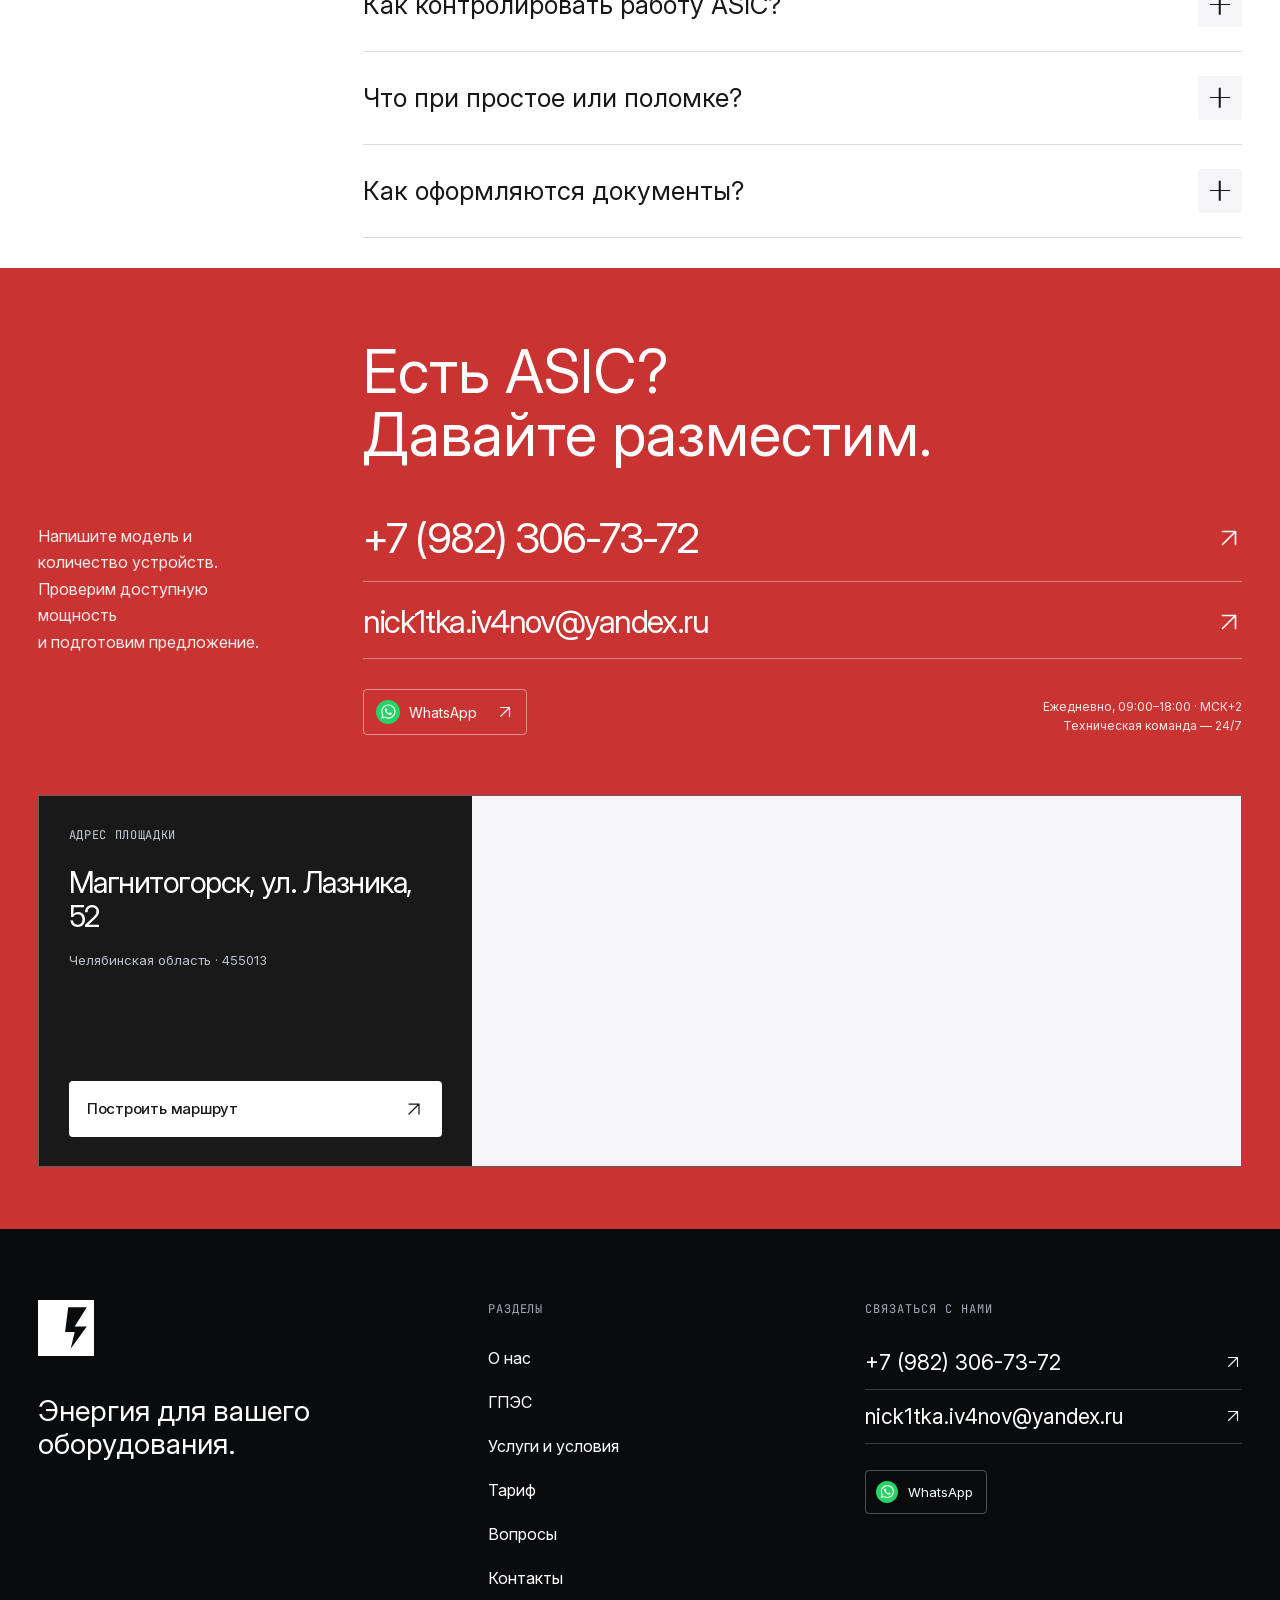
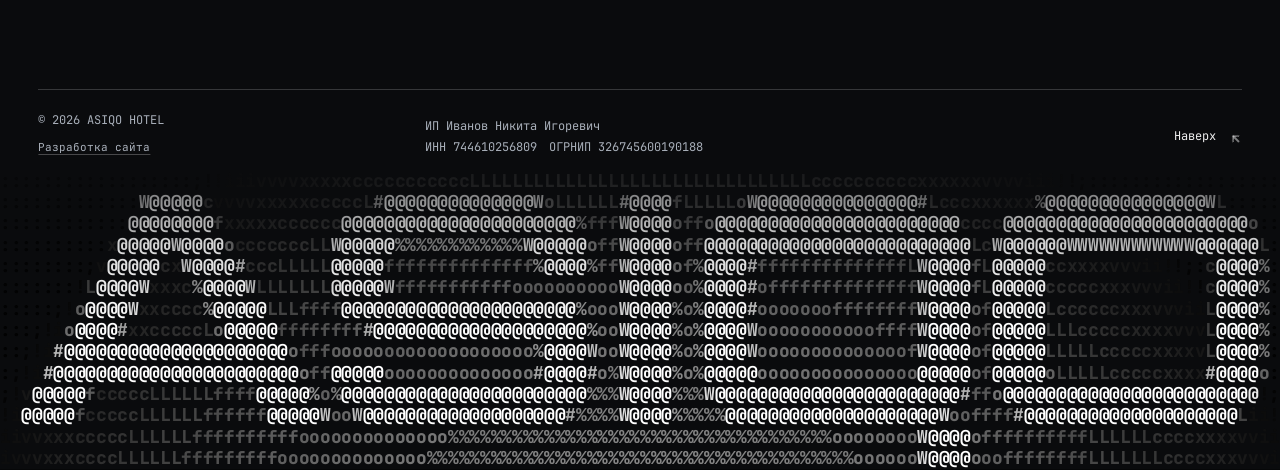
==== commit 020464ae: "Update index.html" ====
--- a/index.html
+++ b/index.html
@@ -22,7 +22,7 @@
 <meta property="og:image:alt" content="ASIQO hotel — размещение ASIC на собственных ГПЭС">
 <meta property="og:image:type" content="image/jpeg">
 <link rel="canonical" href="https://asiqohotel.ru/">
-<script type="application/ld+json">{"@context":"https://schema.org","@graph":[{"@type":"Organization","@id":"https://asiqohotel.ru/#organization","name":"ASIQO hotel","url":"https://asiqohotel.ru/","description":"Размещение ASIC-майнеров на площадке с собственной газопоршневой генерацией.","logo":{"@type":"ImageObject","url":"https://asiqohotel.ru/assets/brand/brand-icon.svg","width":256,"height":256},"image":"https://asiqohotel.ru/assets/images/og.jpg","email":"nick1tka.iv4nov@yandex.ru","telephone":"+79823067372","areaServed":{"@type":"AdministrativeArea","name":"Челябинская область"},"legalName":"Индивидуальный предприниматель Иванов Никита Игоревич","taxID":"744610256809","identifier":{"@type":"PropertyValue","propertyID":"ОГРНИП","value":"326745600190188"},"foundingDate":"2026-09-28","location":{"@type":"Place","name":"Площадка ASIQO hotel","address":{"@type":"PostalAddress","streetAddress":"улица Лазника, 52","addressLocality":"Магнитогорск","addressRegion":"Челябинская область","postalCode":"455013","addressCountry":"RU"}},"sameAs":["https://vk.ru/n0tta","https://t.me/n0ta696"]},{"@type":"WebSite","@id":"https://asiqohotel.ru/#website","url":"https://asiqohotel.ru/","name":"ASIQO hotel","inLanguage":"ru-RU","publisher":{"@id":"https://asiqohotel.ru/#organization"}},{"@type":"Service","@id":"https://asiqohotel.ru/#hosting","name":"Размещение ASIC-майнеров","serviceType":"Майнинг-отель с собственной газопоршневой генерацией","provider":{"@id":"https://asiqohotel.ru/#organization"},"url":"https://asiqohotel.ru/#services","areaServed":{"@type":"AdministrativeArea","name":"Челябинская область"}},{"@type":"WebPage","@id":"https://asiqohotel.ru/#webpage","url":"https://asiqohotel.ru/","name":"ASIQO hotel — размещение ASIC на собственных ГПЭС","inLanguage":"ru-RU","isPartOf":{"@id":"https://asiqohotel.ru/#website"},"about":{"@id":"https://asiqohotel.ru/#organization"},"mainEntity":{"@id":"https://asiqohotel.ru/#hosting"}}]}</script>
+<script type="application/ld+json">{"@context":"https://schema.org","@graph":[{"@type":"Organization","@id":"https://asiqohotel.ru/#organization","name":"ASIQO hotel","url":"https://asiqohotel.ru/","description":"Размещение ASIC-майнеров на площадке с собственной газопоршневой генерацией.","logo":{"@type":"ImageObject","url":"https://asiqohotel.ru/assets/brand/brand-icon.svg","width":256,"height":256},"image":"https://asiqohotel.ru/assets/images/og.jpg","email":"nick1tka.iv4nov@yandex.ru","telephone":"+79823067372","areaServed":{"@type":"AdministrativeArea","name":"Челябинская область"},"legalName":"Индивидуальный предприниматель Иванов Никита Игоревич","taxID":"744610256809","identifier":{"@type":"PropertyValue","propertyID":"ОГРНИП","value":"326745600190188"},"foundingDate":"2026-09-28","location":{"@type":"Place","name":"Площадка ASIQO hotel","address":{"@type":"PostalAddress","streetAddress":"улица Лазника, 52","addressLocality":"Магнитогорск","addressRegion":"Челябинская область","postalCode":"455013","addressCountry":"RU"}}},{"@type":"WebSite","@id":"https://asiqohotel.ru/#website","url":"https://asiqohotel.ru/","name":"ASIQO hotel","inLanguage":"ru-RU","publisher":{"@id":"https://asiqohotel.ru/#organization"}},{"@type":"Service","@id":"https://asiqohotel.ru/#hosting","name":"Размещение ASIC-майнеров","serviceType":"Майнинг-отель с собственной газопоршневой генерацией","provider":{"@id":"https://asiqohotel.ru/#organization"},"url":"https://asiqohotel.ru/#services","areaServed":{"@type":"AdministrativeArea","name":"Челябинская область"}},{"@type":"WebPage","@id":"https://asiqohotel.ru/#webpage","url":"https://asiqohotel.ru/","name":"ASIQO hotel — размещение ASIC на собственных ГПЭС","inLanguage":"ru-RU","isPartOf":{"@id":"https://asiqohotel.ru/#website"},"about":{"@id":"https://asiqohotel.ru/#organization"},"mainEntity":{"@id":"https://asiqohotel.ru/#hosting"}}]}</script>
 <link rel="icon" href="assets/brand/favicon.svg" type="image/svg+xml">
 <link rel="preload" href="assets/fonts/InterVariable.woff2" as="font" type="font/woff2" crossorigin>
 <link rel="preload" href="assets/fonts/ASIQOMono.woff2" as="font" type="font/woff2" crossorigin>
@@ -89,9 +89,8 @@
 <a href="#contact">Контакты <span>06</span>
 </a>
 </nav>
-<div class="menu-socials" aria-label="Социальные сети">
-<a href="https://t.me/n0ta696" target="_blank" rel="noopener noreferrer"><img src="assets/social/telegram.svg" width="22" height="22" alt=""><span>Telegram</span></a>
-<a href="https://vk.ru/n0tta" target="_blank" rel="noopener noreferrer"><img src="assets/social/vk.svg" width="22" height="22" alt=""><span>ВКонтакте</span></a>
+<div class="menu-socials" aria-label="Мессенджер">
+<a href="https://www.whatsapp.com/" target="_blank" rel="noopener noreferrer"><img src="assets/social/whatsapp.svg" width="22" height="22" alt=""><span>WhatsApp</span></a>
 </div>
 </dialog>
 <main>
@@ -417,18 +416,9 @@
 </a>
 <div class="contact-bottom">
 <div class="socials">
-<a href="https://t.me/n0ta696" target="_blank" rel="noopener noreferrer">
-<img src="assets/social/telegram.svg" width="26" height="26" alt="">
-<span>Telegram</span>
-<span aria-hidden="true">
-<svg class="arrow-icon" width="20" height="20" viewBox="0 0 24 24" fill="none">
-<path d="M6 18 18 6M6 6h12v12" stroke="currentColor" stroke-width="1.5" stroke-linecap="round" stroke-linejoin="round"/>
-</svg>
-</span>
-</a>
-<a href="https://vk.ru/n0tta" target="_blank" rel="noopener noreferrer">
-<img src="assets/social/vk.svg" width="26" height="26" alt="">
-<span>ВКонтакте</span>
+<a href="https://www.whatsapp.com/" target="_blank" rel="noopener noreferrer">
+<img src="assets/social/whatsapp.svg" width="26" height="26" alt="">
+<span>WhatsApp</span>
 <span aria-hidden="true">
 <svg class="arrow-icon" width="20" height="20" viewBox="0 0 24 24" fill="none">
 <path d="M6 18 18 6M6 6h12v12" stroke="currentColor" stroke-width="1.5" stroke-linecap="round" stroke-linejoin="round"/>
@@ -480,9 +470,8 @@
       <a class="footer-contact-link" href="tel:+79823067372">+7 (982) 306-73-72 <svg class="arrow-icon" width="18" height="18" viewBox="0 0 24 24" fill="none" aria-hidden="true"><path d="M6 18 18 6M6 6h12v12" stroke="currentColor" stroke-width="1.5" stroke-linecap="round" stroke-linejoin="round"/></svg></a>
       <a class="footer-contact-link" href="mailto:nick1tka.iv4nov@yandex.ru"><span class="footer-email-text">nick1tka.iv4nov<wbr>@yandex.ru</span> <svg class="arrow-icon" width="18" height="18" viewBox="0 0 24 24" fill="none" aria-hidden="true"><path d="M6 18 18 6M6 6h12v12" stroke="currentColor" stroke-width="1.5" stroke-linecap="round" stroke-linejoin="round"/></svg></a>
       <div class="footer-socials">
-        <a href="https://t.me/n0ta696" aria-label="Telegram" target="_blank" rel="noopener noreferrer"><img src="assets/social/telegram.svg" width="22" height="22" alt=""><span>Telegram</span></a>
-        <a href="https://vk.ru/n0tta" aria-label="ВКонтакте" target="_blank" rel="noopener noreferrer"><img src="assets/social/vk.svg" width="22" height="22" alt=""><span>ВКонтакте</span></a>
-      </div>
+        <a href="https://www.whatsapp.com/" aria-label="WhatsApp" target="_blank" rel="noopener noreferrer"><img src="assets/social/whatsapp.svg" width="22" height="22" alt=""><span>WhatsApp</span></a>
+        </div>
     </div>
   </div>
   <div class="footer-meta">
--- a/css/style.css
+++ b/css/style.css
@@ -430,6 +430,13 @@
   background: #fff;
   overflow: auto;
 }
+.mobile-menu[open] {
+  display: flex;
+  flex-direction: column;
+}
+.mobile-menu.is-pointer-open :is(a, button):focus-visible {
+  outline: none;
+}
 .mobile-menu::backdrop {
   background: #0007;
   backdrop-filter: blur(5px);
@@ -442,6 +449,7 @@
   animation: menu-backdrop-out var(--duration-quick) ease both;
 }
 .menu-head {
+  flex-shrink: 0;
   display: flex;
   align-items: center;
   justify-content: space-between;
@@ -456,6 +464,7 @@
 .menu-brand img {
   width: 160px;
   height: 32px;
+  object-fit: contain;
 }
 .menu-head button {
   display: grid;
@@ -475,6 +484,7 @@
   color: #fff;
 }
 .mobile-menu nav {
+  flex-shrink: 0;
   display: flex;
   flex-direction: column;
   margin-top: 52px;
@@ -502,6 +512,30 @@
   letter-spacing: 0;
   color: #888;
 }
+
+.menu-socials {
+  display: flex;
+  flex-wrap: wrap;
+  flex-shrink: 0;
+  gap: 12px;
+  margin-top: auto;
+  padding-top: 32px;
+}
+.menu-socials a {
+  display: inline-flex;
+  align-items: center;
+  gap: 9px;
+  min-height: 44px;
+  padding: 8px 12px;
+  border: 1px solid var(--line);
+  border-radius: 4px;
+  font-size: 14px;
+  transition: color var(--duration-fast), background var(--duration-fast);
+}
+.menu-socials a:hover { color: #fff; background: var(--red); }
+.menu-socials img { width: 22px; height: 22px; }
+.inline-link { text-decoration: underline; text-underline-offset: .18em; }
+.inline-link:hover { color: var(--red); }
 
 /* Hero */
 .hero {
